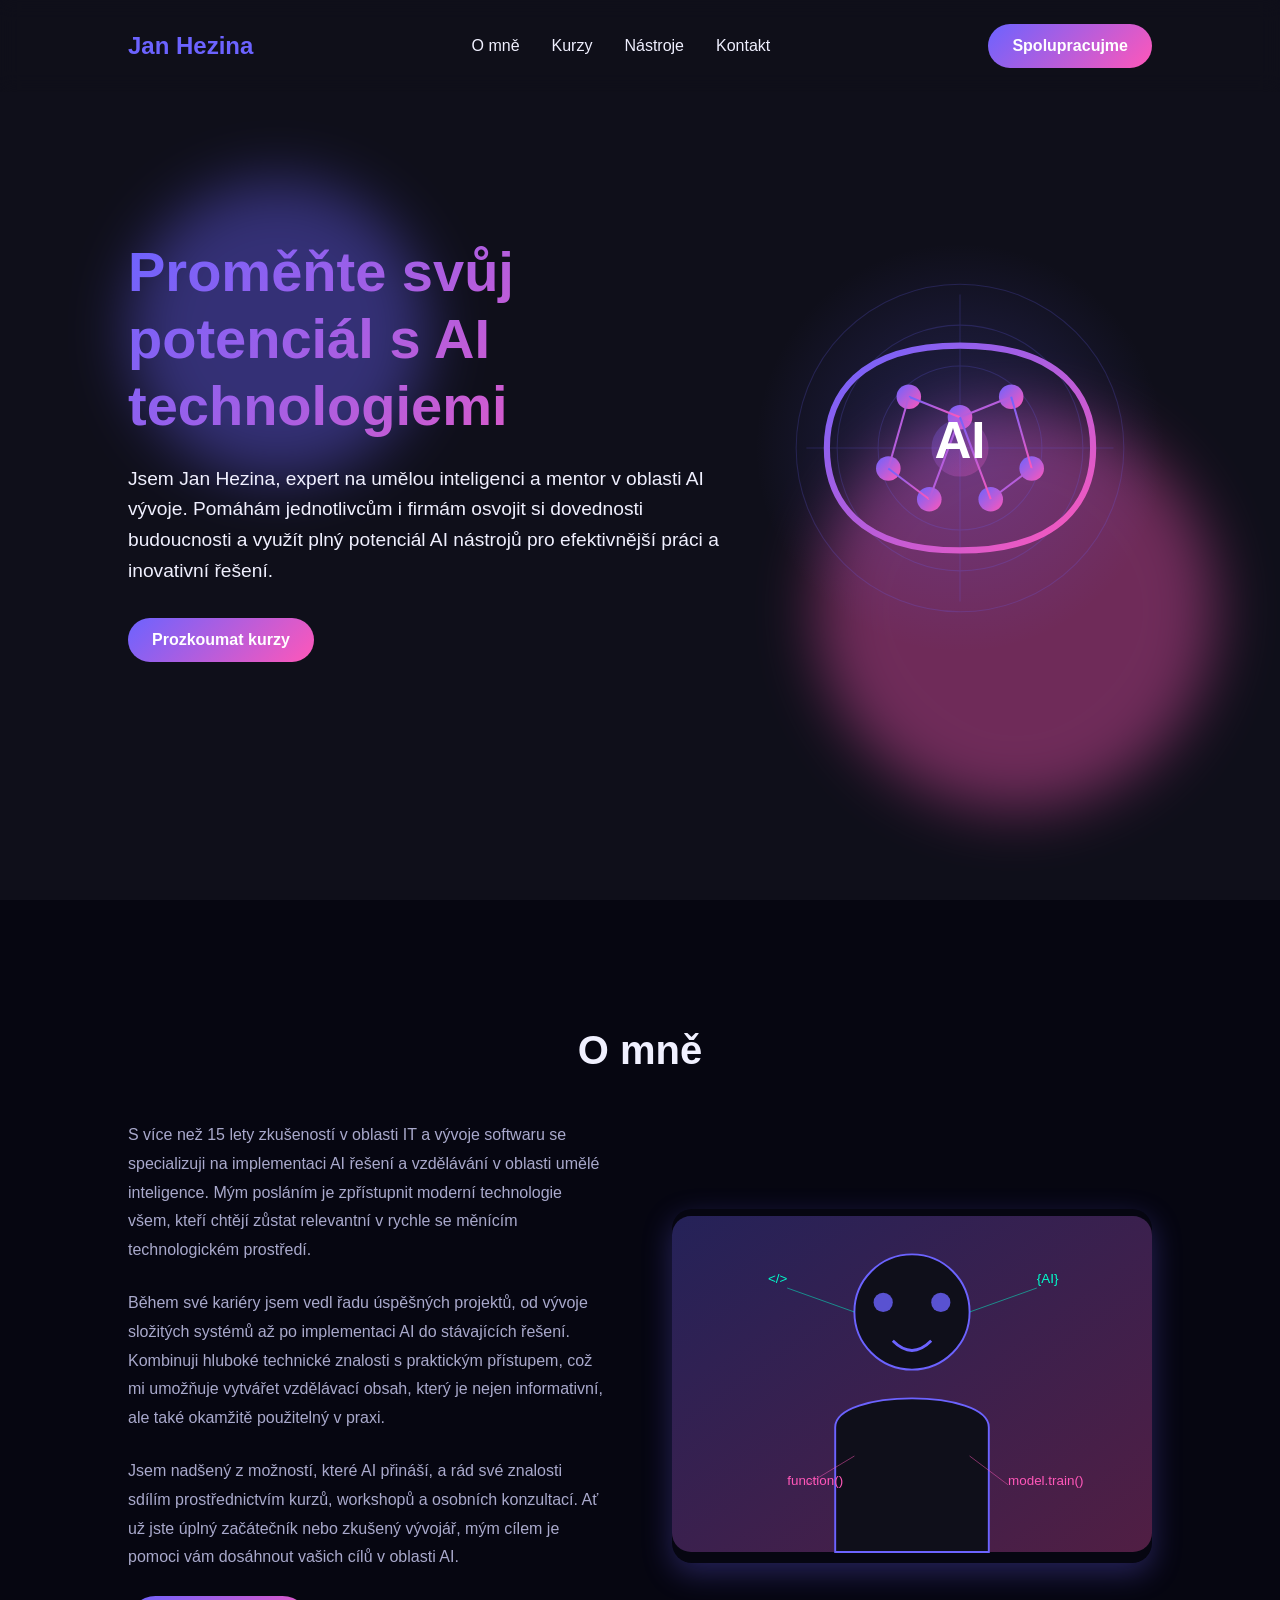
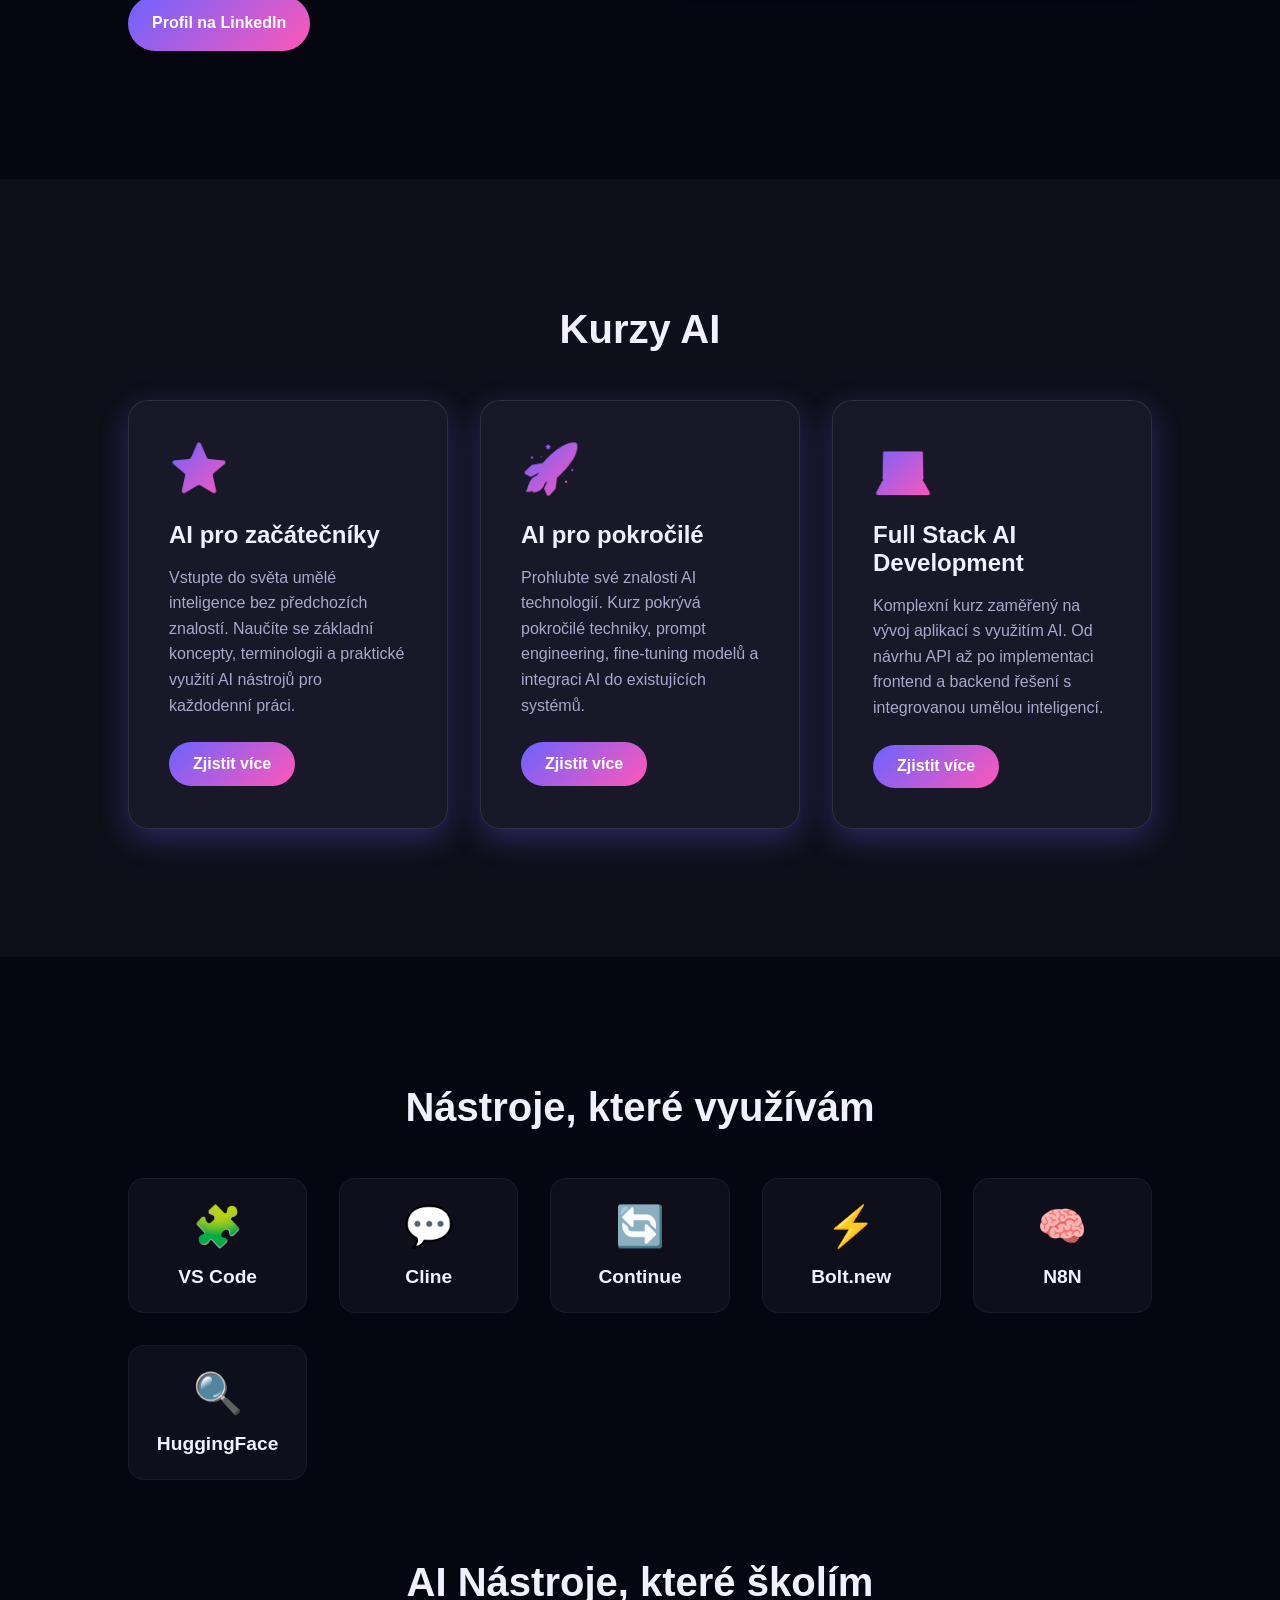
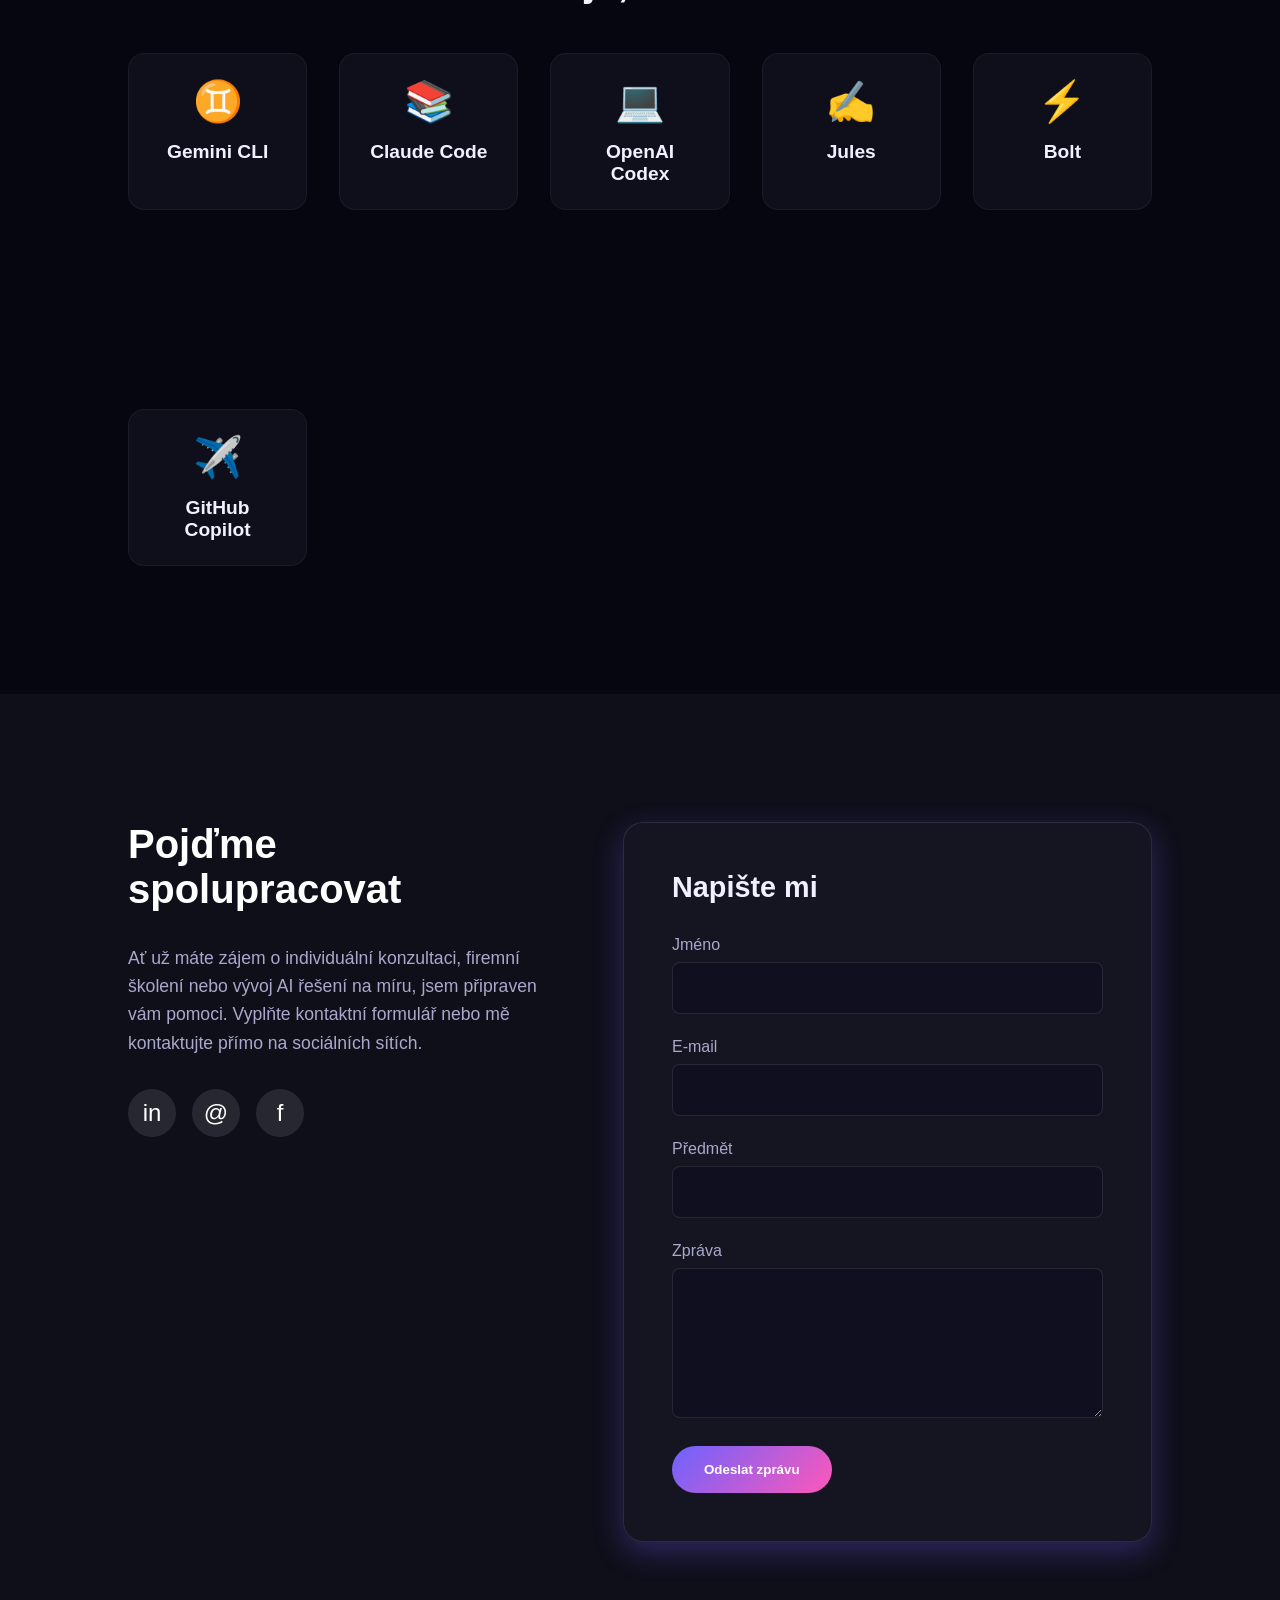
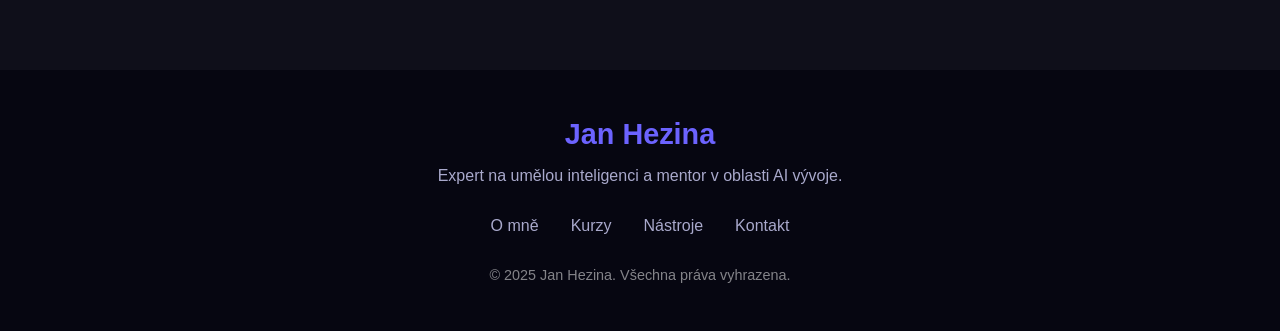
==== index.html @ 628874db "Add files via upload" ====
<!DOCTYPE html>
<html lang="cs">
<head>
    <meta charset="UTF-8">
    <meta name="viewport" content="width=device-width, initial-scale=1.0">
    <title>Jan Hezina | AI Expert & Mentor</title>
    <link rel="stylesheet" href="styles.css">
</head>
<body>
    <!-- Navigation -->
    <nav>
        <a href="#" class="logo">Jan Hezina</a>
        <div class="nav-links">
            <a href="#about">O mně</a>
            <a href="#services">Kurzy</a>
            <a href="#tools">Nástroje</a>
            <a href="#contact">Kontakt</a>
        </div>
        <a href="#contact" class="cta-button">Spolupracujme</a>
        <div class="menu-toggle">
            <span></span>
            <span></span>
            <span></span>
        </div>
    </nav>
    
    <!-- Mobile Navigation -->
    <div class="mobile-nav">
        <a href="#" class="mobile-link">Domů</a>
        <a href="#about" class="mobile-link">O mně</a>
        <a href="#services" class="mobile-link">Kurzy</a>
        <a href="#tools" class="mobile-link">Nástroje</a>
        <a href="#contact" class="mobile-link">Kontakt</a>
        <a href="#contact" class="cta-button">Spolupracujme</a>
    </div>

    <!-- Hero Section -->
    <section class="hero">
        <div class="hero-content fade-in">
            <h1>Proměňte svůj potenciál s AI technologiemi</h1>
            <p>Jsem Jan Hezina, expert na umělou inteligenci a mentor v oblasti AI vývoje. Pomáhám jednotlivcům i firmám osvojit si dovednosti budoucnosti a využít plný potenciál AI nástrojů pro efektivnější práci a inovativní řešení.</p>
            <a href="#services" class="cta-button">Prozkoumat kurzy</a>
        </div>

        <!-- AI Brain SVG -->
        <div class="ai-brain">
            <svg width="100%" height="100%" viewBox="0 0 500 500" xmlns="http://www.w3.org/2000/svg">
                <defs>
                    <linearGradient id="brainGradient" x1="0%" y1="0%" x2="100%" y2="100%">
                        <stop offset="0%" stop-color="#6C63FF" />
                        <stop offset="100%" stop-color="#FF57B9" />
                    </linearGradient>
                    <radialGradient id="glowGradient" cx="50%" cy="50%" r="50%" fx="50%" fy="50%">
                        <stop offset="0%" stop-color="#6C63FF" stop-opacity="0.8" />
                        <stop offset="100%" stop-color="#6C63FF" stop-opacity="0" />
                    </radialGradient>
                </defs>
                
                <!-- Glow effect -->
                <circle cx="250" cy="250" r="200" fill="url(#glowGradient)" opacity="0.3" />
                
                <!-- Circuit background -->
                <g opacity="0.2">
                    <path d="M100,250 L400,250" stroke="#6C63FF" stroke-width="1" />
                    <path d="M250,100 L250,400" stroke="#6C63FF" stroke-width="1" />
                    <circle cx="250" cy="250" r="120" fill="none" stroke="#6C63FF" stroke-width="1" />
                    <circle cx="250" cy="250" r="80" fill="none" stroke="#6C63FF" stroke-width="1" />
                    <circle cx="250" cy="250" r="160" fill="none" stroke="#6C63FF" stroke-width="1" />
                </g>
                
                <!-- Brain outline -->
                <path d="M250,150 C350,150 380,200 380,250 C380,300 350,350 250,350 C150,350 120,300 120,250 C120,200 150,150 250,150 Z" fill="none" stroke="url(#brainGradient)" stroke-width="6" />
                
                <!-- Brain nodes -->
                <circle cx="200" cy="200" r="12" fill="url(#brainGradient)" />
                <circle cx="300" cy="200" r="12" fill="url(#brainGradient)" />
                <circle cx="250" cy="220" r="12" fill="url(#brainGradient)" />
                <circle cx="180" cy="270" r="12" fill="url(#brainGradient)" />
                <circle cx="320" cy="270" r="12" fill="url(#brainGradient)" />
                <circle cx="220" cy="300" r="12" fill="url(#brainGradient)" />
                <circle cx="280" cy="300" r="12" fill="url(#brainGradient)" />
                
                <!-- Connections -->
                <line x1="200" y1="200" x2="250" y2="220" stroke="url(#brainGradient)" stroke-width="2" />
                <line x1="300" y1="200" x2="250" y2="220" stroke="url(#brainGradient)" stroke-width="2" />
                <line x1="200" y1="200" x2="180" y2="270" stroke="url(#brainGradient)" stroke-width="2" />
                <line x1="300" y1="200" x2="320" y2="270" stroke="url(#brainGradient)" stroke-width="2" />
                <line x1="180" y1="270" x2="220" y2="300" stroke="url(#brainGradient)" stroke-width="2" />
                <line x1="320" y1="270" x2="280" y2="300" stroke="url(#brainGradient)" stroke-width="2" />
                <line x1="250" y1="220" x2="220" y2="300" stroke="url(#brainGradient)" stroke-width="2" />
                <line x1="250" y1="220" x2="280" y2="300" stroke="url(#brainGradient)" stroke-width="2" />
                
                <!-- Pulsing node effect -->
                <circle cx="250" cy="250" r="20" fill="url(#brainGradient)" opacity="0.6">
                    <animate attributeName="r" values="20;30;20" dur="3s" repeatCount="indefinite" />
                    <animate attributeName="opacity" values="0.6;0.2;0.6" dur="3s" repeatCount="indefinite" />
                </circle>
                
                <!-- AI text -->
                <text x="250" y="260" font-family="Arial" font-size="50" font-weight="bold" text-anchor="middle" fill="white">AI</text>
            </svg>
        </div>
        
        <!-- Glow effects -->
        <div class="glow-circle primary-glow"></div>
        <div class="glow-circle secondary-glow"></div>
    </section>

    <!-- About Section -->
    <section class="about" id="about">
        <h2 class="section-title fade-in">O mně</h2>
        <div class="about-content">
            <div class="about-text fade-in">
                <p>S více než 15 lety zkušeností v oblasti IT a vývoje softwaru se specializuji na implementaci AI řešení a vzdělávání v oblasti umělé inteligence. Mým posláním je zpřístupnit moderní technologie všem, kteří chtějí zůstat relevantní v rychle se měnícím technologickém prostředí.</p>
                <p>Během své kariéry jsem vedl řadu úspěšných projektů, od vývoje složitých systémů až po implementaci AI do stávajících řešení. Kombinuji hluboké technické znalosti s praktickým přístupem, což mi umožňuje vytvářet vzdělávací obsah, který je nejen informativní, ale také okamžitě použitelný v praxi.</p>
                <p>Jsem nadšený z možností, které AI přináší, a rád své znalosti sdílím prostřednictvím kurzů, workshopů a osobních konzultací. Ať už jste úplný začátečník nebo zkušený vývojář, mým cílem je pomoci vám dosáhnout vašich cílů v oblasti AI.</p>
                <a href="https://www.linkedin.com/in/jan-hezina-a756662/" target="_blank" class="cta-button">Profil na LinkedIn</a>
            </div>
            <div class="about-image fade-in">
                <svg width="100%" height="350" viewBox="0 0 500 350" xmlns="http://www.w3.org/2000/svg">
                    <defs>
                        <linearGradient id="profileGradient" x1="0%" y1="0%" x2="100%" y2="100%">
                            <stop offset="0%" stop-color="#6C63FF" stop-opacity="0.3" />
                            <stop offset="100%" stop-color="#FF57B9" stop-opacity="0.3" />
                        </linearGradient>
                    </defs>
                    
                    <!-- Profile background -->
                    <rect x="0" y="0" width="500" height="350" rx="20" fill="url(#profileGradient)" />
                    
                    <!-- Abstract profile representation -->
                    <circle cx="250" cy="100" r="60" fill="#0F0F1A" stroke="#6C63FF" stroke-width="2" />
                    <path d="M170,220 C170,180 330,180 330,220 L330,350 L170,350 Z" fill="#0F0F1A" stroke="#6C63FF" stroke-width="2" />
                    
                    <!-- Decorative elements -->
                    <circle cx="220" cy="90" r="10" fill="#6C63FF" opacity="0.8" />
                    <circle cx="280" cy="90" r="10" fill="#6C63FF" opacity="0.8" />
                    <path d="M230,130 Q250,150 270,130" stroke="#6C63FF" stroke-width="3" fill="none" />
                    
                    <!-- Tech symbols around -->
                    <text x="100" y="70" font-family="monospace" font-size="14" fill="#00FFCC">&lt;/&gt;</text>
                    <text x="380" y="70" font-family="monospace" font-size="14" fill="#00FFCC">{AI}</text>
                    <text x="120" y="280" font-family="monospace" font-size="14" fill="#FF57B9">function()</text>
                    <text x="350" y="280" font-family="monospace" font-size="14" fill="#FF57B9">model.train()</text>
                    
                    <!-- Connecting lines -->
                    <line x1="120" y1="75" x2="190" y2="100" stroke="#00FFCC" stroke-width="1" opacity="0.5" />
                    <line x1="380" y1="75" x2="310" y2="100" stroke="#00FFCC" stroke-width="1" opacity="0.5" />
                    <line x1="140" y1="280" x2="190" y2="250" stroke="#FF57B9" stroke-width="1" opacity="0.5" />
                    <line x1="350" y1="280" x2="310" y2="250" stroke="#FF57B9" stroke-width="1" opacity="0.5" />
                </svg>
            </div>
        </div>
    </section>

    <!-- Services Section -->
    <section class="services" id="services">
        <h2 class="section-title fade-in">Kurzy AI</h2>
        <div class="cards">
            <div class="card fade-in">
                <div class="card-icon">⭐</div>
                <h3>AI pro začátečníky</h3>
                <p>Vstupte do světa umělé inteligence bez předchozích znalostí. Naučíte se základní koncepty, terminologii a praktické využití AI nástrojů pro každodenní práci.</p>
                <a href="#contact" class="cta-button">Zjistit více</a>
            </div>
            <div class="card fade-in">
                <div class="card-icon">🚀</div>
                <h3>AI pro pokročilé</h3>
                <p>Prohlubte své znalosti AI technologií. Kurz pokrývá pokročilé techniky, prompt engineering, fine-tuning modelů a integraci AI do existujících systémů.</p>
                <a href="#contact" class="cta-button">Zjistit více</a>
            </div>
            <div class="card fade-in">
                <div class="card-icon">💻</div>
                <h3>Full Stack AI Development</h3>
                <p>Komplexní kurz zaměřený na vývoj aplikací s využitím AI. Od návrhu API až po implementaci frontend a backend řešení s integrovanou umělou inteligencí.</p>
                <a href="#contact" class="cta-button">Zjistit více</a>
            </div>
        </div>
    </section>

    <!-- Tools Section -->
    <section class="tools" id="tools">
        <h2 class="section-title fade-in">Nástroje, které využívám</h2>
        <div class="tools-grid">
            <div class="tool-card fade-in">
                <div class="tool-icon">🧩</div>
                <h3>VS Code</h3>
            </div>
            <div class="tool-card fade-in">
                <div class="tool-icon">💬</div>
                <h3>Cline</h3>
            </div>
            <div class="tool-card fade-in">
                <div class="tool-icon">🔄</div>
                <h3>Continue</h3>
            </div>
            <div class="tool-card fade-in">
                <div class="tool-icon">⚡</div>
                <h3>Bolt.new</h3>
            </div>
            <div class="tool-card fade-in">
                <div class="tool-icon">🧠</div>
                <h3>N8N</h3>
            </div>
            <div class="tool-card fade-in">
                <div class="tool-icon">🔍</div>
                <h3>HuggingFace</h3>
            </div>
        </div>

        <h2 class="section-title fade-in" style="margin-top: 5rem;">AI Nástroje, které školím</h2>
        <div class="tools-grid">
            <a href="https://github.com/google-gemini/gemini-cli" target="_blank" class="tool-card fade-in">
                <div class="tool-icon">♊</div>
                <h3>Gemini CLI</h3>
            </a>
            <a href="https://github.com/anthropics/claude-code" target="_blank" class="tool-card fade-in">
                <div class="tool-icon">📚</div>
                <h3>Claude Code</h3>
            </a>
            <a href="https://github.com/openai/codex" target="_blank" class="tool-card fade-in">
                <div class="tool-icon">💻</div>
                <h3>OpenAI Codex</h3>
            </a>
            <a href="https://jules.google.com/" target="_blank" class="tool-card fade-in">
                <div class="tool-icon">✍️</div>
                <h3>Jules</h3>
            </a>
            <a href="https://bolt.new/" target="_blank" class="tool-card fade-in">
                <div class="tool-icon">⚡</div>
                <h3>Bolt</h3>
            </a>
            <a href="https://replit.com/" target="_blank" class="tool-card fade-in">
                <div class="tool-icon">🔄</div>
                <h3>Replit</h3>
            </a>
            <a href="https://code.visualstudio.com/" target="_blank" class="tool-card fade-in">
                <div class="tool-icon">🧩</div>
                <h3>VS Code</h3>
            </a>
            <a href="https://cline.bot/" target="_blank" class="tool-card fade-in">
                <div class="tool-icon">🤖</div>
                <h3>CLine</h3>
            </a>
            <a href="https://www.continue.dev/" target="_blank" class="tool-card fade-in">
                <div class="tool-icon">▶️</div>
                <h3>Continue.dev</h3>
            </a>
            <a href="https://mistral.ai/products/mistral-code" target="_blank" class="tool-card fade-in">
                <div class="tool-icon">🌬️</div>
                <h3>Mistral Code</h3>
            </a>
            <a href="https://github.com/features/copilot" target="_blank" class="tool-card fade-in">
                <div class="tool-icon">✈️</div>
                <h3>GitHub Copilot</h3>
            </a>
        </div>
    </section>

    <!-- Contact Section -->
    <section class="contact" id="contact">
        <div class="contact-content">
            <div class="contact-info fade-in">
                <h2>Pojďme spolupracovat</h2>
                <p>Ať už máte zájem o individuální konzultaci, firemní školení nebo vývoj AI řešení na míru, jsem připraven vám pomoci. Vyplňte kontaktní formulář nebo mě kontaktujte přímo na sociálních sítích.</p>
                <div class="social-links">
                    <a href="https://www.linkedin.com/in/jan-hezina-a756662/" target="_blank" class="social-link">in</a>
                    <a href="#" class="social-link">@</a>
                    <a href="#" class="social-link">f</a>
                </div>
            </div>
            <div class="contact-form fade-in">
                <h3>Napište mi</h3>
                <form id="contactForm" action="contact.php" method="POST">
                    <div class="form-group">
                        <label for="name">Jméno</label>
                        <input type="text" id="name" name="name" required>
                    </div>
                    <div class="form-group">
                        <label for="email">E-mail</label>
                        <input type="email" id="email" name="email" required>
                    </div>
                    <div class="form-group">
                        <label for="subject">Předmět</label>
                        <input type="text" id="subject" name="subject" required>
                    </div>
                    <div class="form-group">
                        <label for="message">Zpráva</label>
                        <textarea id="message" name="message" required></textarea>
                    </div>
                    <button type="submit" class="submit-btn">Odeslat zprávu</button>
                </form>
            </div>
        </div>
    </section>

    <!-- Footer -->
    <footer>
        <div class="footer-content">
            <div class="footer-logo">Jan Hezina</div>
            <p class="footer-text">Expert na umělou inteligenci a mentor v oblasti AI vývoje.</p>
            <div class="footer-links">
                <a href="#about">O mně</a>
                <a href="#services">Kurzy</a>
                <a href="#tools">Nástroje</a>
                <a href="#contact">Kontakt</a>
            </div>
            <p class="copyright">© 2025 Jan Hezina. Všechna práva vyhrazena.</p>
        </div>
    </footer>

    <script src="script.js"></script>
    <script src="chatbot-php.js"></script>
</body>
</html>
---- styles.css ----
:root {
    --primary: #6C63FF;
    --secondary: #FF57B9;
    --accent: #00FFCC;
    --light: #E6E6FF;
    --dark: #0F0F1A;
    --darker: #060611;
    --text: #F0F0FF;
    --text-muted: #A9A9CC;
    --gradient-bg: linear-gradient(135deg, var(--dark), var(--darker));
    --gradient-accent: linear-gradient(135deg, var(--primary), var(--secondary));
    --shadow: 0 10px 30px rgba(108, 99, 255, 0.3);
    --card-bg: rgba(30, 30, 50, 0.6);
}

* {
    margin: 0;
    padding: 0;
    box-sizing: border-box;
    font-family: 'Inter', -apple-system, BlinkMacSystemFont, sans-serif;
}

body {
    background-color: var(--dark);
    color: var(--text);
    overflow-x: hidden;
}

/* Navigation */
nav {
    position: fixed;
    top: 0;
    left: 0;
    width: 100%;
    padding: 1.5rem 10%;
    display: flex;
    justify-content: space-between;
    align-items: center;
    z-index: 1000;
    transition: all 0.3s ease;
    background-color: rgba(15, 15, 26, 0.8);
    backdrop-filter: blur(10px);
}

.logo {
    font-weight: 800;
    font-size: 1.5rem;
    color: var(--primary);
    text-decoration: none;
}

.nav-links {
    display: flex;
    gap: 2rem;
}

.nav-links a {
    text-decoration: none;
    color: var(--text);
    font-weight: 500;
    transition: color 0.3s ease;
}

.nav-links a:hover {
    color: var(--primary);
}

.cta-button {
    background: var(--gradient-accent);
    color: white;
    border: none;
    padding: 0.8rem 1.5rem;
    border-radius: 50px;
    font-weight: 600;
    cursor: pointer;
    transition: transform 0.3s ease, box-shadow 0.3s ease;
    text-decoration: none;
    display: inline-block;
}

.cta-button:hover {
    transform: translateY(-3px);
    box-shadow: var(--shadow);
}

/* Hero Section */
.hero {
    min-height: 100vh;
    display: flex;
    align-items: center;
    padding: 0 10%;
    position: relative;
    overflow: hidden;
    background: var(--dark);
}

.hero-content {
    max-width: 600px;
    z-index: 10;
}

.hero h1 {
    font-size: 3.5rem;
    font-weight: 800;
    margin-bottom: 1.5rem;
    line-height: 1.2;
    background: var(--gradient-accent);
    -webkit-background-clip: text;
    -webkit-text-fill-color: transparent;
    background-clip: text;
    color: transparent;
}

.hero p {
    font-size: 1.2rem;
    line-height: 1.6;
    margin-bottom: 2rem;
    color: var(--text);
}

.ai-brain {
    position: absolute;
    right: 5%;
    top: 50%;
    transform: translateY(-50%);
    width: 40%;
    z-index: 5;
}

.glow-circle {
    position: absolute;
    border-radius: 50%;
    filter: blur(30px);
    z-index: 1;
    opacity: 0.4;
}

.primary-glow {
    top: 20%;
    left: 10%;
    width: 300px;
    height: 300px;
    background: var(--primary);
}

.secondary-glow {
    bottom: 10%;
    right: 5%;
    width: 400px;
    height: 400px;
    background: var(--secondary);
}

/* About Section */
.about {
    padding: 8rem 10%;
    background-color: var(--darker);
    position: relative;
}

.section-title {
    font-size: 2.5rem;
    font-weight: 700;
    margin-bottom: 3rem;
    text-align: center;
    color: var(--text);
    position: relative;
    z-index: 10;
}

.about-content {
    display: flex;
    gap: 4rem;
    align-items: center;
    position: relative;
    z-index: 10;
}

.about-text {
    flex: 1;
    color: var(--text-muted);
    line-height: 1.8;
}

.about-text p {
    margin-bottom: 1.5rem;
}

.about-image {
    flex: 1;
    border-radius: 20px;
    overflow: hidden;
    box-shadow: var(--shadow);
}

/* Services Section */
.services {
    padding: 8rem 10%;
    background-color: var(--dark);
    position: relative;
}

.cards {
    display: grid;
    grid-template-columns: repeat(auto-fit, minmax(300px, 1fr));
    gap: 2rem;
    margin-top: 3rem;
    position: relative;
    z-index: 10;
}

.card {
    background: var(--card-bg);
    border-radius: 20px;
    padding: 2.5rem;
    box-shadow: var(--shadow);
    transition: transform 0.3s ease, box-shadow 0.3s ease;
    position: relative;
    overflow: hidden;
    z-index: 10;
    backdrop-filter: blur(10px);
    border: 1px solid rgba(255, 255, 255, 0.1);
}

.card:hover {
    transform: translateY(-10px);
    box-shadow: 0 20px 40px rgba(108, 99, 255, 0.3);
    border-color: rgba(108, 99, 255, 0.3);
}

.card-icon {
    font-size: 3rem;
    margin-bottom: 1.5rem;
    display: inline-block;
    background: var(--gradient-accent);
    -webkit-background-clip: text;
    -webkit-text-fill-color: transparent;
    background-clip: text;
    color: transparent;
}

.card h3 {
    font-size: 1.5rem;
    margin-bottom: 1rem;
    color: var(--text);
}

.card p {
    color: var(--text-muted);
    line-height: 1.6;
    margin-bottom: 1.5rem;
}

/* Tools Section */
.tools {
    padding: 8rem 10%;
    background-color: var(--darker);
    position: relative;
}

.tools-grid {
    display: grid;
    grid-template-columns: repeat(auto-fit, minmax(150px, 1fr));
    gap: 2rem;
    margin-top: 3rem;
    position: relative;
    z-index: 10;
}

.tool-card {
    background: rgba(25, 25, 40, 0.5);
    border-radius: 16px;
    padding: 1.5rem;
    text-align: center;
    transition: all 0.3s ease;
    border: 1px solid rgba(255, 255, 255, 0.05);
}

.tool-card:hover {
    transform: translateY(-5px);
    border-color: var(--primary);
    box-shadow: 0 5px 15px rgba(108, 99, 255, 0.2);
}

.tool-icon {
    font-size: 2.5rem;
    margin-bottom: 1rem;
    color: var(--primary);
}

.tool-card h3 {
    font-size: 1.2rem;
    color: var(--text);
}

.tools-grid a.tool-card {
    text-decoration: none;
}

/* Contact Section */
.contact {
    padding: 8rem 10%;
    background: var(--dark);
    color: white;
    position: relative;
    overflow: hidden;
}

.contact-content {
    display: flex;
    gap: 4rem;
    position: relative;
    z-index: 10;
}

.contact-info {
    flex: 1;
}

.contact-info h2 {
    font-size: 2.5rem;
    margin-bottom: 2rem;
    color: white;
}

.contact-info p {
    font-size: 1.1rem;
    line-height: 1.6;
    margin-bottom: 2rem;
    color: var(--text-muted);
}

.social-links {
    display: flex;
    gap: 1rem;
    margin-top: 2rem;
}

.social-link {
    width: 48px;
    height: 48px;
    border-radius: 50%;
    background: rgba(255, 255, 255, 0.1);
    display: flex;
    align-items: center;
    justify-content: center;
    color: white;
    font-size: 1.5rem;
    transition: all 0.3s ease;
    text-decoration: none;
}

.social-link:hover {
    background: white;
    color: var(--primary);
}

.contact-form {
    flex: 1;
    background: rgba(25, 25, 40, 0.6);
    padding: 3rem;
    border-radius: 20px;
    box-shadow: var(--shadow);
    backdrop-filter: blur(10px);
    border: 1px solid rgba(255, 255, 255, 0.1);
}

.contact-form h3 {
    font-size: 1.8rem;
    margin-bottom: 2rem;
    color: var(--text);
}

.form-group {
    margin-bottom: 1.5rem;
}

.form-group label {
    display: block;
    margin-bottom: 0.5rem;
    color: var(--text-muted);
}

.form-group input,
.form-group textarea {
    width: 100%;
    padding: 1rem;
    background: rgba(15, 15, 30, 0.7);
    border: 1px solid rgba(255, 255, 255, 0.1);
    border-radius: 8px;
    font-size: 1rem;
    transition: border 0.3s ease;
    color: var(--text);
}

.form-group input:focus,
.form-group textarea:focus {
    border-color: var(--primary);
    outline: none;
}

.form-group textarea {
    min-height: 150px;
    resize: vertical;
}

.submit-btn {
    background: var(--gradient-accent);
    color: white;
    border: none;
    padding: 1rem 2rem;
    border-radius: 50px;
    font-weight: 600;
    cursor: pointer;
    transition: transform 0.3s ease, box-shadow 0.3s ease;
    display: inline-block;
}

.submit-btn:hover {
    transform: translateY(-3px);
    box-shadow: var(--shadow);
}

/* Footer */
footer {
    padding: 3rem 10%;
    background-color: var(--darker);
    color: white;
    text-align: center;
    position: relative;
}

.footer-content {
    max-width: 600px;
    margin: 0 auto;
    position: relative;
    z-index: 10;
}

.footer-logo {
    font-size: 1.8rem;
    font-weight: 800;
    color: var(--primary);
    margin-bottom: 1rem;
}

.footer-text {
    color: var(--text-muted);
    margin-bottom: 2rem;
}

.footer-links {
    display: flex;
    justify-content: center;
    gap: 2rem;
    margin-bottom: 2rem;
}

.footer-links a {
    color: var(--text-muted);
    text-decoration: none;
    transition: color 0.3s ease;
}

.footer-links a:hover {
    color: white;
}

.copyright {
    font-size: 0.9rem;
    color: rgba(255, 255, 255, 0.5);
}

/* Animation classes */
.fade-in {
    opacity: 0;
    transform: translateY(20px);
    transition: opacity 0.6s ease, transform 0.6s ease;
}

.fade-in.visible {
    opacity: 1;
    transform: translateY(0);
}

/* Hamburger menu */
.menu-toggle {
    display: none;
    flex-direction: column;
    justify-content: space-between;
    width: 30px;
    height: 21px;
    cursor: pointer;
    z-index: 1001;
}

.menu-toggle span {
    display: block;
    height: 3px;
    width: 100%;
    background-color: var(--text);
    border-radius: 3px;
    transition: all 0.3s ease;
}

.menu-toggle.active span:first-child {
    transform: translateY(9px) rotate(45deg);
}

.menu-toggle.active span:nth-child(2) {
    opacity: 0;
}

.menu-toggle.active span:last-child {
    transform: translateY(-9px) rotate(-45deg);
}

.mobile-nav {
    position: fixed;
    top: 0;
    left: 0;
    width: 100%;
    height: 100%;
    background: var(--dark);
    display: flex;
    flex-direction: column;
    align-items: center;
    justify-content: center;
    z-index: 1000;
    transform: translateY(-100%);
    transition: transform 0.4s ease;
}

.mobile-nav.active {
    transform: translateY(0);
}

.mobile-nav a {
    color: var(--text);
    text-decoration: none;
    font-size: 1.5rem;
    margin: 1rem 0;
    transition: color 0.3s ease;
}

.mobile-nav a:hover {
    color: var(--primary);
}

/* Responsive */
@media (max-width: 1024px) {
    .hero h1 {
        font-size: 3rem;
    }

    .ai-brain {
        width: 40%;
    }

    .about-content {
        flex-direction: column;
    }

    .contact-content {
        flex-direction: column;
    }
}

@media (max-width: 768px) {
    nav {
        padding: 1.5rem 5%;
    }

    .nav-links {
        display: none;
    }

    .menu-toggle {
        display: flex;
    }

    .hero {
        padding: 0 5%;
        flex-direction: column;
        justify-content: center;
        text-align: center;
    }

    .hero-content {
        max-width: 100%;
        margin-top: 5rem;
    }

    .ai-brain {
        position: relative;
        width: 80%;
        margin-top: 3rem;
        transform: none;
        top: 0;
    }

    .about, .services, .tools, .contact {
        padding: 6rem 5%;
    }

    .cards {
        grid-template-columns: 1fr;
    }

    .tools-grid {
        grid-template-columns: repeat(2, 1fr);
    }
}

@media (max-width: 480px) {
    .hero h1 {
        font-size: 2.5rem;
    }
    
    .section-title {
        font-size: 2rem;
    }
    
    .tools-grid {
        grid-template-columns: 1fr;
    }
    
    .social-links {
        justify-content: center;
    }
}
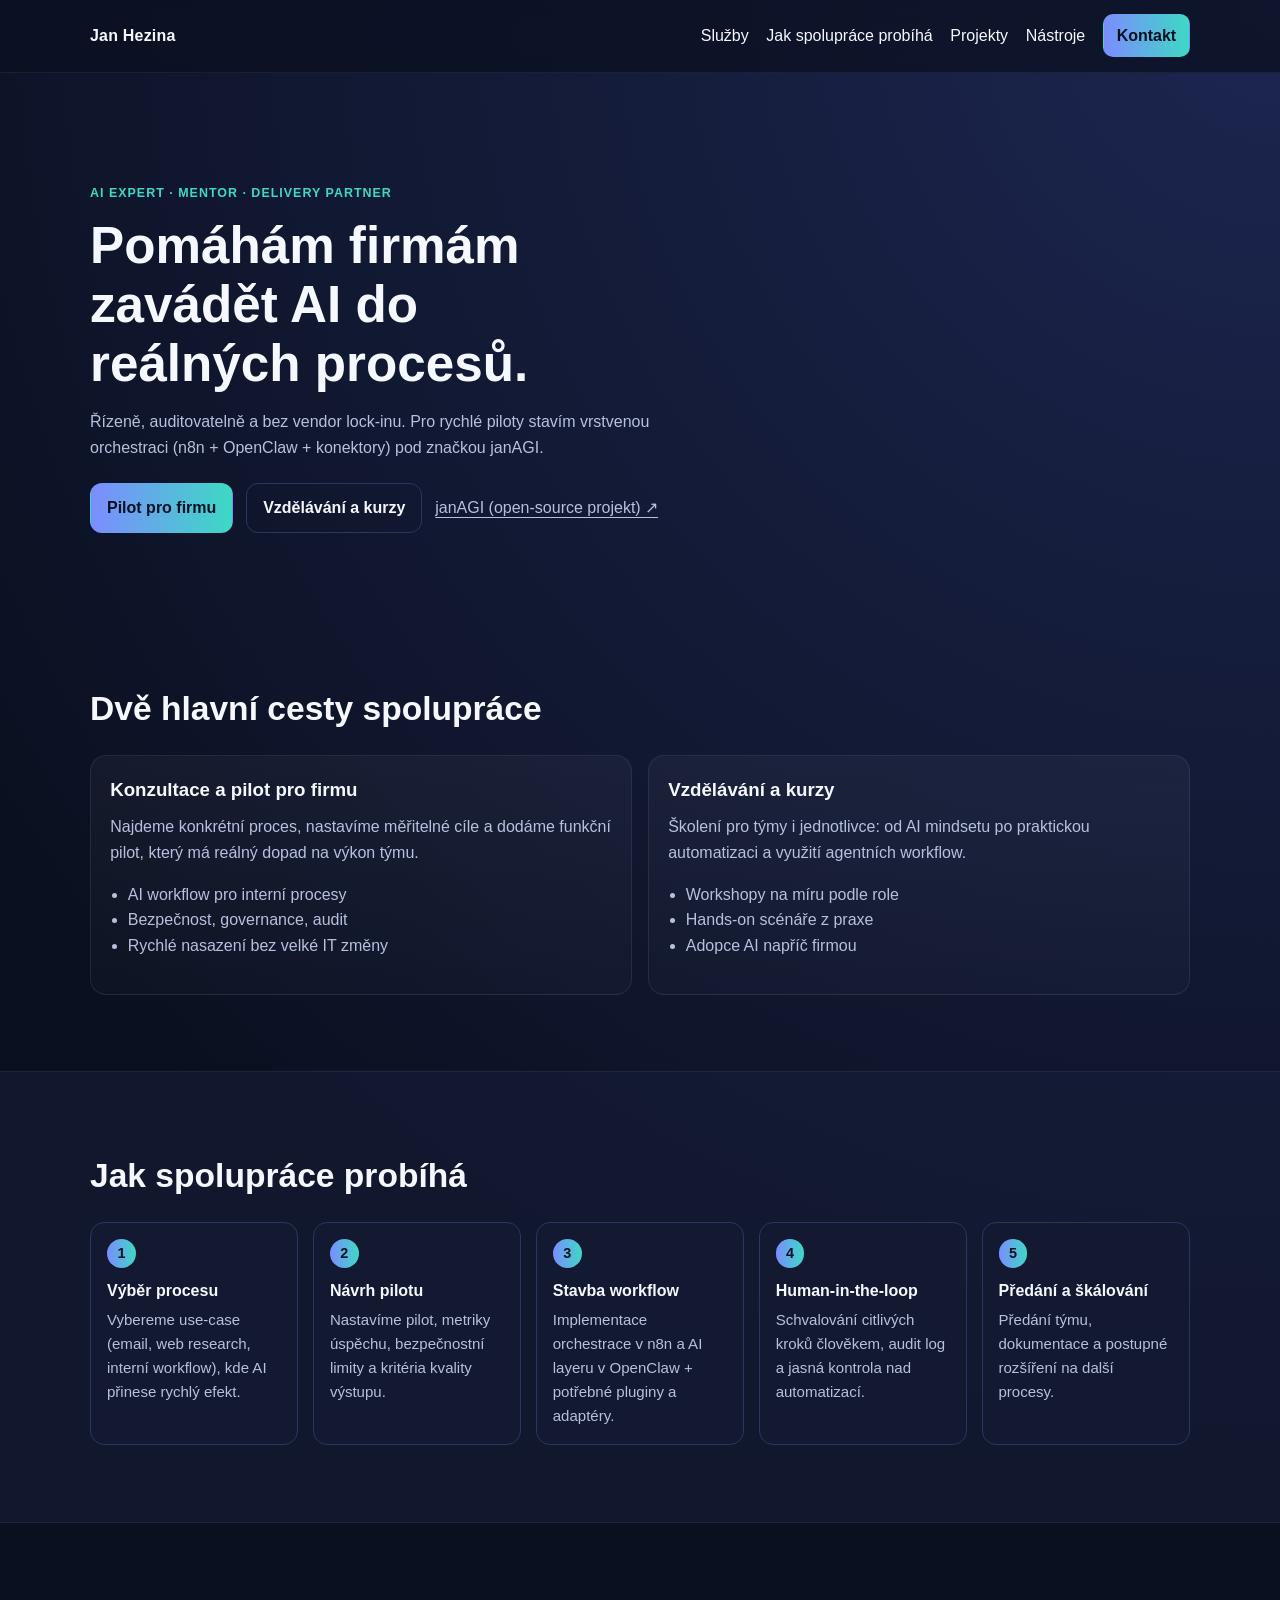
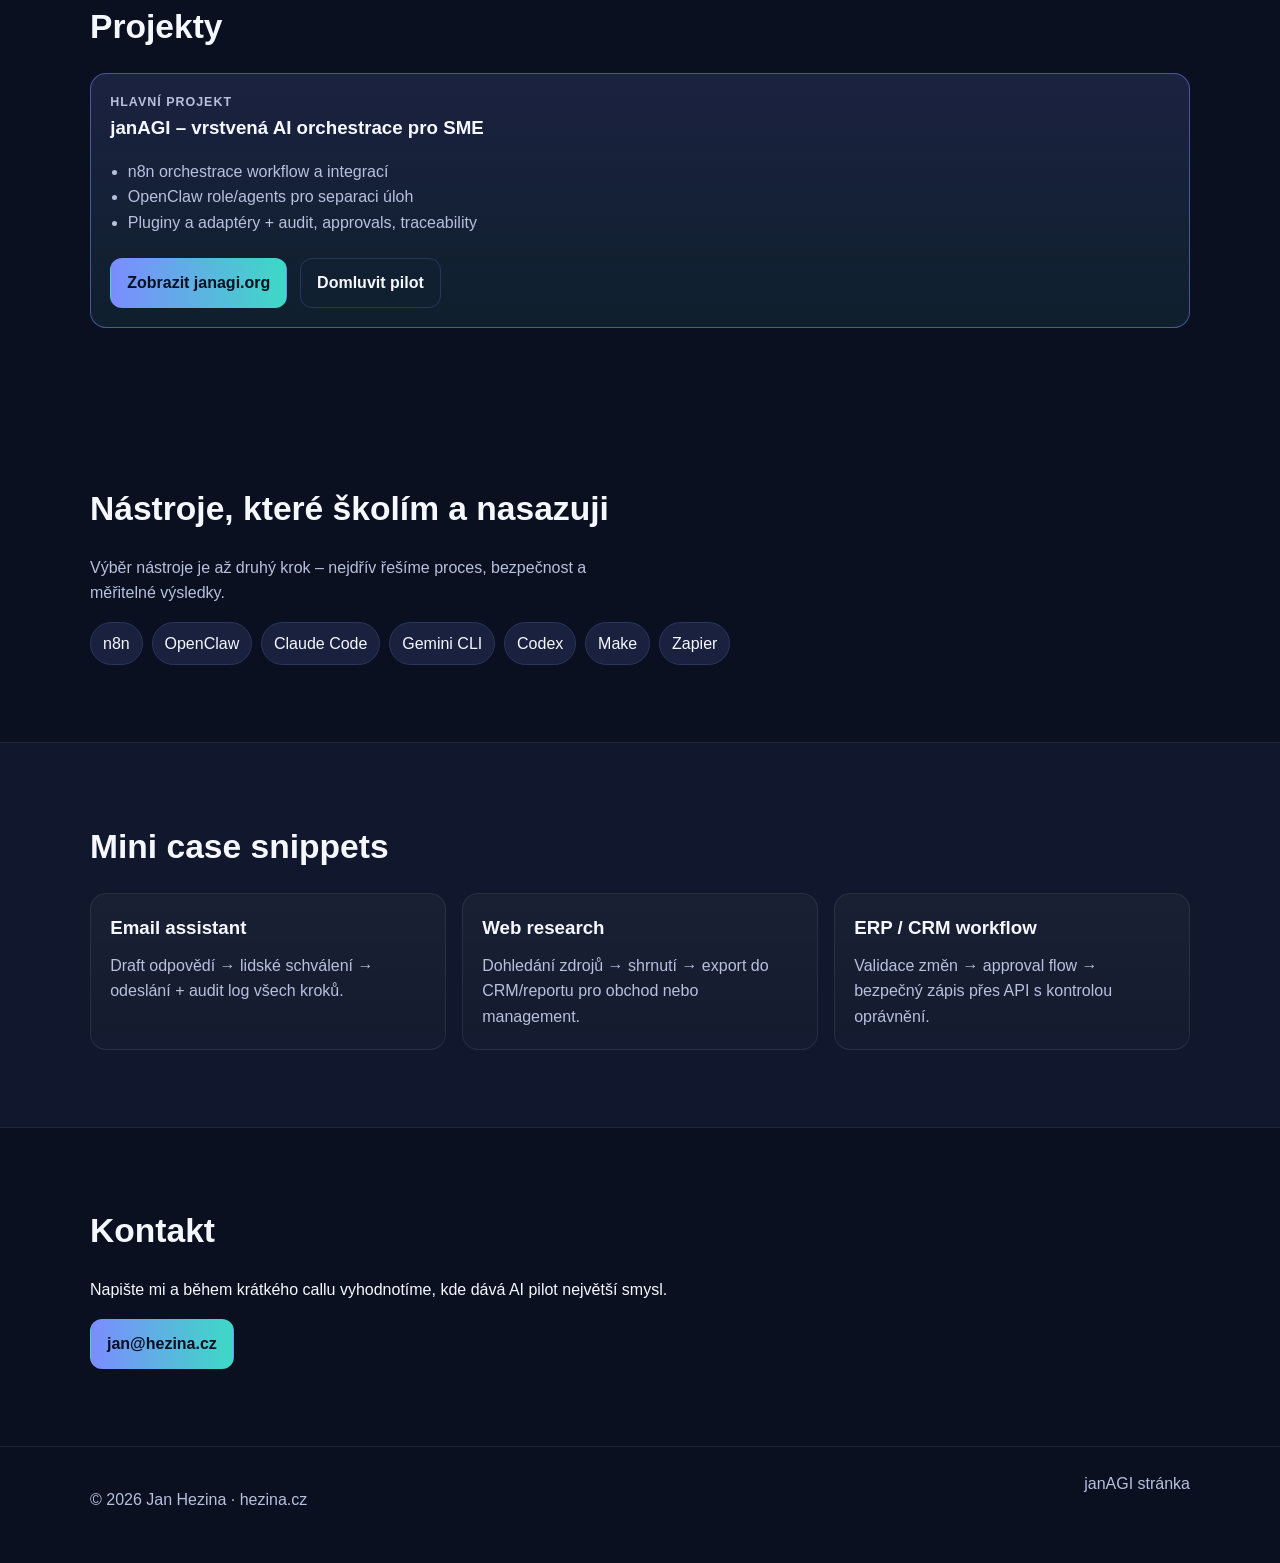
==== commit 7d8f2360: "Redesign site into clean static landing and janagi redirect" ====
--- a/index.html
+++ b/index.html
@@ -1,315 +1,126 @@
 <!DOCTYPE html>
 <html lang="cs">
 <head>
-    <meta charset="UTF-8">
-    <meta name="viewport" content="width=device-width, initial-scale=1.0">
-    <title>Jan Hezina | AI Expert & Mentor</title>
-    <link rel="stylesheet" href="styles.css">
+  <meta charset="UTF-8">
+  <meta name="viewport" content="width=device-width, initial-scale=1.0">
+  <meta name="description" content="Jan Hezina – AI konzultace, piloty pro firmy, kurzy a projekt janAGI.">
+  <title>Jan Hezina | AI konzultace, piloty a kurzy</title>
+  <link rel="stylesheet" href="styles.css">
 </head>
 <body>
-    <!-- Navigation -->
-    <nav>
-        <a href="#" class="logo">Jan Hezina</a>
-        <div class="nav-links">
-            <a href="#about">O mně</a>
-            <a href="#services">Kurzy</a>
-            <a href="#tools">Nástroje</a>
-            <a href="#contact">Kontakt</a>
-        </div>
-        <a href="#contact" class="cta-button">Spolupracujme</a>
-        <div class="menu-toggle">
-            <span></span>
-            <span></span>
-            <span></span>
-        </div>
+  <header class="site-header">
+    <nav class="nav container">
+      <a href="#" class="brand">Jan Hezina</a>
+      <button class="menu-toggle" aria-label="Otevřít menu" aria-expanded="false">☰</button>
+      <div class="nav-links" id="navLinks">
+        <a href="#sluzby">Služby</a>
+        <a href="#spoluprace">Jak spolupráce probíhá</a>
+        <a href="#projekty">Projekty</a>
+        <a href="#nastroje">Nástroje</a>
+        <a href="#kontakt" class="btn btn-small">Kontakt</a>
+      </div>
     </nav>
-    
-    <!-- Mobile Navigation -->
-    <div class="mobile-nav">
-        <a href="#" class="mobile-link">Domů</a>
-        <a href="#about" class="mobile-link">O mně</a>
-        <a href="#services" class="mobile-link">Kurzy</a>
-        <a href="#tools" class="mobile-link">Nástroje</a>
-        <a href="#contact" class="mobile-link">Kontakt</a>
-        <a href="#contact" class="cta-button">Spolupracujme</a>
-    </div>
+  </header>
 
-    <!-- Hero Section -->
-    <section class="hero">
-        <div class="hero-content fade-in">
-            <h1>Proměňte svůj potenciál s AI technologiemi</h1>
-            <p>Jsem Jan Hezina, expert na umělou inteligenci a mentor v oblasti AI vývoje. Pomáhám jednotlivcům i firmám osvojit si dovednosti budoucnosti a využít plný potenciál AI nástrojů pro efektivnější práci a inovativní řešení.</p>
-            <a href="#services" class="cta-button">Prozkoumat kurzy</a>
-        </div>
-
-        <!-- AI Brain SVG -->
-        <div class="ai-brain">
-            <svg width="100%" height="100%" viewBox="0 0 500 500" xmlns="http://www.w3.org/2000/svg">
-                <defs>
-                    <linearGradient id="brainGradient" x1="0%" y1="0%" x2="100%" y2="100%">
-                        <stop offset="0%" stop-color="#6C63FF" />
-                        <stop offset="100%" stop-color="#FF57B9" />
-                    </linearGradient>
-                    <radialGradient id="glowGradient" cx="50%" cy="50%" r="50%" fx="50%" fy="50%">
-                        <stop offset="0%" stop-color="#6C63FF" stop-opacity="0.8" />
-                        <stop offset="100%" stop-color="#6C63FF" stop-opacity="0" />
-                    </radialGradient>
-                </defs>
-                
-                <!-- Glow effect -->
-                <circle cx="250" cy="250" r="200" fill="url(#glowGradient)" opacity="0.3" />
-                
-                <!-- Circuit background -->
-                <g opacity="0.2">
-                    <path d="M100,250 L400,250" stroke="#6C63FF" stroke-width="1" />
-                    <path d="M250,100 L250,400" stroke="#6C63FF" stroke-width="1" />
-                    <circle cx="250" cy="250" r="120" fill="none" stroke="#6C63FF" stroke-width="1" />
-                    <circle cx="250" cy="250" r="80" fill="none" stroke="#6C63FF" stroke-width="1" />
-                    <circle cx="250" cy="250" r="160" fill="none" stroke="#6C63FF" stroke-width="1" />
-                </g>
-                
-                <!-- Brain outline -->
-                <path d="M250,150 C350,150 380,200 380,250 C380,300 350,350 250,350 C150,350 120,300 120,250 C120,200 150,150 250,150 Z" fill="none" stroke="url(#brainGradient)" stroke-width="6" />
-                
-                <!-- Brain nodes -->
-                <circle cx="200" cy="200" r="12" fill="url(#brainGradient)" />
-                <circle cx="300" cy="200" r="12" fill="url(#brainGradient)" />
-                <circle cx="250" cy="220" r="12" fill="url(#brainGradient)" />
-                <circle cx="180" cy="270" r="12" fill="url(#brainGradient)" />
-                <circle cx="320" cy="270" r="12" fill="url(#brainGradient)" />
-                <circle cx="220" cy="300" r="12" fill="url(#brainGradient)" />
-                <circle cx="280" cy="300" r="12" fill="url(#brainGradient)" />
-                
-                <!-- Connections -->
-                <line x1="200" y1="200" x2="250" y2="220" stroke="url(#brainGradient)" stroke-width="2" />
-                <line x1="300" y1="200" x2="250" y2="220" stroke="url(#brainGradient)" stroke-width="2" />
-                <line x1="200" y1="200" x2="180" y2="270" stroke="url(#brainGradient)" stroke-width="2" />
-                <line x1="300" y1="200" x2="320" y2="270" stroke="url(#brainGradient)" stroke-width="2" />
-                <line x1="180" y1="270" x2="220" y2="300" stroke="url(#brainGradient)" stroke-width="2" />
-                <line x1="320" y1="270" x2="280" y2="300" stroke="url(#brainGradient)" stroke-width="2" />
-                <line x1="250" y1="220" x2="220" y2="300" stroke="url(#brainGradient)" stroke-width="2" />
-                <line x1="250" y1="220" x2="280" y2="300" stroke="url(#brainGradient)" stroke-width="2" />
-                
-                <!-- Pulsing node effect -->
-                <circle cx="250" cy="250" r="20" fill="url(#brainGradient)" opacity="0.6">
-                    <animate attributeName="r" values="20;30;20" dur="3s" repeatCount="indefinite" />
-                    <animate attributeName="opacity" values="0.6;0.2;0.6" dur="3s" repeatCount="indefinite" />
-                </circle>
-                
-                <!-- AI text -->
-                <text x="250" y="260" font-family="Arial" font-size="50" font-weight="bold" text-anchor="middle" fill="white">AI</text>
-            </svg>
-        </div>
-        
-        <!-- Glow effects -->
-        <div class="glow-circle primary-glow"></div>
-        <div class="glow-circle secondary-glow"></div>
+  <main>
+    <section class="hero container" id="hero">
+      <p class="eyebrow">AI expert · mentor · delivery partner</p>
+      <h1>Pomáhám firmám zavádět AI do reálných procesů.</h1>
+      <p class="lead">Řízeně, auditovatelně a bez vendor lock-inu. Pro rychlé piloty stavím vrstvenou orchestraci (n8n + OpenClaw + konektory) pod značkou janAGI.</p>
+      <div class="hero-ctas">
+        <a class="btn" href="#kontakt">Pilot pro firmu</a>
+        <a class="btn btn-secondary" href="#sluzby">Vzdělávání a kurzy</a>
+        <a class="link-cta" href="https://janagi.org" target="_blank" rel="noopener">janAGI (open-source projekt) ↗</a>
+      </div>
     </section>
 
-    <!-- About Section -->
-    <section class="about" id="about">
-        <h2 class="section-title fade-in">O mně</h2>
-        <div class="about-content">
-            <div class="about-text fade-in">
-                <p>S více než 15 lety zkušeností v oblasti IT a vývoje softwaru se specializuji na implementaci AI řešení a vzdělávání v oblasti umělé inteligence. Mým posláním je zpřístupnit moderní technologie všem, kteří chtějí zůstat relevantní v rychle se měnícím technologickém prostředí.</p>
-                <p>Během své kariéry jsem vedl řadu úspěšných projektů, od vývoje složitých systémů až po implementaci AI do stávajících řešení. Kombinuji hluboké technické znalosti s praktickým přístupem, což mi umožňuje vytvářet vzdělávací obsah, který je nejen informativní, ale také okamžitě použitelný v praxi.</p>
-                <p>Jsem nadšený z možností, které AI přináší, a rád své znalosti sdílím prostřednictvím kurzů, workshopů a osobních konzultací. Ať už jste úplný začátečník nebo zkušený vývojář, mým cílem je pomoci vám dosáhnout vašich cílů v oblasti AI.</p>
-                <a href="https://www.linkedin.com/in/jan-hezina-a756662/" target="_blank" class="cta-button">Profil na LinkedIn</a>
-            </div>
-            <div class="about-image fade-in">
-                <svg width="100%" height="350" viewBox="0 0 500 350" xmlns="http://www.w3.org/2000/svg">
-                    <defs>
-                        <linearGradient id="profileGradient" x1="0%" y1="0%" x2="100%" y2="100%">
-                            <stop offset="0%" stop-color="#6C63FF" stop-opacity="0.3" />
-                            <stop offset="100%" stop-color="#FF57B9" stop-opacity="0.3" />
-                        </linearGradient>
-                    </defs>
-                    
-                    <!-- Profile background -->
-                    <rect x="0" y="0" width="500" height="350" rx="20" fill="url(#profileGradient)" />
-                    
-                    <!-- Abstract profile representation -->
-                    <circle cx="250" cy="100" r="60" fill="#0F0F1A" stroke="#6C63FF" stroke-width="2" />
-                    <path d="M170,220 C170,180 330,180 330,220 L330,350 L170,350 Z" fill="#0F0F1A" stroke="#6C63FF" stroke-width="2" />
-                    
-                    <!-- Decorative elements -->
-                    <circle cx="220" cy="90" r="10" fill="#6C63FF" opacity="0.8" />
-                    <circle cx="280" cy="90" r="10" fill="#6C63FF" opacity="0.8" />
-                    <path d="M230,130 Q250,150 270,130" stroke="#6C63FF" stroke-width="3" fill="none" />
-                    
-                    <!-- Tech symbols around -->
-                    <text x="100" y="70" font-family="monospace" font-size="14" fill="#00FFCC">&lt;/&gt;</text>
-                    <text x="380" y="70" font-family="monospace" font-size="14" fill="#00FFCC">{AI}</text>
-                    <text x="120" y="280" font-family="monospace" font-size="14" fill="#FF57B9">function()</text>
-                    <text x="350" y="280" font-family="monospace" font-size="14" fill="#FF57B9">model.train()</text>
-                    
-                    <!-- Connecting lines -->
-                    <line x1="120" y1="75" x2="190" y2="100" stroke="#00FFCC" stroke-width="1" opacity="0.5" />
-                    <line x1="380" y1="75" x2="310" y2="100" stroke="#00FFCC" stroke-width="1" opacity="0.5" />
-                    <line x1="140" y1="280" x2="190" y2="250" stroke="#FF57B9" stroke-width="1" opacity="0.5" />
-                    <line x1="350" y1="280" x2="310" y2="250" stroke="#FF57B9" stroke-width="1" opacity="0.5" />
-                </svg>
-            </div>
-        </div>
+    <section class="section container" id="sluzby">
+      <h2>Dvě hlavní cesty spolupráce</h2>
+      <div class="grid two">
+        <article class="card">
+          <h3>Konzultace a pilot pro firmu</h3>
+          <p>Najdeme konkrétní proces, nastavíme měřitelné cíle a dodáme funkční pilot, který má reálný dopad na výkon týmu.</p>
+          <ul>
+            <li>AI workflow pro interní procesy</li>
+            <li>Bezpečnost, governance, audit</li>
+            <li>Rychlé nasazení bez velké IT změny</li>
+          </ul>
+        </article>
+        <article class="card">
+          <h3>Vzdělávání a kurzy</h3>
+          <p>Školení pro týmy i jednotlivce: od AI mindsetu po praktickou automatizaci a využití agentních workflow.</p>
+          <ul>
+            <li>Workshopy na míru podle role</li>
+            <li>Hands-on scénáře z praxe</li>
+            <li>Adopce AI napříč firmou</li>
+          </ul>
+        </article>
+      </div>
     </section>
 
-    <!-- Services Section -->
-    <section class="services" id="services">
-        <h2 class="section-title fade-in">Kurzy AI</h2>
-        <div class="cards">
-            <div class="card fade-in">
-                <div class="card-icon">⭐</div>
-                <h3>AI pro začátečníky</h3>
-                <p>Vstupte do světa umělé inteligence bez předchozích znalostí. Naučíte se základní koncepty, terminologii a praktické využití AI nástrojů pro každodenní práci.</p>
-                <a href="#contact" class="cta-button">Zjistit více</a>
-            </div>
-            <div class="card fade-in">
-                <div class="card-icon">🚀</div>
-                <h3>AI pro pokročilé</h3>
-                <p>Prohlubte své znalosti AI technologií. Kurz pokrývá pokročilé techniky, prompt engineering, fine-tuning modelů a integraci AI do existujících systémů.</p>
-                <a href="#contact" class="cta-button">Zjistit více</a>
-            </div>
-            <div class="card fade-in">
-                <div class="card-icon">💻</div>
-                <h3>Full Stack AI Development</h3>
-                <p>Komplexní kurz zaměřený na vývoj aplikací s využitím AI. Od návrhu API až po implementaci frontend a backend řešení s integrovanou umělou inteligencí.</p>
-                <a href="#contact" class="cta-button">Zjistit více</a>
-            </div>
+    <section class="section section-muted" id="spoluprace">
+      <div class="container">
+        <h2>Jak spolupráce probíhá</h2>
+        <div class="steps">
+          <article><span>1</span><h3>Výběr procesu</h3><p>Vybereme use-case (email, web research, interní workflow), kde AI přinese rychlý efekt.</p></article>
+          <article><span>2</span><h3>Návrh pilotu</h3><p>Nastavíme pilot, metriky úspěchu, bezpečnostní limity a kritéria kvality výstupu.</p></article>
+          <article><span>3</span><h3>Stavba workflow</h3><p>Implementace orchestrace v n8n a AI layeru v OpenClaw + potřebné pluginy a adaptéry.</p></article>
+          <article><span>4</span><h3>Human-in-the-loop</h3><p>Schvalování citlivých kroků člověkem, audit log a jasná kontrola nad automatizací.</p></article>
+          <article><span>5</span><h3>Předání a škálování</h3><p>Předání týmu, dokumentace a postupné rozšíření na další procesy.</p></article>
         </div>
+      </div>
     </section>
 
-    <!-- Tools Section -->
-    <section class="tools" id="tools">
-        <h2 class="section-title fade-in">Nástroje, které využívám</h2>
-        <div class="tools-grid">
-            <div class="tool-card fade-in">
-                <div class="tool-icon">🧩</div>
-                <h3>VS Code</h3>
-            </div>
-            <div class="tool-card fade-in">
-                <div class="tool-icon">💬</div>
-                <h3>Cline</h3>
-            </div>
-            <div class="tool-card fade-in">
-                <div class="tool-icon">🔄</div>
-                <h3>Continue</h3>
-            </div>
-            <div class="tool-card fade-in">
-                <div class="tool-icon">⚡</div>
-                <h3>Bolt.new</h3>
-            </div>
-            <div class="tool-card fade-in">
-                <div class="tool-icon">🧠</div>
-                <h3>N8N</h3>
-            </div>
-            <div class="tool-card fade-in">
-                <div class="tool-icon">🔍</div>
-                <h3>HuggingFace</h3>
-            </div>
+    <section class="section container" id="projekty">
+      <h2>Projekty</h2>
+      <article class="card card-featured">
+        <p class="eyebrow">Hlavní projekt</p>
+        <h3>janAGI – vrstvená AI orchestrace pro SME</h3>
+        <ul>
+          <li>n8n orchestrace workflow a integrací</li>
+          <li>OpenClaw role/agents pro separaci úloh</li>
+          <li>Pluginy a adaptéry + audit, approvals, traceability</li>
+        </ul>
+        <div class="hero-ctas">
+          <a class="btn" href="https://janagi.org" target="_blank" rel="noopener">Zobrazit janagi.org</a>
+          <a class="btn btn-secondary" href="#kontakt">Domluvit pilot</a>
         </div>
-
-        <h2 class="section-title fade-in" style="margin-top: 5rem;">AI Nástroje, které školím</h2>
-        <div class="tools-grid">
-            <a href="https://github.com/google-gemini/gemini-cli" target="_blank" class="tool-card fade-in">
-                <div class="tool-icon">♊</div>
-                <h3>Gemini CLI</h3>
-            </a>
-            <a href="https://github.com/anthropics/claude-code" target="_blank" class="tool-card fade-in">
-                <div class="tool-icon">📚</div>
-                <h3>Claude Code</h3>
-            </a>
-            <a href="https://github.com/openai/codex" target="_blank" class="tool-card fade-in">
-                <div class="tool-icon">💻</div>
-                <h3>OpenAI Codex</h3>
-            </a>
-            <a href="https://jules.google.com/" target="_blank" class="tool-card fade-in">
-                <div class="tool-icon">✍️</div>
-                <h3>Jules</h3>
-            </a>
-            <a href="https://bolt.new/" target="_blank" class="tool-card fade-in">
-                <div class="tool-icon">⚡</div>
-                <h3>Bolt</h3>
-            </a>
-            <a href="https://replit.com/" target="_blank" class="tool-card fade-in">
-                <div class="tool-icon">🔄</div>
-                <h3>Replit</h3>
-            </a>
-            <a href="https://code.visualstudio.com/" target="_blank" class="tool-card fade-in">
-                <div class="tool-icon">🧩</div>
-                <h3>VS Code</h3>
-            </a>
-            <a href="https://cline.bot/" target="_blank" class="tool-card fade-in">
-                <div class="tool-icon">🤖</div>
-                <h3>CLine</h3>
-            </a>
-            <a href="https://www.continue.dev/" target="_blank" class="tool-card fade-in">
-                <div class="tool-icon">▶️</div>
-                <h3>Continue.dev</h3>
-            </a>
-            <a href="https://mistral.ai/products/mistral-code" target="_blank" class="tool-card fade-in">
-                <div class="tool-icon">🌬️</div>
-                <h3>Mistral Code</h3>
-            </a>
-            <a href="https://github.com/features/copilot" target="_blank" class="tool-card fade-in">
-                <div class="tool-icon">✈️</div>
-                <h3>GitHub Copilot</h3>
-            </a>
-        </div>
+      </article>
     </section>
 
-    <!-- Contact Section -->
-    <section class="contact" id="contact">
-        <div class="contact-content">
-            <div class="contact-info fade-in">
-                <h2>Pojďme spolupracovat</h2>
-                <p>Ať už máte zájem o individuální konzultaci, firemní školení nebo vývoj AI řešení na míru, jsem připraven vám pomoci. Vyplňte kontaktní formulář nebo mě kontaktujte přímo na sociálních sítích.</p>
-                <div class="social-links">
-                    <a href="https://www.linkedin.com/in/jan-hezina-a756662/" target="_blank" class="social-link">in</a>
-                    <a href="#" class="social-link">@</a>
-                    <a href="#" class="social-link">f</a>
-                </div>
-            </div>
-            <div class="contact-form fade-in">
-                <h3>Napište mi</h3>
-                <form id="contactForm" action="contact.php" method="POST">
-                    <div class="form-group">
-                        <label for="name">Jméno</label>
-                        <input type="text" id="name" name="name" required>
-                    </div>
-                    <div class="form-group">
-                        <label for="email">E-mail</label>
-                        <input type="email" id="email" name="email" required>
-                    </div>
-                    <div class="form-group">
-                        <label for="subject">Předmět</label>
-                        <input type="text" id="subject" name="subject" required>
-                    </div>
-                    <div class="form-group">
-                        <label for="message">Zpráva</label>
-                        <textarea id="message" name="message" required></textarea>
-                    </div>
-                    <button type="submit" class="submit-btn">Odeslat zprávu</button>
-                </form>
-            </div>
-        </div>
+    <section class="section container" id="nastroje">
+      <h2>Nástroje, které školím a nasazuji</h2>
+      <p class="lead small">Výběr nástroje je až druhý krok – nejdřív řešíme proces, bezpečnost a měřitelné výsledky.</p>
+      <div class="chips">
+        <span>n8n</span><span>OpenClaw</span><span>Claude Code</span><span>Gemini CLI</span><span>Codex</span><span>Make</span><span>Zapier</span>
+      </div>
     </section>
 
-    <!-- Footer -->
-    <footer>
-        <div class="footer-content">
-            <div class="footer-logo">Jan Hezina</div>
-            <p class="footer-text">Expert na umělou inteligenci a mentor v oblasti AI vývoje.</p>
-            <div class="footer-links">
-                <a href="#about">O mně</a>
-                <a href="#services">Kurzy</a>
-                <a href="#tools">Nástroje</a>
-                <a href="#contact">Kontakt</a>
-            </div>
-            <p class="copyright">© 2025 Jan Hezina. Všechna práva vyhrazena.</p>
+    <section class="section section-muted" id="cases">
+      <div class="container">
+        <h2>Mini case snippets</h2>
+        <div class="grid three">
+          <article class="card"><h3>Email assistant</h3><p>Draft odpovědí → lidské schválení → odeslání + audit log všech kroků.</p></article>
+          <article class="card"><h3>Web research</h3><p>Dohledání zdrojů → shrnutí → export do CRM/reportu pro obchod nebo management.</p></article>
+          <article class="card"><h3>ERP / CRM workflow</h3><p>Validace změn → approval flow → bezpečný zápis přes API s kontrolou oprávnění.</p></article>
         </div>
-    </footer>
+      </div>
+    </section>
 
-    <script src="script.js"></script>
-    <script src="chatbot-php.js"></script>
+    <section class="section container" id="kontakt">
+      <h2>Kontakt</h2>
+      <p>Napište mi a během krátkého callu vyhodnotíme, kde dává AI pilot největší smysl.</p>
+      <a class="btn" href="mailto:jan@hezina.cz">jan@hezina.cz</a>
+    </section>
+  </main>
+
+  <footer class="footer">
+    <div class="container">
+      <p>© <span id="year"></span> Jan Hezina · hezina.cz</p>
+      <a href="/janagi/">janAGI stránka</a>
+    </div>
+  </footer>
+
+  <script src="script.js"></script>
 </body>
-</html>+</html>
--- a/styles.css
+++ b/styles.css
@@ -1,631 +1,120 @@
 :root {
-    --primary: #6C63FF;
-    --secondary: #FF57B9;
-    --accent: #00FFCC;
-    --light: #E6E6FF;
-    --dark: #0F0F1A;
-    --darker: #060611;
-    --text: #F0F0FF;
-    --text-muted: #A9A9CC;
-    --gradient-bg: linear-gradient(135deg, var(--dark), var(--darker));
-    --gradient-accent: linear-gradient(135deg, var(--primary), var(--secondary));
-    --shadow: 0 10px 30px rgba(108, 99, 255, 0.3);
-    --card-bg: rgba(30, 30, 50, 0.6);
+  --bg: #0b1020;
+  --panel: #121931;
+  --panel-soft: #19213f;
+  --text: #f6f8ff;
+  --muted: #b7c0dd;
+  --primary: #7c8cff;
+  --primary-2: #3dd9c5;
+  --border: #2b3560;
 }
 
-* {
-    margin: 0;
-    padding: 0;
-    box-sizing: border-box;
-    font-family: 'Inter', -apple-system, BlinkMacSystemFont, sans-serif;
+* { box-sizing: border-box; }
+body {
+  margin: 0;
+  font-family: Inter, Segoe UI, Arial, sans-serif;
+  background: radial-gradient(circle at top right, #1c2650 0%, var(--bg) 45%);
+  color: var(--text);
+  line-height: 1.6;
 }
 
-body {
-    background-color: var(--dark);
-    color: var(--text);
-    overflow-x: hidden;
+a { color: inherit; text-decoration: none; }
+.container { width: min(1100px, 92%); margin: 0 auto; }
+
+.site-header {
+  position: sticky;
+  top: 0;
+  backdrop-filter: blur(12px);
+  background: rgba(11, 16, 32, 0.75);
+  border-bottom: 1px solid rgba(255, 255, 255, 0.06);
+  z-index: 20;
+}
+.nav { display: flex; align-items: center; justify-content: space-between; padding: 0.9rem 0; gap: 1rem; }
+.brand { font-weight: 700; letter-spacing: 0.2px; }
+.nav-links { display: flex; gap: 1.1rem; align-items: center; }
+.menu-toggle { display: none; background: none; border: 1px solid var(--border); color: var(--text); border-radius: 10px; padding: 0.35rem 0.6rem; }
+
+.section { padding: 4.8rem 0; }
+.section-muted { background: rgba(25, 33, 63, 0.4); border-top: 1px solid rgba(255,255,255,0.06); border-bottom: 1px solid rgba(255,255,255,0.06); }
+.hero { padding: 6.2rem 0 4.5rem; }
+.eyebrow { color: var(--primary-2); font-weight: 600; text-transform: uppercase; letter-spacing: .08em; font-size: .78rem; }
+h1 { font-size: clamp(2rem, 5vw, 3.2rem); line-height: 1.15; margin: 0.5rem 0 1rem; max-width: 16ch; }
+h2 { font-size: clamp(1.45rem, 3vw, 2.1rem); margin: 0 0 1.2rem; }
+.lead { color: var(--muted); max-width: 68ch; }
+.lead.small { max-width: 60ch; }
+
+.hero-ctas { display: flex; flex-wrap: wrap; gap: 0.8rem; margin-top: 1.4rem; align-items: center; }
+.btn {
+  display: inline-flex;
+  align-items: center;
+  justify-content: center;
+  border: 1px solid transparent;
+  border-radius: 12px;
+  padding: 0.7rem 1rem;
+  font-weight: 600;
+  background: linear-gradient(90deg, var(--primary), var(--primary-2));
+  color: #081022;
+}
+.btn-secondary {
+  background: transparent;
+  color: var(--text);
+  border-color: var(--border);
+}
+.btn-small { padding: 0.48rem 0.8rem; border-radius: 10px; }
+.link-cta { color: var(--muted); text-decoration: underline; text-underline-offset: 4px; }
+
+.grid { display: grid; gap: 1rem; }
+.grid.two { grid-template-columns: repeat(2, minmax(0, 1fr)); }
+.grid.three { grid-template-columns: repeat(3, minmax(0, 1fr)); }
+.card {
+  background: linear-gradient(180deg, rgba(255,255,255,0.04), rgba(255,255,255,0.02));
+  border: 1px solid rgba(255,255,255,0.08);
+  border-radius: 16px;
+  padding: 1.2rem;
+}
+.card h3 { margin: 0 0 0.6rem; }
+.card p { margin: 0; color: var(--muted); }
+ul { padding-left: 1.1rem; color: var(--muted); }
+.card-featured {
+  border-color: rgba(124, 140, 255, 0.5);
+  background: linear-gradient(180deg, rgba(124, 140, 255, 0.15), rgba(61, 217, 197, 0.08));
 }
 
-/* Navigation */
-nav {
-    position: fixed;
-    top: 0;
-    left: 0;
-    width: 100%;
-    padding: 1.5rem 10%;
-    display: flex;
-    justify-content: space-between;
-    align-items: center;
-    z-index: 1000;
-    transition: all 0.3s ease;
-    background-color: rgba(15, 15, 26, 0.8);
-    backdrop-filter: blur(10px);
+.steps { display: grid; gap: 0.9rem; grid-template-columns: repeat(5, minmax(0, 1fr)); }
+.steps article { background: var(--panel); border: 1px solid var(--border); border-radius: 14px; padding: 1rem; }
+.steps span {
+  width: 1.8rem; height: 1.8rem; border-radius: 99px; display: inline-grid; place-content: center;
+  font-size: 0.9rem; font-weight: 700; color: #081022; background: linear-gradient(90deg, var(--primary), var(--primary-2));
+}
+.steps h3 { font-size: 1rem; margin: 0.6rem 0 0.3rem; }
+.steps p { margin: 0; color: var(--muted); font-size: 0.94rem; }
+
+.chips { display: flex; flex-wrap: wrap; gap: .55rem; }
+.chips span { border: 1px solid var(--border); padding: .5rem .75rem; border-radius: 999px; background: var(--panel-soft); }
+
+.footer { border-top: 1px solid rgba(255,255,255,0.08); padding: 1.5rem 0 2.2rem; }
+.footer .container { display: flex; justify-content: space-between; gap: 1rem; flex-wrap: wrap; color: var(--muted); }
+
+@media (max-width: 980px) {
+  .grid.two, .grid.three { grid-template-columns: 1fr; }
+  .steps { grid-template-columns: 1fr 1fr; }
 }
 
-.logo {
-    font-weight: 800;
-    font-size: 1.5rem;
-    color: var(--primary);
-    text-decoration: none;
+@media (max-width: 760px) {
+  .menu-toggle { display: block; }
+  .nav-links {
+    display: none;
+    position: absolute;
+    right: 4%;
+    top: 62px;
+    width: min(320px, 92%);
+    flex-direction: column;
+    align-items: flex-start;
+    background: var(--panel);
+    border: 1px solid var(--border);
+    border-radius: 12px;
+    padding: 0.9rem;
+  }
+  .nav-links.open { display: flex; }
+  .steps { grid-template-columns: 1fr; }
 }
-
-.nav-links {
-    display: flex;
-    gap: 2rem;
-}
-
-.nav-links a {
-    text-decoration: none;
-    color: var(--text);
-    font-weight: 500;
-    transition: color 0.3s ease;
-}
-
-.nav-links a:hover {
-    color: var(--primary);
-}
-
-.cta-button {
-    background: var(--gradient-accent);
-    color: white;
-    border: none;
-    padding: 0.8rem 1.5rem;
-    border-radius: 50px;
-    font-weight: 600;
-    cursor: pointer;
-    transition: transform 0.3s ease, box-shadow 0.3s ease;
-    text-decoration: none;
-    display: inline-block;
-}
-
-.cta-button:hover {
-    transform: translateY(-3px);
-    box-shadow: var(--shadow);
-}
-
-/* Hero Section */
-.hero {
-    min-height: 100vh;
-    display: flex;
-    align-items: center;
-    padding: 0 10%;
-    position: relative;
-    overflow: hidden;
-    background: var(--dark);
-}
-
-.hero-content {
-    max-width: 600px;
-    z-index: 10;
-}
-
-.hero h1 {
-    font-size: 3.5rem;
-    font-weight: 800;
-    margin-bottom: 1.5rem;
-    line-height: 1.2;
-    background: var(--gradient-accent);
-    -webkit-background-clip: text;
-    -webkit-text-fill-color: transparent;
-    background-clip: text;
-    color: transparent;
-}
-
-.hero p {
-    font-size: 1.2rem;
-    line-height: 1.6;
-    margin-bottom: 2rem;
-    color: var(--text);
-}
-
-.ai-brain {
-    position: absolute;
-    right: 5%;
-    top: 50%;
-    transform: translateY(-50%);
-    width: 40%;
-    z-index: 5;
-}
-
-.glow-circle {
-    position: absolute;
-    border-radius: 50%;
-    filter: blur(30px);
-    z-index: 1;
-    opacity: 0.4;
-}
-
-.primary-glow {
-    top: 20%;
-    left: 10%;
-    width: 300px;
-    height: 300px;
-    background: var(--primary);
-}
-
-.secondary-glow {
-    bottom: 10%;
-    right: 5%;
-    width: 400px;
-    height: 400px;
-    background: var(--secondary);
-}
-
-/* About Section */
-.about {
-    padding: 8rem 10%;
-    background-color: var(--darker);
-    position: relative;
-}
-
-.section-title {
-    font-size: 2.5rem;
-    font-weight: 700;
-    margin-bottom: 3rem;
-    text-align: center;
-    color: var(--text);
-    position: relative;
-    z-index: 10;
-}
-
-.about-content {
-    display: flex;
-    gap: 4rem;
-    align-items: center;
-    position: relative;
-    z-index: 10;
-}
-
-.about-text {
-    flex: 1;
-    color: var(--text-muted);
-    line-height: 1.8;
-}
-
-.about-text p {
-    margin-bottom: 1.5rem;
-}
-
-.about-image {
-    flex: 1;
-    border-radius: 20px;
-    overflow: hidden;
-    box-shadow: var(--shadow);
-}
-
-/* Services Section */
-.services {
-    padding: 8rem 10%;
-    background-color: var(--dark);
-    position: relative;
-}
-
-.cards {
-    display: grid;
-    grid-template-columns: repeat(auto-fit, minmax(300px, 1fr));
-    gap: 2rem;
-    margin-top: 3rem;
-    position: relative;
-    z-index: 10;
-}
-
-.card {
-    background: var(--card-bg);
-    border-radius: 20px;
-    padding: 2.5rem;
-    box-shadow: var(--shadow);
-    transition: transform 0.3s ease, box-shadow 0.3s ease;
-    position: relative;
-    overflow: hidden;
-    z-index: 10;
-    backdrop-filter: blur(10px);
-    border: 1px solid rgba(255, 255, 255, 0.1);
-}
-
-.card:hover {
-    transform: translateY(-10px);
-    box-shadow: 0 20px 40px rgba(108, 99, 255, 0.3);
-    border-color: rgba(108, 99, 255, 0.3);
-}
-
-.card-icon {
-    font-size: 3rem;
-    margin-bottom: 1.5rem;
-    display: inline-block;
-    background: var(--gradient-accent);
-    -webkit-background-clip: text;
-    -webkit-text-fill-color: transparent;
-    background-clip: text;
-    color: transparent;
-}
-
-.card h3 {
-    font-size: 1.5rem;
-    margin-bottom: 1rem;
-    color: var(--text);
-}
-
-.card p {
-    color: var(--text-muted);
-    line-height: 1.6;
-    margin-bottom: 1.5rem;
-}
-
-/* Tools Section */
-.tools {
-    padding: 8rem 10%;
-    background-color: var(--darker);
-    position: relative;
-}
-
-.tools-grid {
-    display: grid;
-    grid-template-columns: repeat(auto-fit, minmax(150px, 1fr));
-    gap: 2rem;
-    margin-top: 3rem;
-    position: relative;
-    z-index: 10;
-}
-
-.tool-card {
-    background: rgba(25, 25, 40, 0.5);
-    border-radius: 16px;
-    padding: 1.5rem;
-    text-align: center;
-    transition: all 0.3s ease;
-    border: 1px solid rgba(255, 255, 255, 0.05);
-}
-
-.tool-card:hover {
-    transform: translateY(-5px);
-    border-color: var(--primary);
-    box-shadow: 0 5px 15px rgba(108, 99, 255, 0.2);
-}
-
-.tool-icon {
-    font-size: 2.5rem;
-    margin-bottom: 1rem;
-    color: var(--primary);
-}
-
-.tool-card h3 {
-    font-size: 1.2rem;
-    color: var(--text);
-}
-
-.tools-grid a.tool-card {
-    text-decoration: none;
-}
-
-/* Contact Section */
-.contact {
-    padding: 8rem 10%;
-    background: var(--dark);
-    color: white;
-    position: relative;
-    overflow: hidden;
-}
-
-.contact-content {
-    display: flex;
-    gap: 4rem;
-    position: relative;
-    z-index: 10;
-}
-
-.contact-info {
-    flex: 1;
-}
-
-.contact-info h2 {
-    font-size: 2.5rem;
-    margin-bottom: 2rem;
-    color: white;
-}
-
-.contact-info p {
-    font-size: 1.1rem;
-    line-height: 1.6;
-    margin-bottom: 2rem;
-    color: var(--text-muted);
-}
-
-.social-links {
-    display: flex;
-    gap: 1rem;
-    margin-top: 2rem;
-}
-
-.social-link {
-    width: 48px;
-    height: 48px;
-    border-radius: 50%;
-    background: rgba(255, 255, 255, 0.1);
-    display: flex;
-    align-items: center;
-    justify-content: center;
-    color: white;
-    font-size: 1.5rem;
-    transition: all 0.3s ease;
-    text-decoration: none;
-}
-
-.social-link:hover {
-    background: white;
-    color: var(--primary);
-}
-
-.contact-form {
-    flex: 1;
-    background: rgba(25, 25, 40, 0.6);
-    padding: 3rem;
-    border-radius: 20px;
-    box-shadow: var(--shadow);
-    backdrop-filter: blur(10px);
-    border: 1px solid rgba(255, 255, 255, 0.1);
-}
-
-.contact-form h3 {
-    font-size: 1.8rem;
-    margin-bottom: 2rem;
-    color: var(--text);
-}
-
-.form-group {
-    margin-bottom: 1.5rem;
-}
-
-.form-group label {
-    display: block;
-    margin-bottom: 0.5rem;
-    color: var(--text-muted);
-}
-
-.form-group input,
-.form-group textarea {
-    width: 100%;
-    padding: 1rem;
-    background: rgba(15, 15, 30, 0.7);
-    border: 1px solid rgba(255, 255, 255, 0.1);
-    border-radius: 8px;
-    font-size: 1rem;
-    transition: border 0.3s ease;
-    color: var(--text);
-}
-
-.form-group input:focus,
-.form-group textarea:focus {
-    border-color: var(--primary);
-    outline: none;
-}
-
-.form-group textarea {
-    min-height: 150px;
-    resize: vertical;
-}
-
-.submit-btn {
-    background: var(--gradient-accent);
-    color: white;
-    border: none;
-    padding: 1rem 2rem;
-    border-radius: 50px;
-    font-weight: 600;
-    cursor: pointer;
-    transition: transform 0.3s ease, box-shadow 0.3s ease;
-    display: inline-block;
-}
-
-.submit-btn:hover {
-    transform: translateY(-3px);
-    box-shadow: var(--shadow);
-}
-
-/* Footer */
-footer {
-    padding: 3rem 10%;
-    background-color: var(--darker);
-    color: white;
-    text-align: center;
-    position: relative;
-}
-
-.footer-content {
-    max-width: 600px;
-    margin: 0 auto;
-    position: relative;
-    z-index: 10;
-}
-
-.footer-logo {
-    font-size: 1.8rem;
-    font-weight: 800;
-    color: var(--primary);
-    margin-bottom: 1rem;
-}
-
-.footer-text {
-    color: var(--text-muted);
-    margin-bottom: 2rem;
-}
-
-.footer-links {
-    display: flex;
-    justify-content: center;
-    gap: 2rem;
-    margin-bottom: 2rem;
-}
-
-.footer-links a {
-    color: var(--text-muted);
-    text-decoration: none;
-    transition: color 0.3s ease;
-}
-
-.footer-links a:hover {
-    color: white;
-}
-
-.copyright {
-    font-size: 0.9rem;
-    color: rgba(255, 255, 255, 0.5);
-}
-
-/* Animation classes */
-.fade-in {
-    opacity: 0;
-    transform: translateY(20px);
-    transition: opacity 0.6s ease, transform 0.6s ease;
-}
-
-.fade-in.visible {
-    opacity: 1;
-    transform: translateY(0);
-}
-
-/* Hamburger menu */
-.menu-toggle {
-    display: none;
-    flex-direction: column;
-    justify-content: space-between;
-    width: 30px;
-    height: 21px;
-    cursor: pointer;
-    z-index: 1001;
-}
-
-.menu-toggle span {
-    display: block;
-    height: 3px;
-    width: 100%;
-    background-color: var(--text);
-    border-radius: 3px;
-    transition: all 0.3s ease;
-}
-
-.menu-toggle.active span:first-child {
-    transform: translateY(9px) rotate(45deg);
-}
-
-.menu-toggle.active span:nth-child(2) {
-    opacity: 0;
-}
-
-.menu-toggle.active span:last-child {
-    transform: translateY(-9px) rotate(-45deg);
-}
-
-.mobile-nav {
-    position: fixed;
-    top: 0;
-    left: 0;
-    width: 100%;
-    height: 100%;
-    background: var(--dark);
-    display: flex;
-    flex-direction: column;
-    align-items: center;
-    justify-content: center;
-    z-index: 1000;
-    transform: translateY(-100%);
-    transition: transform 0.4s ease;
-}
-
-.mobile-nav.active {
-    transform: translateY(0);
-}
-
-.mobile-nav a {
-    color: var(--text);
-    text-decoration: none;
-    font-size: 1.5rem;
-    margin: 1rem 0;
-    transition: color 0.3s ease;
-}
-
-.mobile-nav a:hover {
-    color: var(--primary);
-}
-
-/* Responsive */
-@media (max-width: 1024px) {
-    .hero h1 {
-        font-size: 3rem;
-    }
-
-    .ai-brain {
-        width: 40%;
-    }
-
-    .about-content {
-        flex-direction: column;
-    }
-
-    .contact-content {
-        flex-direction: column;
-    }
-}
-
-@media (max-width: 768px) {
-    nav {
-        padding: 1.5rem 5%;
-    }
-
-    .nav-links {
-        display: none;
-    }
-
-    .menu-toggle {
-        display: flex;
-    }
-
-    .hero {
-        padding: 0 5%;
-        flex-direction: column;
-        justify-content: center;
-        text-align: center;
-    }
-
-    .hero-content {
-        max-width: 100%;
-        margin-top: 5rem;
-    }
-
-    .ai-brain {
-        position: relative;
-        width: 80%;
-        margin-top: 3rem;
-        transform: none;
-        top: 0;
-    }
-
-    .about, .services, .tools, .contact {
-        padding: 6rem 5%;
-    }
-
-    .cards {
-        grid-template-columns: 1fr;
-    }
-
-    .tools-grid {
-        grid-template-columns: repeat(2, 1fr);
-    }
-}
-
-@media (max-width: 480px) {
-    .hero h1 {
-        font-size: 2.5rem;
-    }
-    
-    .section-title {
-        font-size: 2rem;
-    }
-    
-    .tools-grid {
-        grid-template-columns: 1fr;
-    }
-    
-    .social-links {
-        justify-content: center;
-    }
-}
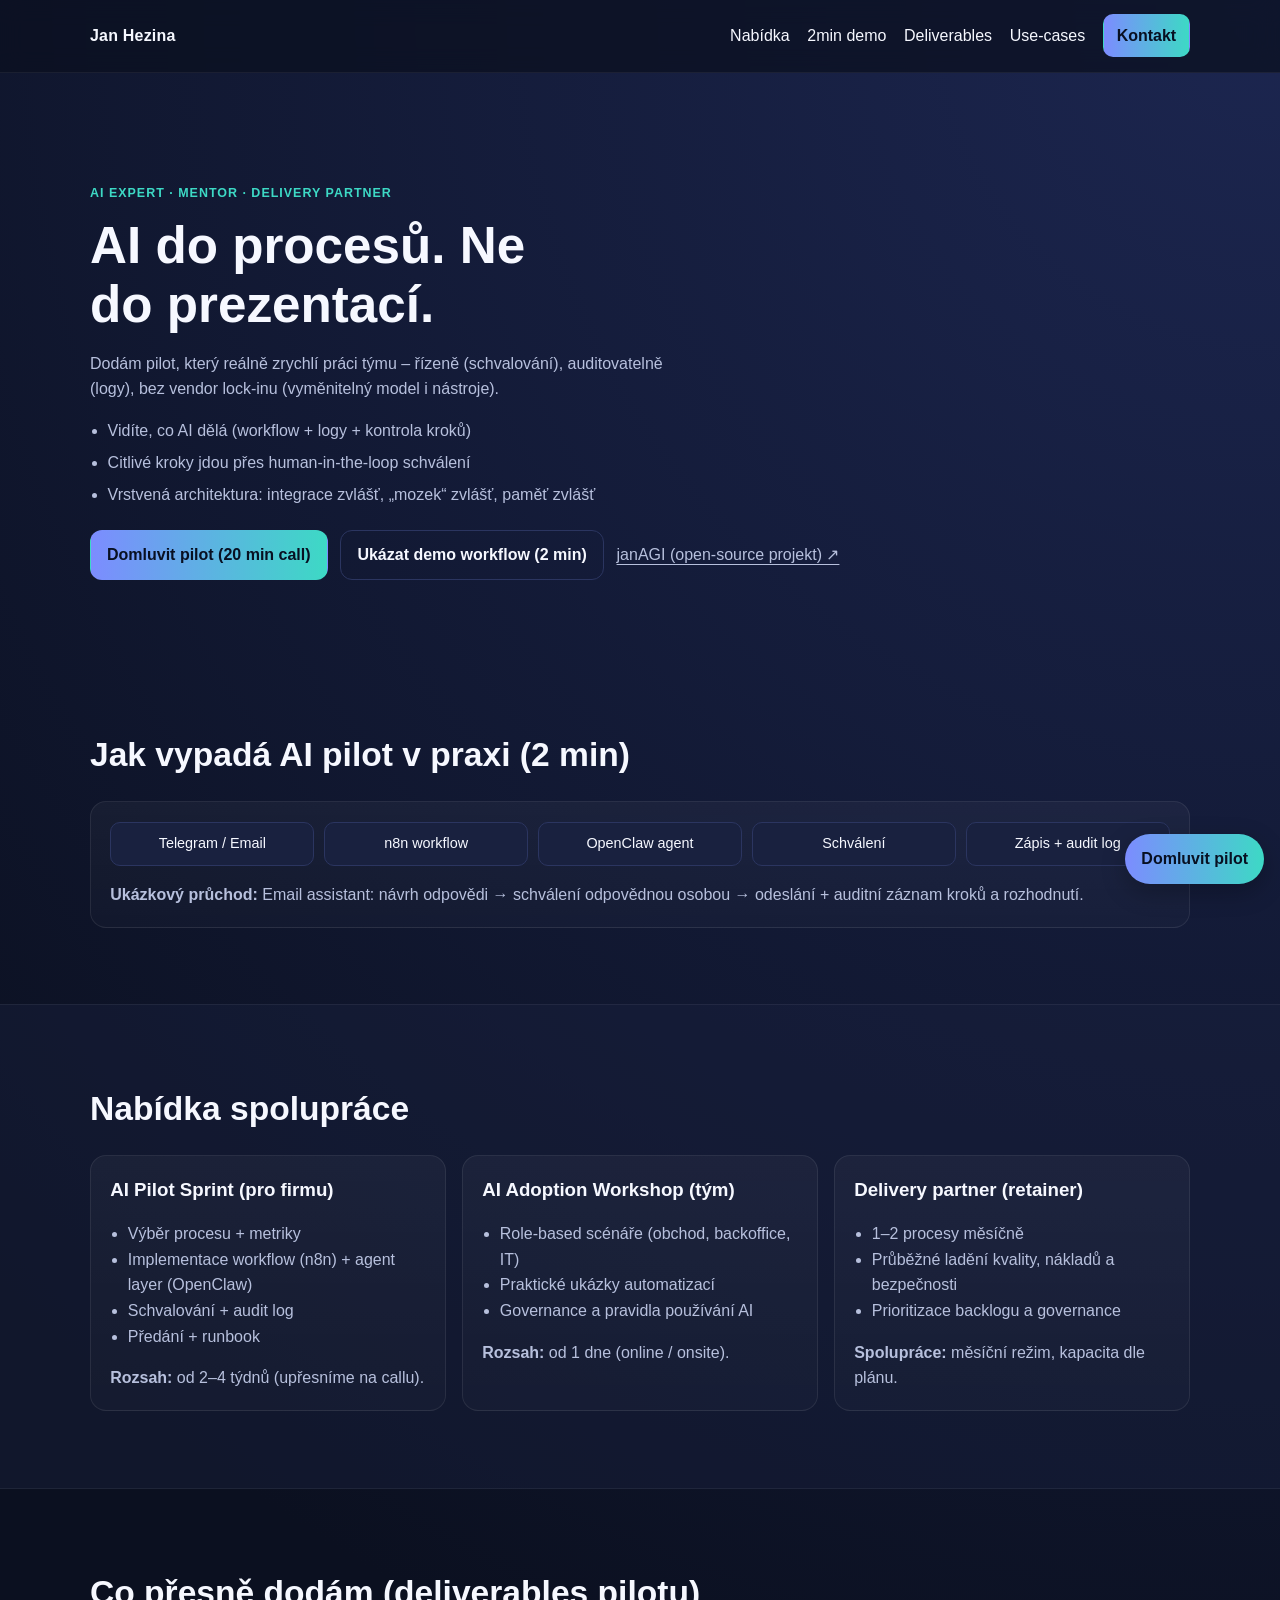
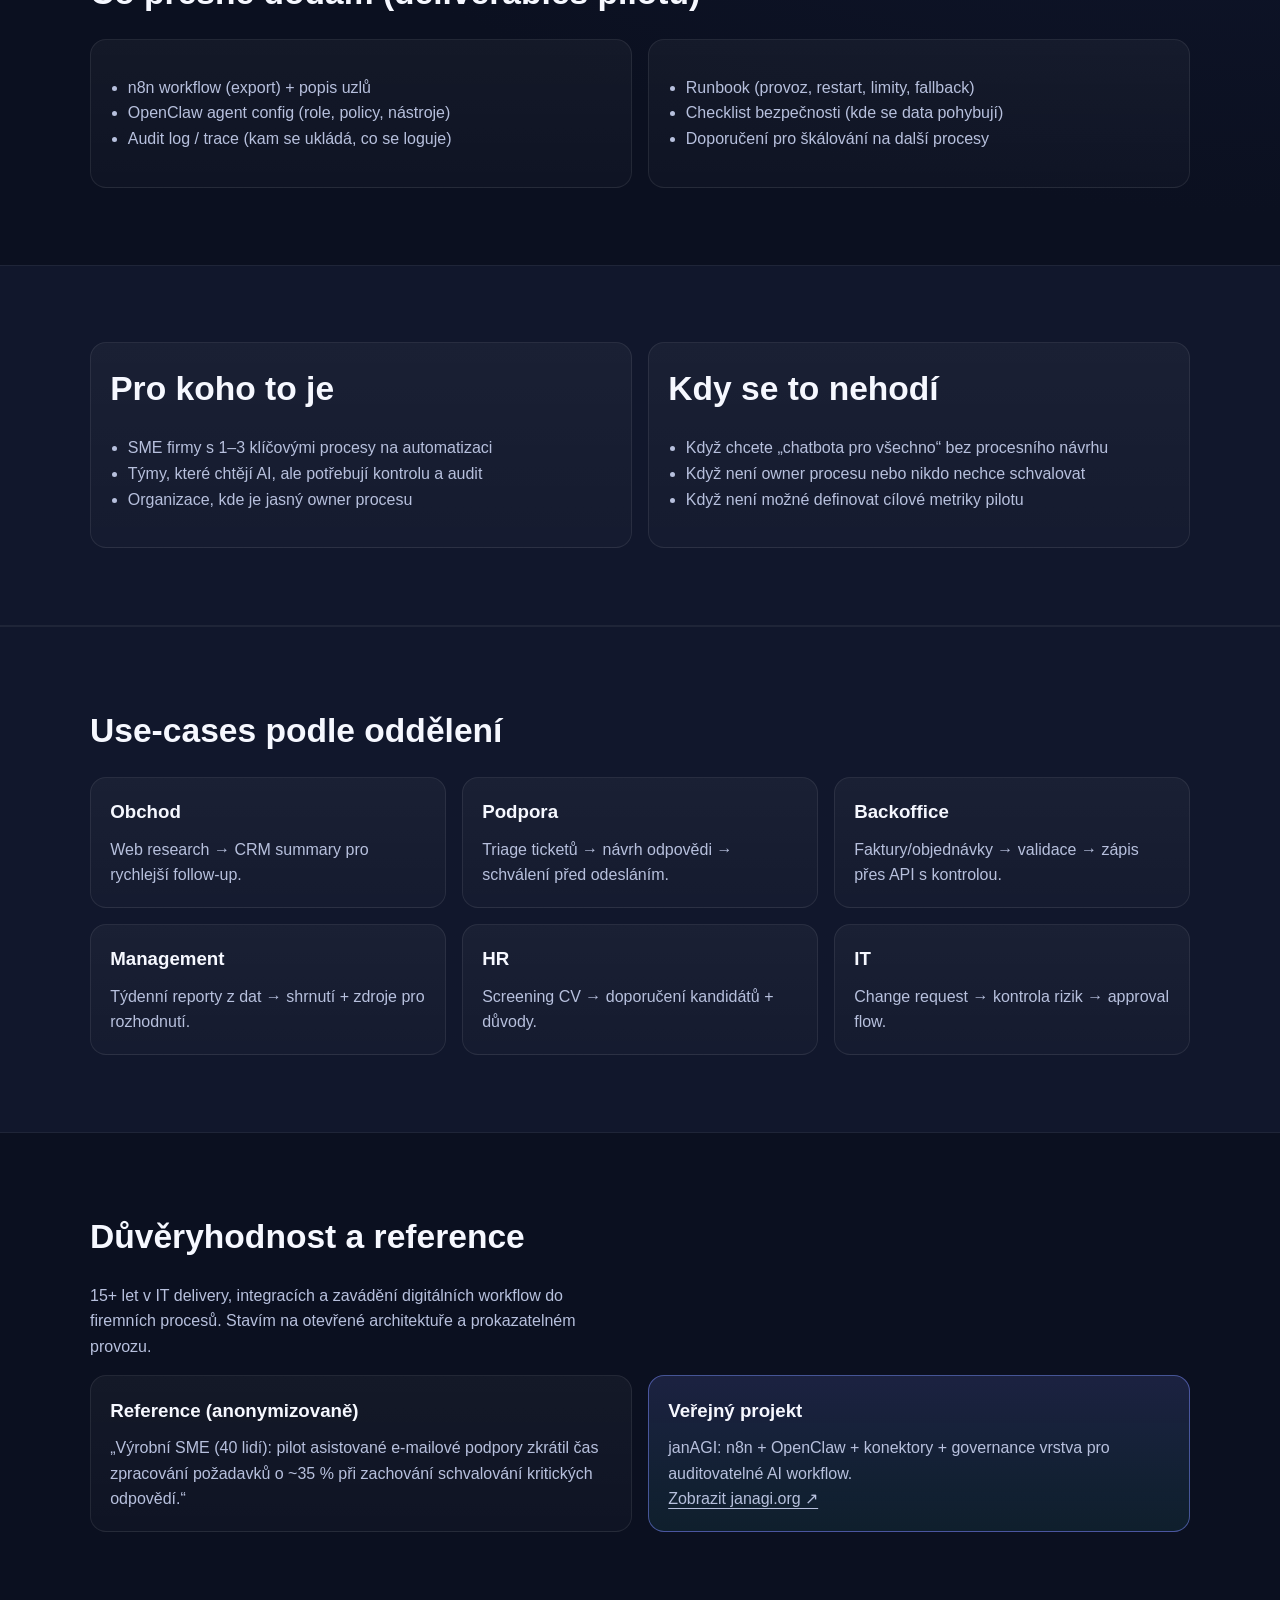
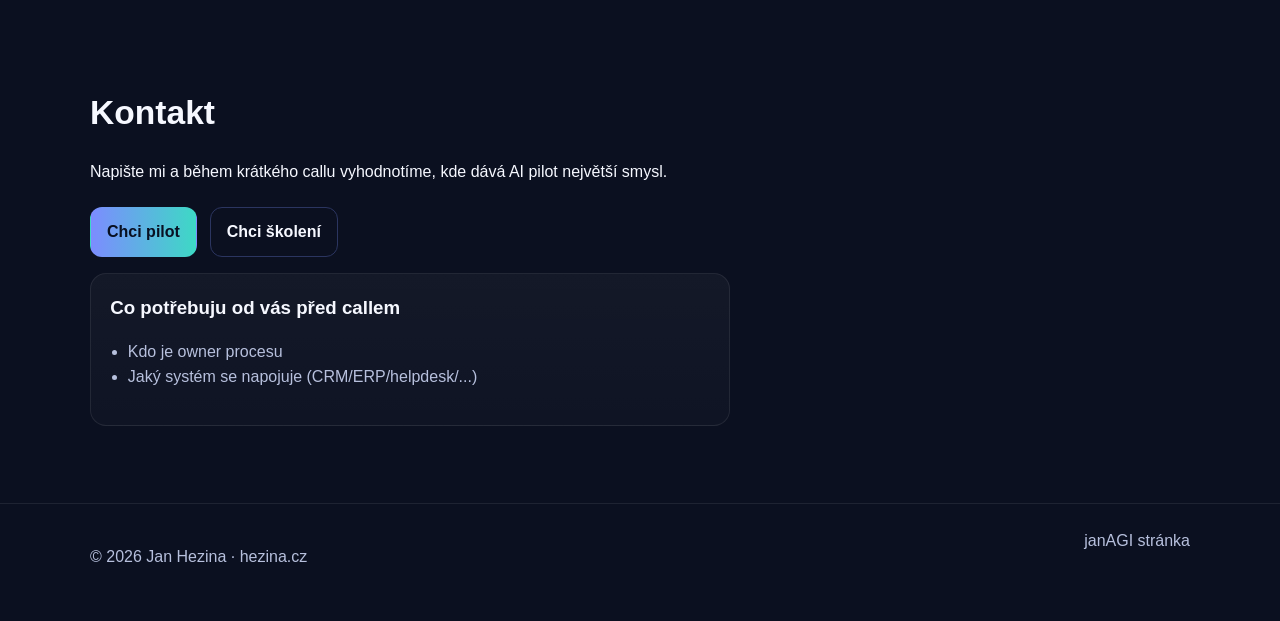
==== commit 44425d21: "Revamp homepage copy and structure for pilot conversion" ====
--- a/index.html
+++ b/index.html
@@ -3,8 +3,8 @@
 <head>
   <meta charset="UTF-8">
   <meta name="viewport" content="width=device-width, initial-scale=1.0">
-  <meta name="description" content="Jan Hezina – AI konzultace, piloty pro firmy, kurzy a projekt janAGI.">
-  <title>Jan Hezina | AI konzultace, piloty a kurzy</title>
+  <meta name="description" content="Jan Hezina – AI piloty pro firmy: řízeně, auditovatelně a bez vendor lock-inu.">
+  <title>Jan Hezina | AI piloty, workshopy a delivery partner</title>
   <link rel="stylesheet" href="styles.css">
 </head>
 <body>
@@ -13,104 +13,169 @@
       <a href="#" class="brand">Jan Hezina</a>
       <button class="menu-toggle" aria-label="Otevřít menu" aria-expanded="false">☰</button>
       <div class="nav-links" id="navLinks">
-        <a href="#sluzby">Služby</a>
-        <a href="#spoluprace">Jak spolupráce probíhá</a>
-        <a href="#projekty">Projekty</a>
-        <a href="#nastroje">Nástroje</a>
+        <a href="#nabidka">Nabídka</a>
+        <a href="#demo">2min demo</a>
+        <a href="#deliverables">Deliverables</a>
+        <a href="#cases">Use-cases</a>
         <a href="#kontakt" class="btn btn-small">Kontakt</a>
       </div>
     </nav>
   </header>
 
+  <a class="sticky-cta" href="#kontakt">Domluvit pilot</a>
+
   <main>
     <section class="hero container" id="hero">
       <p class="eyebrow">AI expert · mentor · delivery partner</p>
-      <h1>Pomáhám firmám zavádět AI do reálných procesů.</h1>
-      <p class="lead">Řízeně, auditovatelně a bez vendor lock-inu. Pro rychlé piloty stavím vrstvenou orchestraci (n8n + OpenClaw + konektory) pod značkou janAGI.</p>
+      <h1>AI do procesů. Ne do prezentací.</h1>
+      <p class="lead">Dodám pilot, který reálně zrychlí práci týmu – řízeně (schvalování), auditovatelně (logy), bez vendor lock-inu (vyměnitelný model i nástroje).</p>
+      <ul class="hero-benefits">
+        <li>Vidíte, co AI dělá (workflow + logy + kontrola kroků)</li>
+        <li>Citlivé kroky jdou přes human-in-the-loop schválení</li>
+        <li>Vrstvená architektura: integrace zvlášť, „mozek“ zvlášť, paměť zvlášť</li>
+      </ul>
       <div class="hero-ctas">
-        <a class="btn" href="#kontakt">Pilot pro firmu</a>
-        <a class="btn btn-secondary" href="#sluzby">Vzdělávání a kurzy</a>
+        <a class="btn" href="#kontakt">Domluvit pilot (20 min call)</a>
+        <a class="btn btn-secondary" href="#demo">Ukázat demo workflow (2 min)</a>
         <a class="link-cta" href="https://janagi.org" target="_blank" rel="noopener">janAGI (open-source projekt) ↗</a>
       </div>
     </section>
 
-    <section class="section container" id="sluzby">
-      <h2>Dvě hlavní cesty spolupráce</h2>
+    <section class="section container" id="demo">
+      <h2>Jak vypadá AI pilot v praxi (2 min)</h2>
+      <article class="card flow-card">
+        <div class="flow-diagram" aria-label="Diagram AI workflow">
+          <span>Telegram / Email</span>
+          <span>n8n workflow</span>
+          <span>OpenClaw agent</span>
+          <span>Schválení</span>
+          <span>Zápis + audit log</span>
+        </div>
+        <p><strong>Ukázkový průchod:</strong> Email assistant: návrh odpovědi → schválení odpovědnou osobou → odeslání + auditní záznam kroků a rozhodnutí.</p>
+      </article>
+    </section>
+
+    <section class="section section-muted" id="nabidka">
+      <div class="container">
+        <h2>Nabídka spolupráce</h2>
+        <div class="grid three">
+          <article class="card">
+            <h3>AI Pilot Sprint (pro firmu)</h3>
+            <ul>
+              <li>Výběr procesu + metriky</li>
+              <li>Implementace workflow (n8n) + agent layer (OpenClaw)</li>
+              <li>Schvalování + audit log</li>
+              <li>Předání + runbook</li>
+            </ul>
+            <p><strong>Rozsah:</strong> od 2–4 týdnů (upřesníme na callu).</p>
+          </article>
+          <article class="card">
+            <h3>AI Adoption Workshop (tým)</h3>
+            <ul>
+              <li>Role-based scénáře (obchod, backoffice, IT)</li>
+              <li>Praktické ukázky automatizací</li>
+              <li>Governance a pravidla používání AI</li>
+            </ul>
+            <p><strong>Rozsah:</strong> od 1 dne (online / onsite).</p>
+          </article>
+          <article class="card">
+            <h3>Delivery partner (retainer)</h3>
+            <ul>
+              <li>1–2 procesy měsíčně</li>
+              <li>Průběžné ladění kvality, nákladů a bezpečnosti</li>
+              <li>Prioritizace backlogu a governance</li>
+            </ul>
+            <p><strong>Spolupráce:</strong> měsíční režim, kapacita dle plánu.</p>
+          </article>
+        </div>
+      </div>
+    </section>
+
+    <section class="section container" id="deliverables">
+      <h2>Co přesně dodám (deliverables pilotu)</h2>
       <div class="grid two">
         <article class="card">
-          <h3>Konzultace a pilot pro firmu</h3>
-          <p>Najdeme konkrétní proces, nastavíme měřitelné cíle a dodáme funkční pilot, který má reálný dopad na výkon týmu.</p>
           <ul>
-            <li>AI workflow pro interní procesy</li>
-            <li>Bezpečnost, governance, audit</li>
-            <li>Rychlé nasazení bez velké IT změny</li>
+            <li>n8n workflow (export) + popis uzlů</li>
+            <li>OpenClaw agent config (role, policy, nástroje)</li>
+            <li>Audit log / trace (kam se ukládá, co se loguje)</li>
           </ul>
         </article>
         <article class="card">
-          <h3>Vzdělávání a kurzy</h3>
-          <p>Školení pro týmy i jednotlivce: od AI mindsetu po praktickou automatizaci a využití agentních workflow.</p>
           <ul>
-            <li>Workshopy na míru podle role</li>
-            <li>Hands-on scénáře z praxe</li>
-            <li>Adopce AI napříč firmou</li>
+            <li>Runbook (provoz, restart, limity, fallback)</li>
+            <li>Checklist bezpečnosti (kde se data pohybují)</li>
+            <li>Doporučení pro škálování na další procesy</li>
           </ul>
         </article>
       </div>
     </section>
 
-    <section class="section section-muted" id="spoluprace">
-      <div class="container">
-        <h2>Jak spolupráce probíhá</h2>
-        <div class="steps">
-          <article><span>1</span><h3>Výběr procesu</h3><p>Vybereme use-case (email, web research, interní workflow), kde AI přinese rychlý efekt.</p></article>
-          <article><span>2</span><h3>Návrh pilotu</h3><p>Nastavíme pilot, metriky úspěchu, bezpečnostní limity a kritéria kvality výstupu.</p></article>
-          <article><span>3</span><h3>Stavba workflow</h3><p>Implementace orchestrace v n8n a AI layeru v OpenClaw + potřebné pluginy a adaptéry.</p></article>
-          <article><span>4</span><h3>Human-in-the-loop</h3><p>Schvalování citlivých kroků člověkem, audit log a jasná kontrola nad automatizací.</p></article>
-          <article><span>5</span><h3>Předání a škálování</h3><p>Předání týmu, dokumentace a postupné rozšíření na další procesy.</p></article>
-        </div>
-      </div>
-    </section>
-
-    <section class="section container" id="projekty">
-      <h2>Projekty</h2>
-      <article class="card card-featured">
-        <p class="eyebrow">Hlavní projekt</p>
-        <h3>janAGI – vrstvená AI orchestrace pro SME</h3>
-        <ul>
-          <li>n8n orchestrace workflow a integrací</li>
-          <li>OpenClaw role/agents pro separaci úloh</li>
-          <li>Pluginy a adaptéry + audit, approvals, traceability</li>
-        </ul>
-        <div class="hero-ctas">
-          <a class="btn" href="https://janagi.org" target="_blank" rel="noopener">Zobrazit janagi.org</a>
-          <a class="btn btn-secondary" href="#kontakt">Domluvit pilot</a>
-        </div>
-      </article>
-    </section>
-
-    <section class="section container" id="nastroje">
-      <h2>Nástroje, které školím a nasazuji</h2>
-      <p class="lead small">Výběr nástroje je až druhý krok – nejdřív řešíme proces, bezpečnost a měřitelné výsledky.</p>
-      <div class="chips">
-        <span>n8n</span><span>OpenClaw</span><span>Claude Code</span><span>Gemini CLI</span><span>Codex</span><span>Make</span><span>Zapier</span>
+    <section class="section section-muted" id="fit">
+      <div class="container grid two">
+        <article class="card">
+          <h2>Pro koho to je</h2>
+          <ul>
+            <li>SME firmy s 1–3 klíčovými procesy na automatizaci</li>
+            <li>Týmy, které chtějí AI, ale potřebují kontrolu a audit</li>
+            <li>Organizace, kde je jasný owner procesu</li>
+          </ul>
+        </article>
+        <article class="card">
+          <h2>Kdy se to nehodí</h2>
+          <ul>
+            <li>Když chcete „chatbota pro všechno“ bez procesního návrhu</li>
+            <li>Když není owner procesu nebo nikdo nechce schvalovat</li>
+            <li>Když není možné definovat cílové metriky pilotu</li>
+          </ul>
+        </article>
       </div>
     </section>
 
     <section class="section section-muted" id="cases">
       <div class="container">
-        <h2>Mini case snippets</h2>
+        <h2>Use-cases podle oddělení</h2>
         <div class="grid three">
-          <article class="card"><h3>Email assistant</h3><p>Draft odpovědí → lidské schválení → odeslání + audit log všech kroků.</p></article>
-          <article class="card"><h3>Web research</h3><p>Dohledání zdrojů → shrnutí → export do CRM/reportu pro obchod nebo management.</p></article>
-          <article class="card"><h3>ERP / CRM workflow</h3><p>Validace změn → approval flow → bezpečný zápis přes API s kontrolou oprávnění.</p></article>
+          <article class="card"><h3>Obchod</h3><p>Web research → CRM summary pro rychlejší follow-up.</p></article>
+          <article class="card"><h3>Podpora</h3><p>Triage ticketů → návrh odpovědi → schválení před odesláním.</p></article>
+          <article class="card"><h3>Backoffice</h3><p>Faktury/objednávky → validace → zápis přes API s kontrolou.</p></article>
+          <article class="card"><h3>Management</h3><p>Týdenní reporty z dat → shrnutí + zdroje pro rozhodnutí.</p></article>
+          <article class="card"><h3>HR</h3><p>Screening CV → doporučení kandidátů + důvody.</p></article>
+          <article class="card"><h3>IT</h3><p>Change request → kontrola rizik → approval flow.</p></article>
         </div>
+      </div>
+    </section>
+
+    <section class="section container" id="duveryhodnost">
+      <h2>Důvěryhodnost a reference</h2>
+      <p class="lead small">15+ let v IT delivery, integracích a zavádění digitálních workflow do firemních procesů. Stavím na otevřené architektuře a prokazatelném provozu.</p>
+      <div class="grid two">
+        <article class="card">
+          <h3>Reference (anonymizovaně)</h3>
+          <p>„Výrobní SME (40 lidí): pilot asistované e-mailové podpory zkrátil čas zpracování požadavků o ~35 % při zachování schvalování kritických odpovědí.“</p>
+        </article>
+        <article class="card card-featured">
+          <h3>Veřejný projekt</h3>
+          <p>janAGI: n8n + OpenClaw + konektory + governance vrstva pro auditovatelné AI workflow.</p>
+          <a class="link-cta" href="https://janagi.org" target="_blank" rel="noopener">Zobrazit janagi.org ↗</a>
+        </article>
       </div>
     </section>
 
     <section class="section container" id="kontakt">
       <h2>Kontakt</h2>
       <p>Napište mi a během krátkého callu vyhodnotíme, kde dává AI pilot největší smysl.</p>
-      <a class="btn" href="mailto:jan@hezina.cz">jan@hezina.cz</a>
+      <div class="hero-ctas">
+        <a class="btn" href="mailto:jan@hezina.cz?subject=Chci%20pilot%20AI%20procesu">Chci pilot</a>
+        <a class="btn btn-secondary" href="mailto:jan@hezina.cz?subject=Chci%20AI%20školení%20pro%20tým">Chci školení</a>
+      </div>
+      <div class="card prep-card">
+        <h3>Co potřebuju od vás před callem</h3>
+        <ul>
+          <li>Kdo je owner procesu</li>
+          <li>Jaký systém se napojuje (CRM/ERP/helpdesk/...) </li>
+        </ul>
+      </div>
     </section>
   </main>
 
--- a/styles.css
+++ b/styles.css
@@ -34,6 +34,19 @@
 .nav-links { display: flex; gap: 1.1rem; align-items: center; }
 .menu-toggle { display: none; background: none; border: 1px solid var(--border); color: var(--text); border-radius: 10px; padding: 0.35rem 0.6rem; }
 
+.sticky-cta {
+  position: fixed;
+  right: 1rem;
+  bottom: 1rem;
+  z-index: 40;
+  border-radius: 999px;
+  padding: 0.75rem 1rem;
+  font-weight: 700;
+  background: linear-gradient(90deg, var(--primary), var(--primary-2));
+  color: #081022;
+  box-shadow: 0 8px 25px rgba(0, 0, 0, 0.25);
+}
+
 .section { padding: 4.8rem 0; }
 .section-muted { background: rgba(25, 33, 63, 0.4); border-top: 1px solid rgba(255,255,255,0.06); border-bottom: 1px solid rgba(255,255,255,0.06); }
 .hero { padding: 6.2rem 0 4.5rem; }
@@ -42,6 +55,8 @@
 h2 { font-size: clamp(1.45rem, 3vw, 2.1rem); margin: 0 0 1.2rem; }
 .lead { color: var(--muted); max-width: 68ch; }
 .lead.small { max-width: 60ch; }
+.hero-benefits { margin: 1rem 0 0; }
+.hero-benefits li { margin-bottom: 0.4rem; }
 
 .hero-ctas { display: flex; flex-wrap: wrap; gap: 0.8rem; margin-top: 1.4rem; align-items: center; }
 .btn {
@@ -80,24 +95,27 @@
   background: linear-gradient(180deg, rgba(124, 140, 255, 0.15), rgba(61, 217, 197, 0.08));
 }
 
-.steps { display: grid; gap: 0.9rem; grid-template-columns: repeat(5, minmax(0, 1fr)); }
-.steps article { background: var(--panel); border: 1px solid var(--border); border-radius: 14px; padding: 1rem; }
-.steps span {
-  width: 1.8rem; height: 1.8rem; border-radius: 99px; display: inline-grid; place-content: center;
-  font-size: 0.9rem; font-weight: 700; color: #081022; background: linear-gradient(90deg, var(--primary), var(--primary-2));
+.flow-card p { margin-top: 1rem; }
+.flow-diagram {
+  display: grid;
+  grid-template-columns: repeat(5, minmax(0, 1fr));
+  gap: 0.6rem;
 }
-.steps h3 { font-size: 1rem; margin: 0.6rem 0 0.3rem; }
-.steps p { margin: 0; color: var(--muted); font-size: 0.94rem; }
-
-.chips { display: flex; flex-wrap: wrap; gap: .55rem; }
-.chips span { border: 1px solid var(--border); padding: .5rem .75rem; border-radius: 999px; background: var(--panel-soft); }
+.flow-diagram span {
+  border: 1px solid var(--border);
+  border-radius: 10px;
+  background: var(--panel-soft);
+  padding: 0.6rem;
+  text-align: center;
+  font-size: 0.9rem;
+}
+.prep-card { margin-top: 1rem; max-width: 40rem; }
 
 .footer { border-top: 1px solid rgba(255,255,255,0.08); padding: 1.5rem 0 2.2rem; }
 .footer .container { display: flex; justify-content: space-between; gap: 1rem; flex-wrap: wrap; color: var(--muted); }
 
 @media (max-width: 980px) {
-  .grid.two, .grid.three { grid-template-columns: 1fr; }
-  .steps { grid-template-columns: 1fr 1fr; }
+  .grid.two, .grid.three, .flow-diagram { grid-template-columns: 1fr; }
 }
 
 @media (max-width: 760px) {
@@ -116,5 +134,9 @@
     padding: 0.9rem;
   }
   .nav-links.open { display: flex; }
-  .steps { grid-template-columns: 1fr; }
+  .sticky-cta {
+    left: 1rem;
+    right: 1rem;
+    text-align: center;
+  }
 }
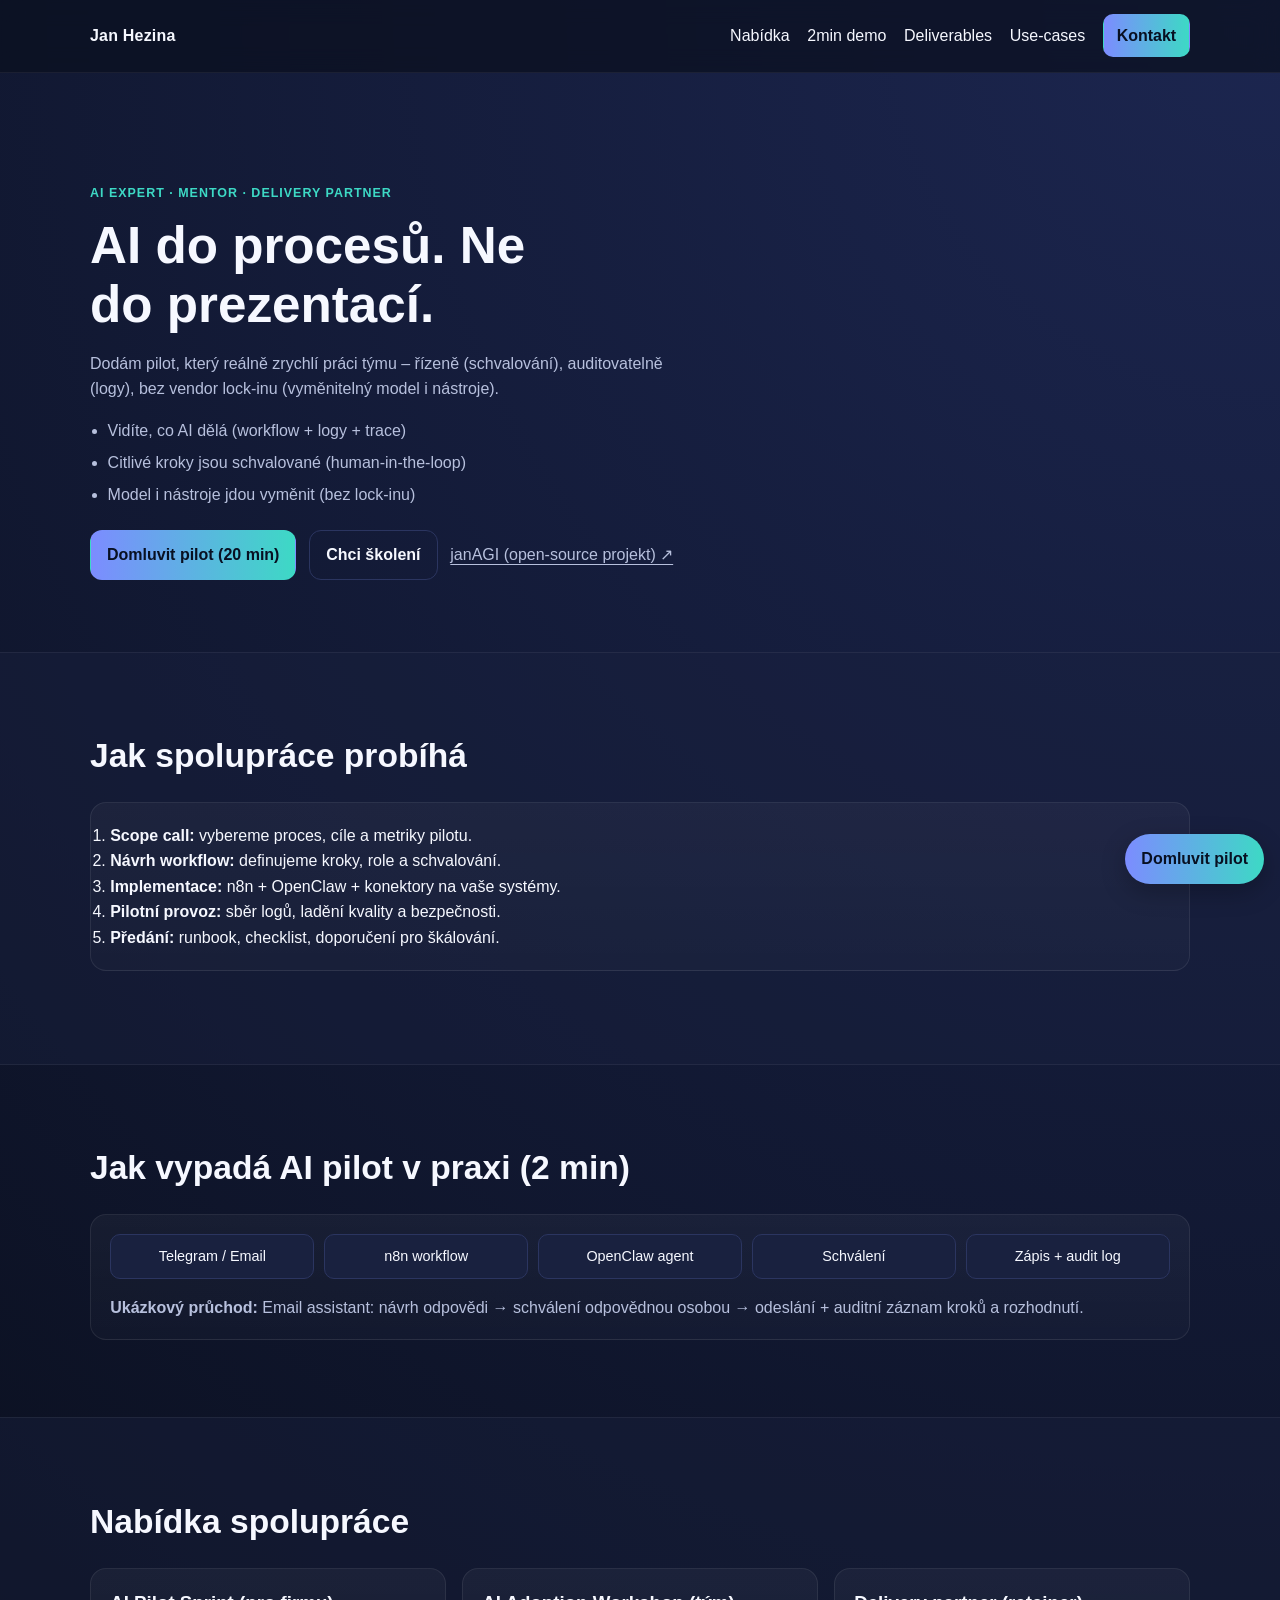
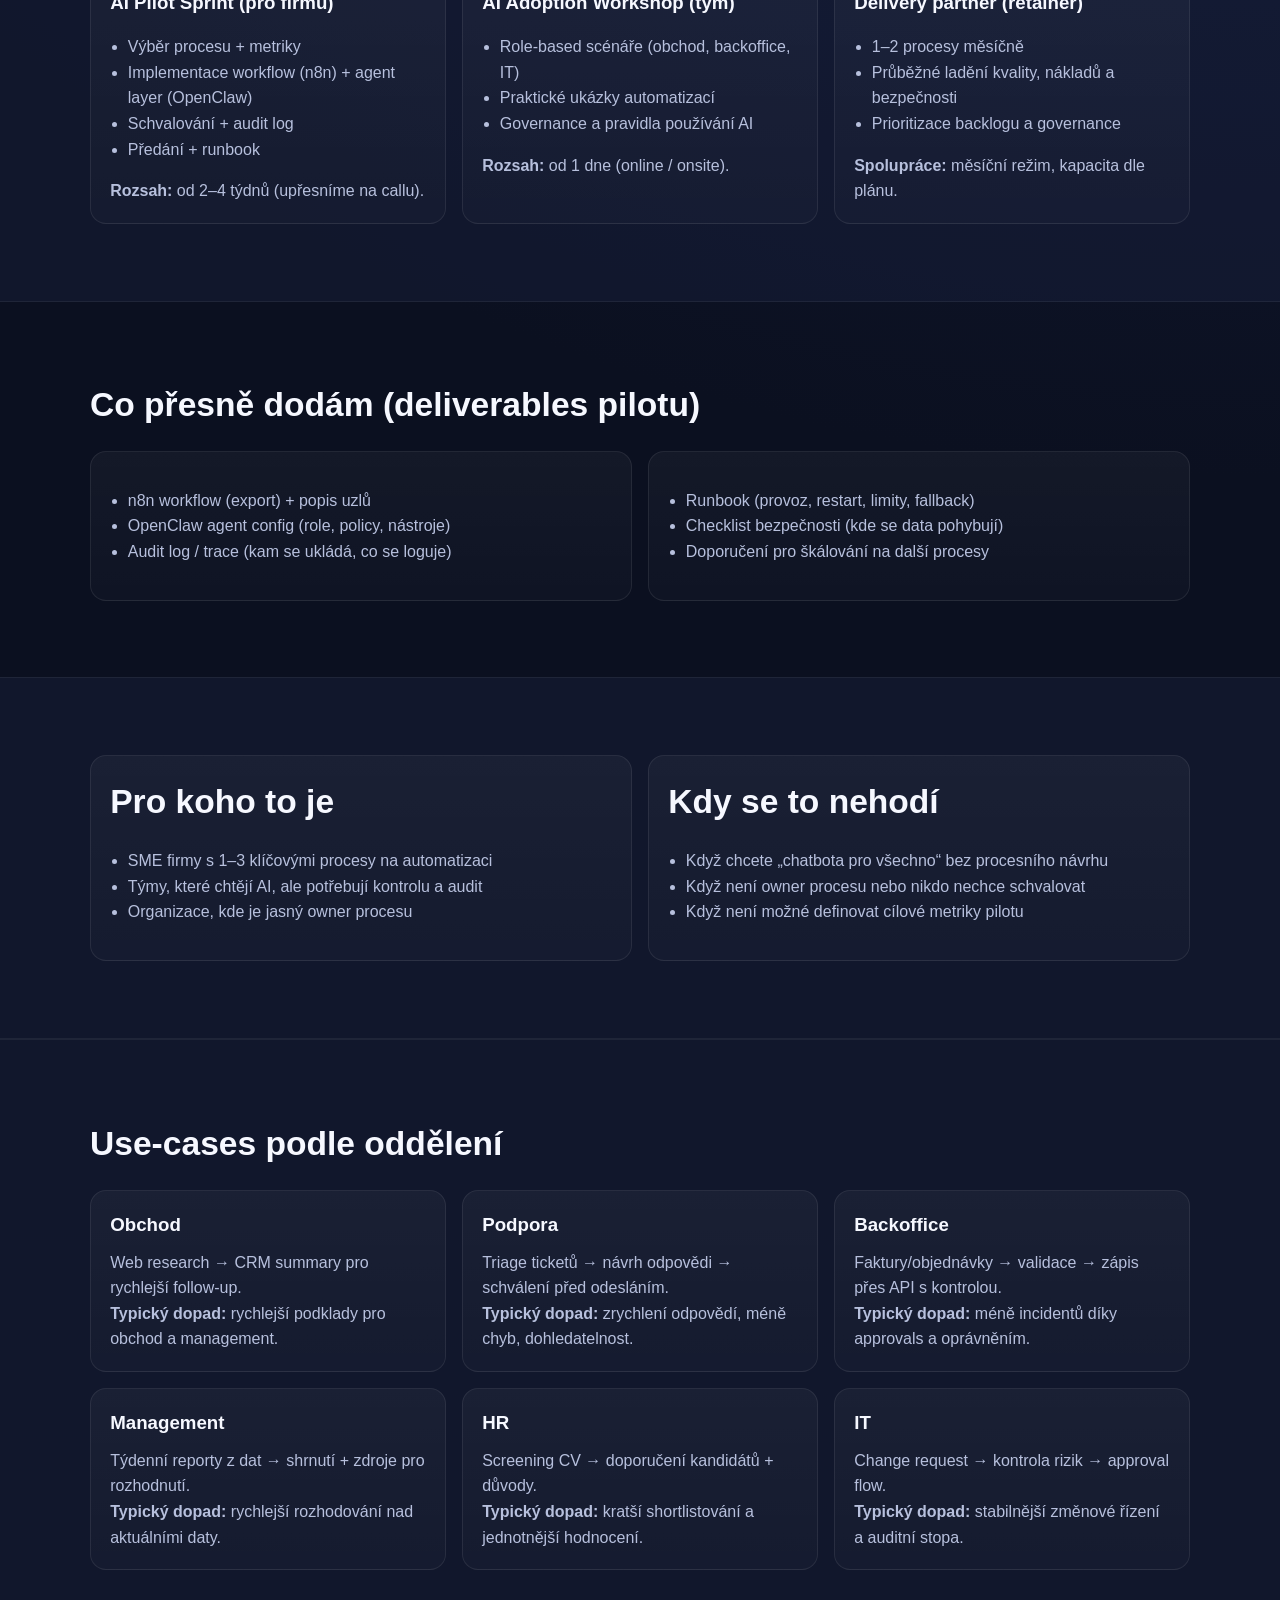
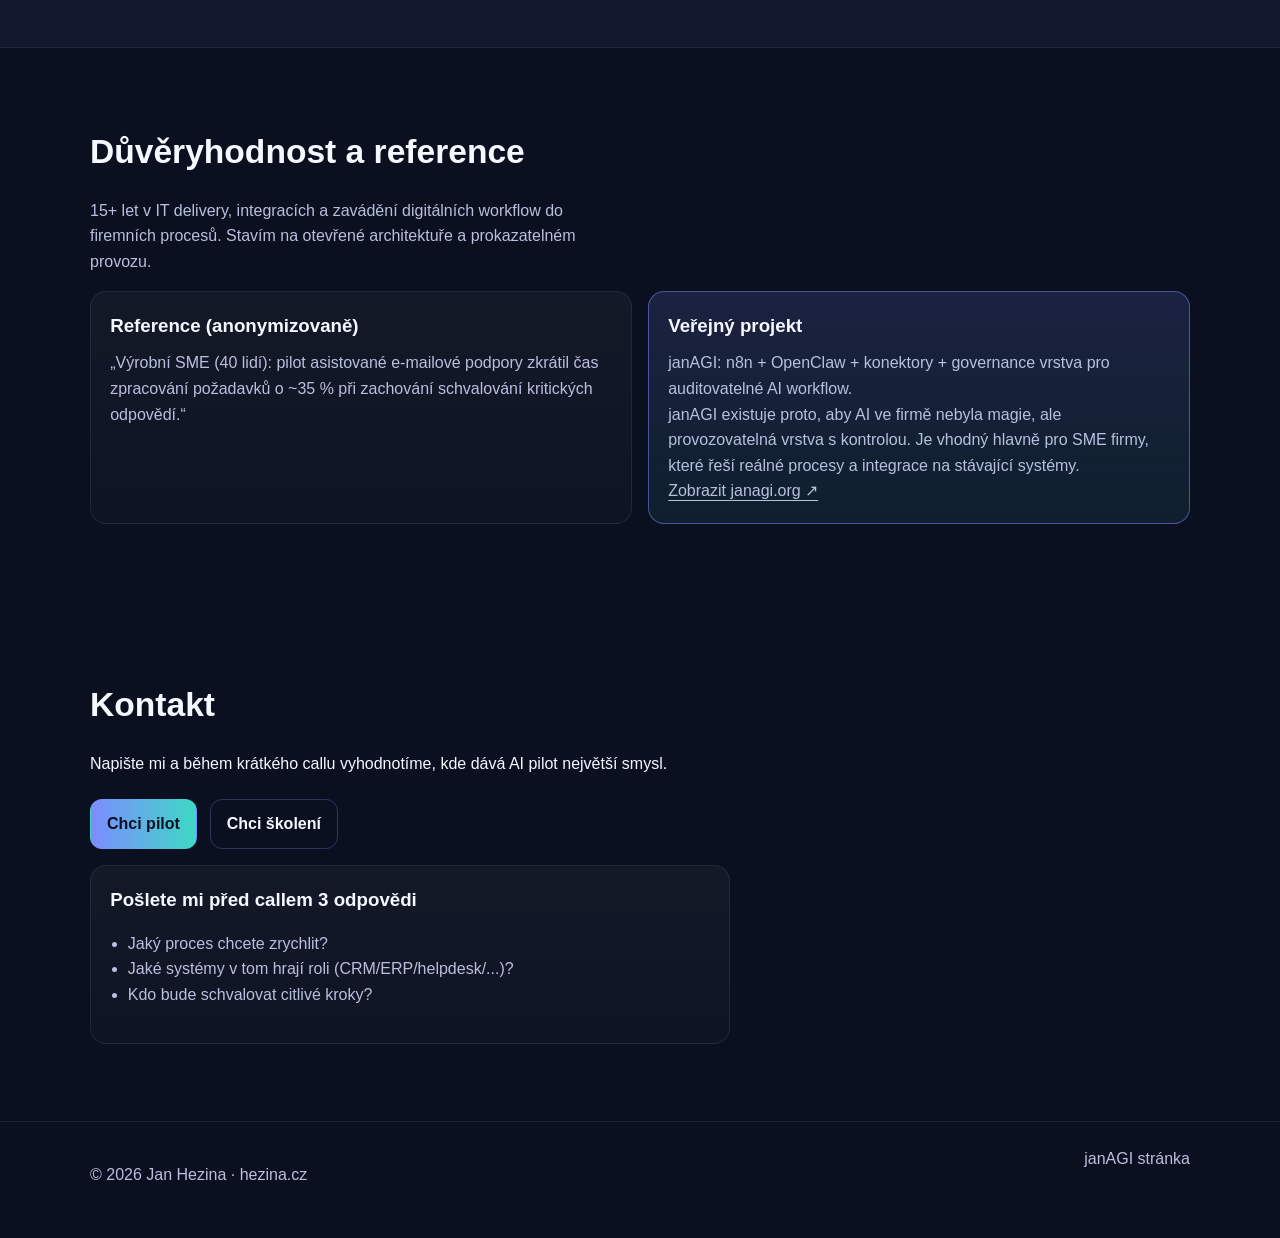
==== commit 89bfd423: "Polish landing page messaging and conversion flow" ====
--- a/index.html
+++ b/index.html
@@ -30,14 +30,27 @@
       <h1>AI do procesů. Ne do prezentací.</h1>
       <p class="lead">Dodám pilot, který reálně zrychlí práci týmu – řízeně (schvalování), auditovatelně (logy), bez vendor lock-inu (vyměnitelný model i nástroje).</p>
       <ul class="hero-benefits">
-        <li>Vidíte, co AI dělá (workflow + logy + kontrola kroků)</li>
-        <li>Citlivé kroky jdou přes human-in-the-loop schválení</li>
-        <li>Vrstvená architektura: integrace zvlášť, „mozek“ zvlášť, paměť zvlášť</li>
+        <li>Vidíte, co AI dělá (workflow + logy + trace)</li>
+        <li>Citlivé kroky jsou schvalované (human-in-the-loop)</li>
+        <li>Model i nástroje jdou vyměnit (bez lock-inu)</li>
       </ul>
       <div class="hero-ctas">
-        <a class="btn" href="#kontakt">Domluvit pilot (20 min call)</a>
-        <a class="btn btn-secondary" href="#demo">Ukázat demo workflow (2 min)</a>
+        <a class="btn" href="#kontakt">Domluvit pilot (20 min)</a>
+        <a class="btn btn-secondary" href="#kontakt">Chci školení</a>
         <a class="link-cta" href="https://janagi.org" target="_blank" rel="noopener">janAGI (open-source projekt) ↗</a>
+      </div>
+    </section>
+
+    <section class="section section-muted" id="spoluprace">
+      <div class="container">
+        <h2>Jak spolupráce probíhá</h2>
+        <ol class="steps-list card">
+          <li><strong>Scope call:</strong> vybereme proces, cíle a metriky pilotu.</li>
+          <li><strong>Návrh workflow:</strong> definujeme kroky, role a schvalování.</li>
+          <li><strong>Implementace:</strong> n8n + OpenClaw + konektory na vaše systémy.</li>
+          <li><strong>Pilotní provoz:</strong> sběr logů, ladění kvality a bezpečnosti.</li>
+          <li><strong>Předání:</strong> runbook, checklist, doporučení pro škálování.</li>
+        </ol>
       </div>
     </section>
 
@@ -136,12 +149,12 @@
       <div class="container">
         <h2>Use-cases podle oddělení</h2>
         <div class="grid three">
-          <article class="card"><h3>Obchod</h3><p>Web research → CRM summary pro rychlejší follow-up.</p></article>
-          <article class="card"><h3>Podpora</h3><p>Triage ticketů → návrh odpovědi → schválení před odesláním.</p></article>
-          <article class="card"><h3>Backoffice</h3><p>Faktury/objednávky → validace → zápis přes API s kontrolou.</p></article>
-          <article class="card"><h3>Management</h3><p>Týdenní reporty z dat → shrnutí + zdroje pro rozhodnutí.</p></article>
-          <article class="card"><h3>HR</h3><p>Screening CV → doporučení kandidátů + důvody.</p></article>
-          <article class="card"><h3>IT</h3><p>Change request → kontrola rizik → approval flow.</p></article>
+          <article class="card"><h3>Obchod</h3><p>Web research → CRM summary pro rychlejší follow-up.<br><strong>Typický dopad:</strong> rychlejší podklady pro obchod a management.</p></article>
+          <article class="card"><h3>Podpora</h3><p>Triage ticketů → návrh odpovědi → schválení před odesláním.<br><strong>Typický dopad:</strong> zrychlení odpovědí, méně chyb, dohledatelnost.</p></article>
+          <article class="card"><h3>Backoffice</h3><p>Faktury/objednávky → validace → zápis přes API s kontrolou.<br><strong>Typický dopad:</strong> méně incidentů díky approvals a oprávněním.</p></article>
+          <article class="card"><h3>Management</h3><p>Týdenní reporty z dat → shrnutí + zdroje pro rozhodnutí.<br><strong>Typický dopad:</strong> rychlejší rozhodování nad aktuálními daty.</p></article>
+          <article class="card"><h3>HR</h3><p>Screening CV → doporučení kandidátů + důvody.<br><strong>Typický dopad:</strong> kratší shortlistování a jednotnější hodnocení.</p></article>
+          <article class="card"><h3>IT</h3><p>Change request → kontrola rizik → approval flow.<br><strong>Typický dopad:</strong> stabilnější změnové řízení a auditní stopa.</p></article>
         </div>
       </div>
     </section>
@@ -157,6 +170,7 @@
         <article class="card card-featured">
           <h3>Veřejný projekt</h3>
           <p>janAGI: n8n + OpenClaw + konektory + governance vrstva pro auditovatelné AI workflow.</p>
+          <p>janAGI existuje proto, aby AI ve firmě nebyla magie, ale provozovatelná vrstva s kontrolou. Je vhodný hlavně pro SME firmy, které řeší reálné procesy a integrace na stávající systémy.</p>
           <a class="link-cta" href="https://janagi.org" target="_blank" rel="noopener">Zobrazit janagi.org ↗</a>
         </article>
       </div>
@@ -166,14 +180,15 @@
       <h2>Kontakt</h2>
       <p>Napište mi a během krátkého callu vyhodnotíme, kde dává AI pilot největší smysl.</p>
       <div class="hero-ctas">
-        <a class="btn" href="mailto:jan@hezina.cz?subject=Chci%20pilot%20AI%20procesu">Chci pilot</a>
-        <a class="btn btn-secondary" href="mailto:jan@hezina.cz?subject=Chci%20AI%20školení%20pro%20tým">Chci školení</a>
+        <a class="btn" href="mailto:jan@hezina.cz?subject=Chci%20pilot%20AI%20procesu&body=Jak%C3%BD%20proces%20chcete%20zrychlit%3F%0A%0AJak%C3%A9%20syst%C3%A9my%20v%20tom%20hraj%C3%AD%20roli%3F%0A%0AKdo%20bude%20schvalovat%20citliv%C3%A9%20kroky%3F">Chci pilot</a>
+        <a class="btn btn-secondary" href="mailto:jan@hezina.cz?subject=Chci%20AI%20%C5%A1kolen%C3%AD%20pro%20t%C3%BDm">Chci školení</a>
       </div>
       <div class="card prep-card">
-        <h3>Co potřebuju od vás před callem</h3>
+        <h3>Pošlete mi před callem 3 odpovědi</h3>
         <ul>
-          <li>Kdo je owner procesu</li>
-          <li>Jaký systém se napojuje (CRM/ERP/helpdesk/...) </li>
+          <li>Jaký proces chcete zrychlit?</li>
+          <li>Jaké systémy v tom hrají roli (CRM/ERP/helpdesk/...)?</li>
+          <li>Kdo bude schvalovat citlivé kroky?</li>
         </ul>
       </div>
     </section>
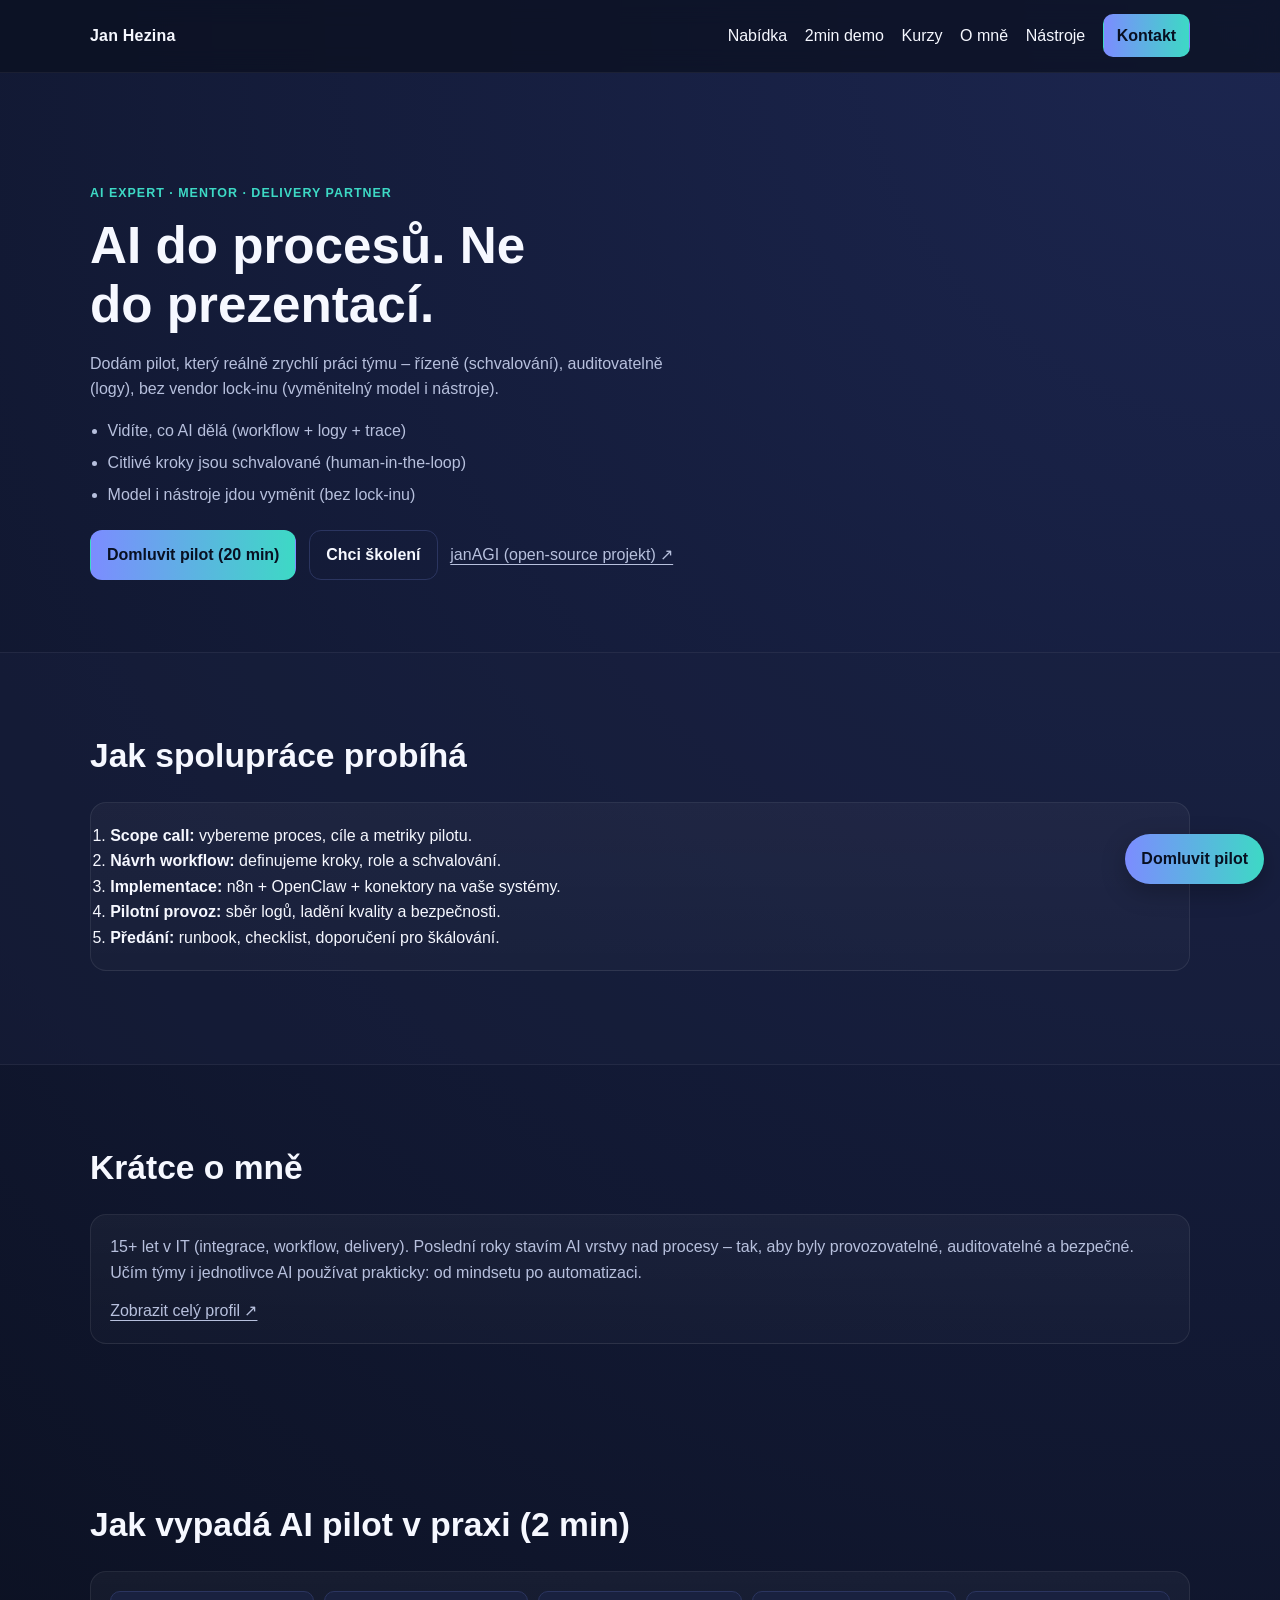
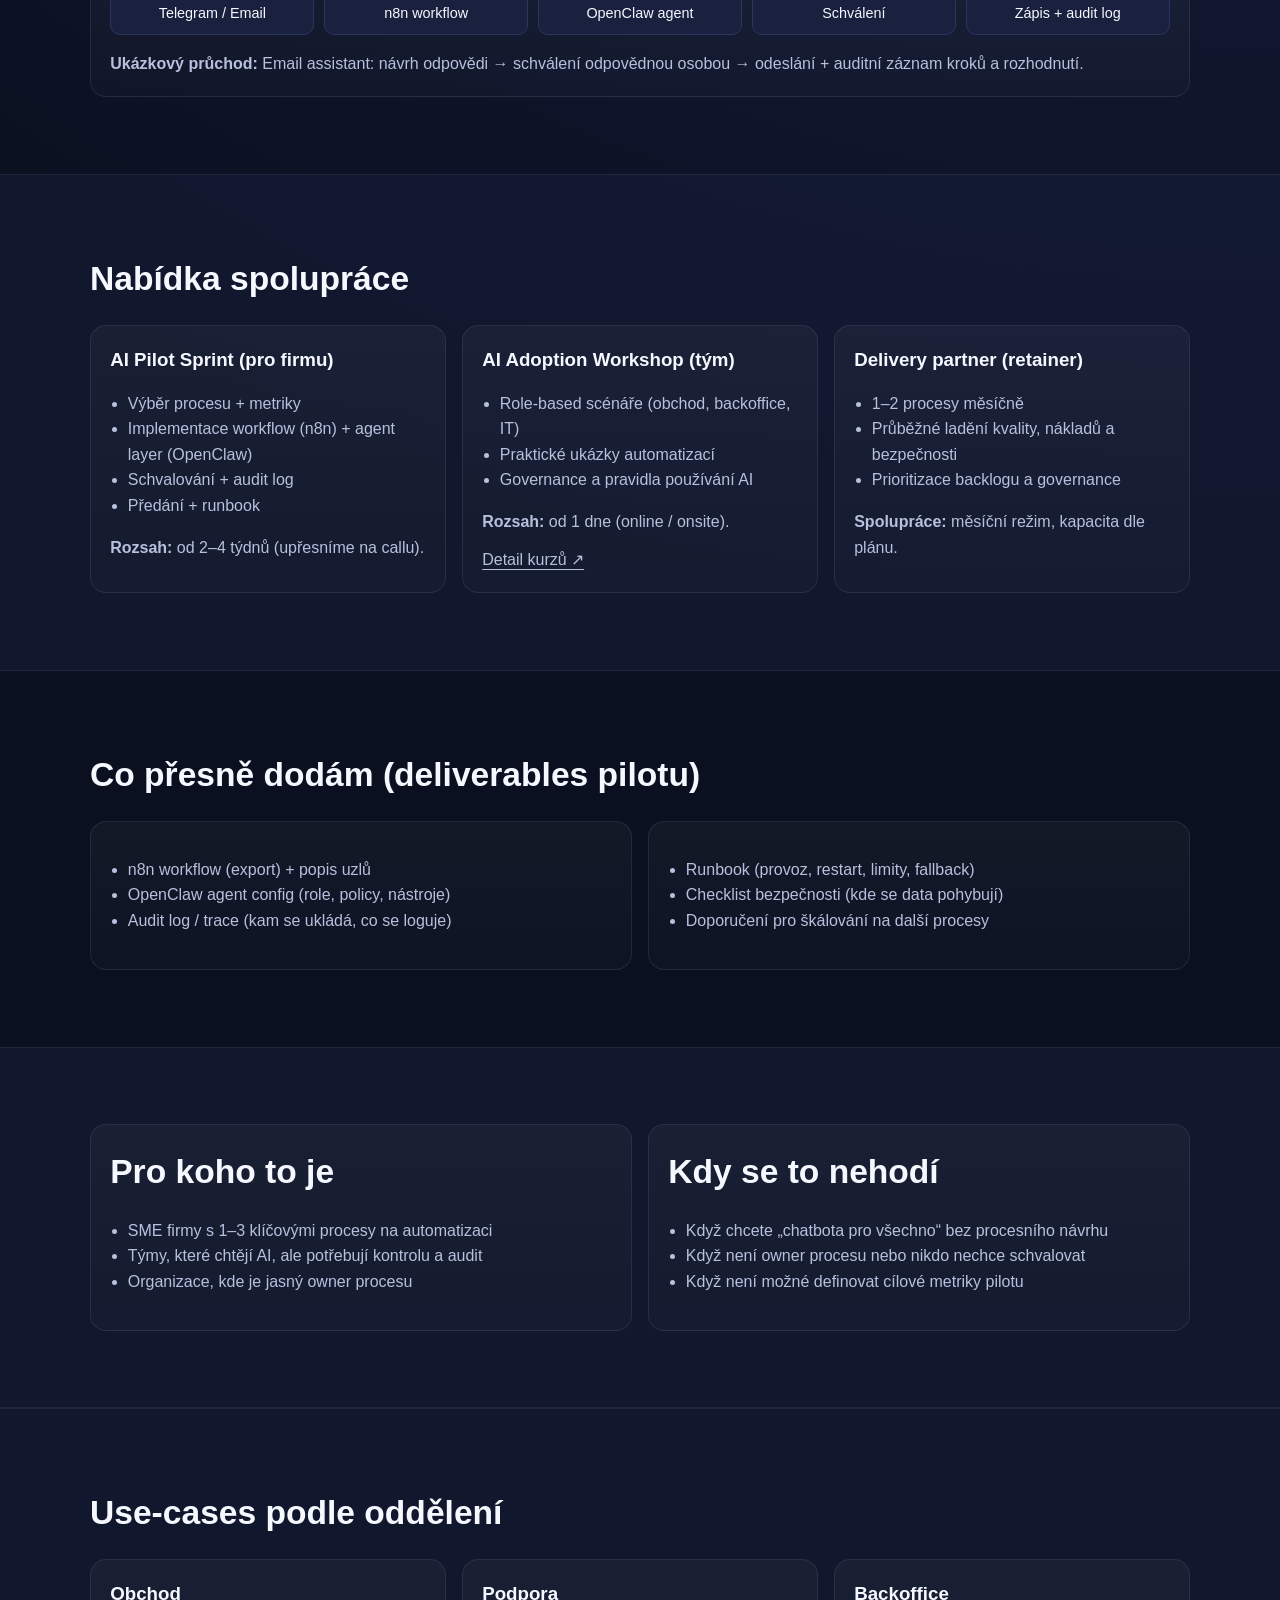
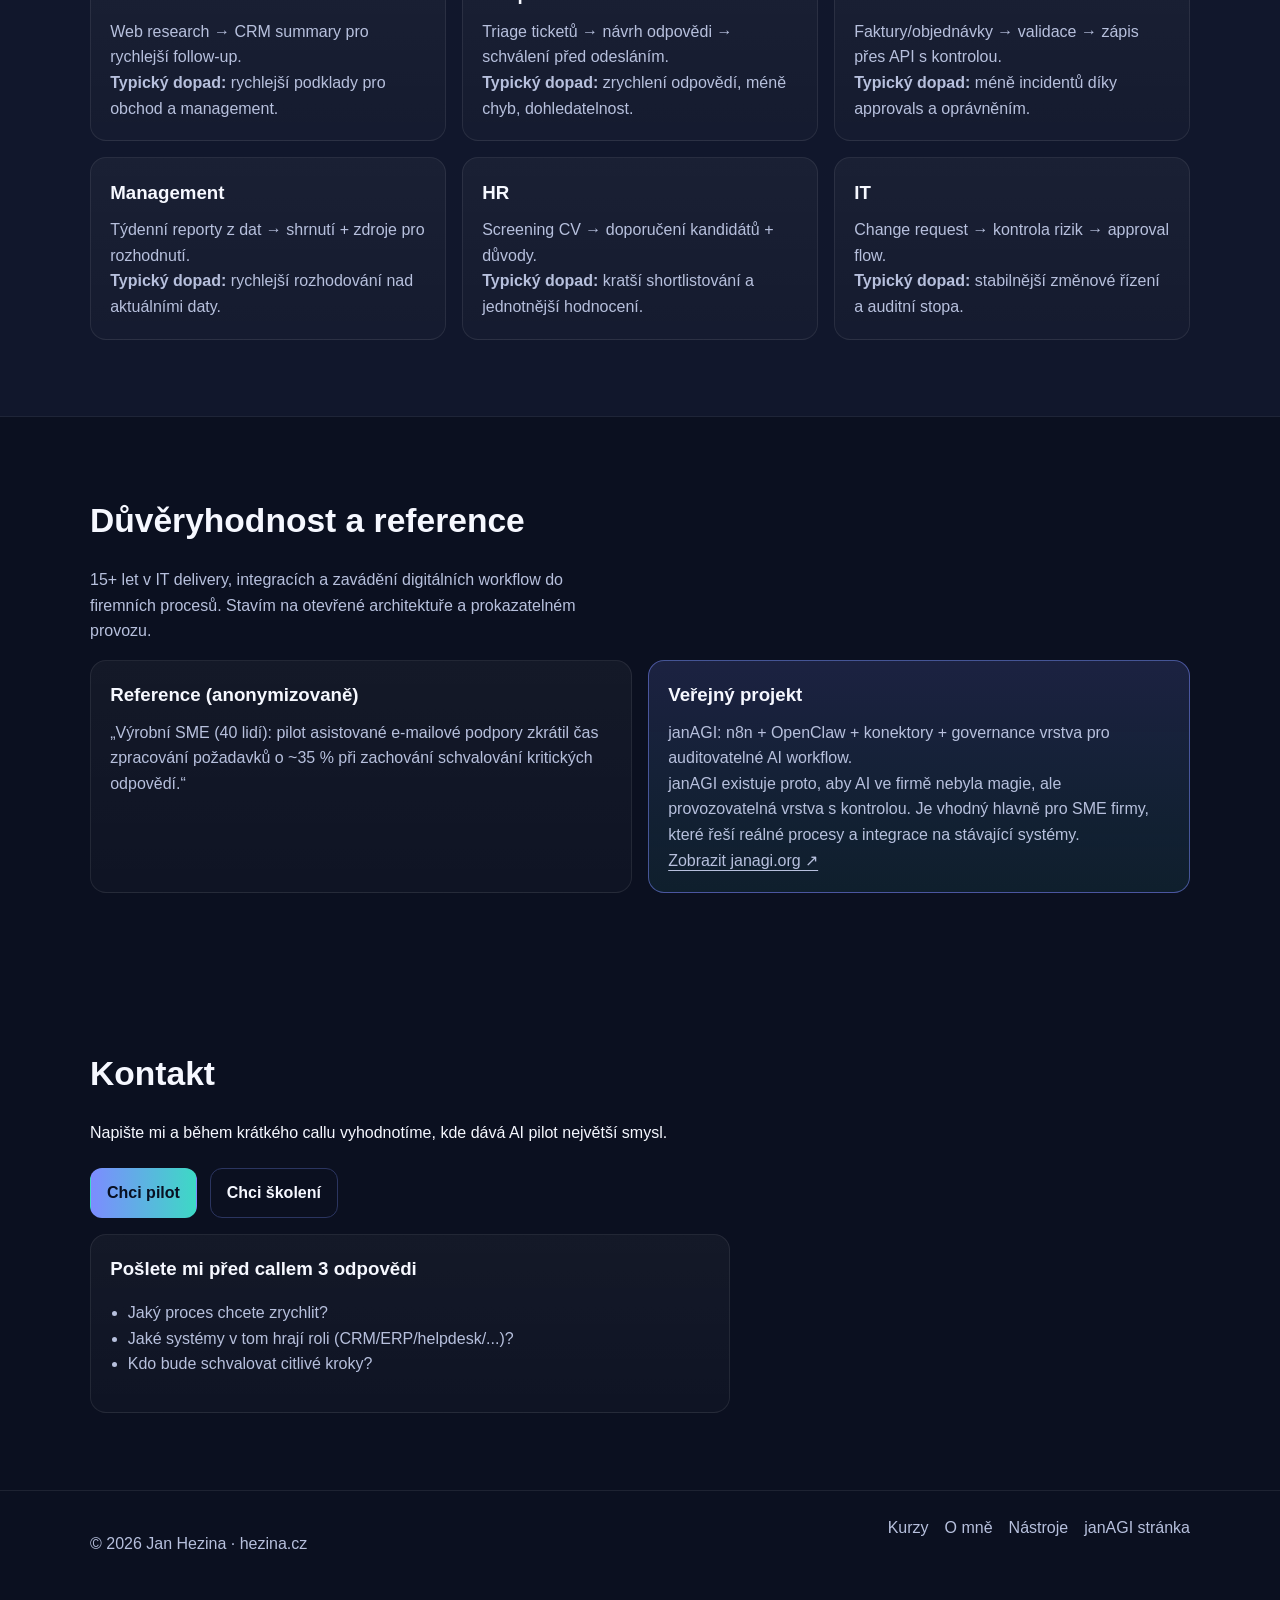
==== commit 22abbc3e: "Expand site with dedicated courses, bio, and tools pages" ====
--- a/index.html
+++ b/index.html
@@ -10,13 +10,14 @@
 <body>
   <header class="site-header">
     <nav class="nav container">
-      <a href="#" class="brand">Jan Hezina</a>
+      <a href="/" class="brand">Jan Hezina</a>
       <button class="menu-toggle" aria-label="Otevřít menu" aria-expanded="false">☰</button>
       <div class="nav-links" id="navLinks">
         <a href="#nabidka">Nabídka</a>
         <a href="#demo">2min demo</a>
-        <a href="#deliverables">Deliverables</a>
-        <a href="#cases">Use-cases</a>
+        <a href="/kurzy.html">Kurzy</a>
+        <a href="/o-mne.html">O mně</a>
+        <a href="/nastroje.html">Nástroje</a>
         <a href="#kontakt" class="btn btn-small">Kontakt</a>
       </div>
     </nav>
@@ -36,7 +37,7 @@
       </ul>
       <div class="hero-ctas">
         <a class="btn" href="#kontakt">Domluvit pilot (20 min)</a>
-        <a class="btn btn-secondary" href="#kontakt">Chci školení</a>
+        <a class="btn btn-secondary" href="/kurzy.html">Chci školení</a>
         <a class="link-cta" href="https://janagi.org" target="_blank" rel="noopener">janAGI (open-source projekt) ↗</a>
       </div>
     </section>
@@ -52,6 +53,14 @@
           <li><strong>Předání:</strong> runbook, checklist, doporučení pro škálování.</li>
         </ol>
       </div>
+    </section>
+
+    <section class="section container" id="mikrobio">
+      <h2>Krátce o mně</h2>
+      <article class="card">
+        <p>15+ let v IT (integrace, workflow, delivery). Poslední roky stavím AI vrstvy nad procesy – tak, aby byly provozovatelné, auditovatelné a bezpečné. Učím týmy i jednotlivce AI používat prakticky: od mindsetu po automatizaci.</p>
+        <p class="section-link"><a class="link-cta" href="/o-mne.html">Zobrazit celý profil ↗</a></p>
+      </article>
     </section>
 
     <section class="section container" id="demo">
@@ -90,6 +99,7 @@
               <li>Governance a pravidla používání AI</li>
             </ul>
             <p><strong>Rozsah:</strong> od 1 dne (online / onsite).</p>
+            <p class="section-link"><a class="link-cta" href="/kurzy.html">Detail kurzů ↗</a></p>
           </article>
           <article class="card">
             <h3>Delivery partner (retainer)</h3>
@@ -197,7 +207,12 @@
   <footer class="footer">
     <div class="container">
       <p>© <span id="year"></span> Jan Hezina · hezina.cz</p>
-      <a href="/janagi/">janAGI stránka</a>
+      <div class="footer-links">
+        <a href="/kurzy.html">Kurzy</a>
+        <a href="/o-mne.html">O mně</a>
+        <a href="/nastroje.html">Nástroje</a>
+        <a href="/janagi/">janAGI stránka</a>
+      </div>
     </div>
   </footer>
 
--- a/styles.css
+++ b/styles.css
@@ -114,6 +114,9 @@
 .footer { border-top: 1px solid rgba(255,255,255,0.08); padding: 1.5rem 0 2.2rem; }
 .footer .container { display: flex; justify-content: space-between; gap: 1rem; flex-wrap: wrap; color: var(--muted); }
 
+.section-link { margin-top: 0.8rem !important; }
+.footer-links { display: flex; gap: 1rem; flex-wrap: wrap; }
+
 @media (max-width: 980px) {
   .grid.two, .grid.three, .flow-diagram { grid-template-columns: 1fr; }
 }
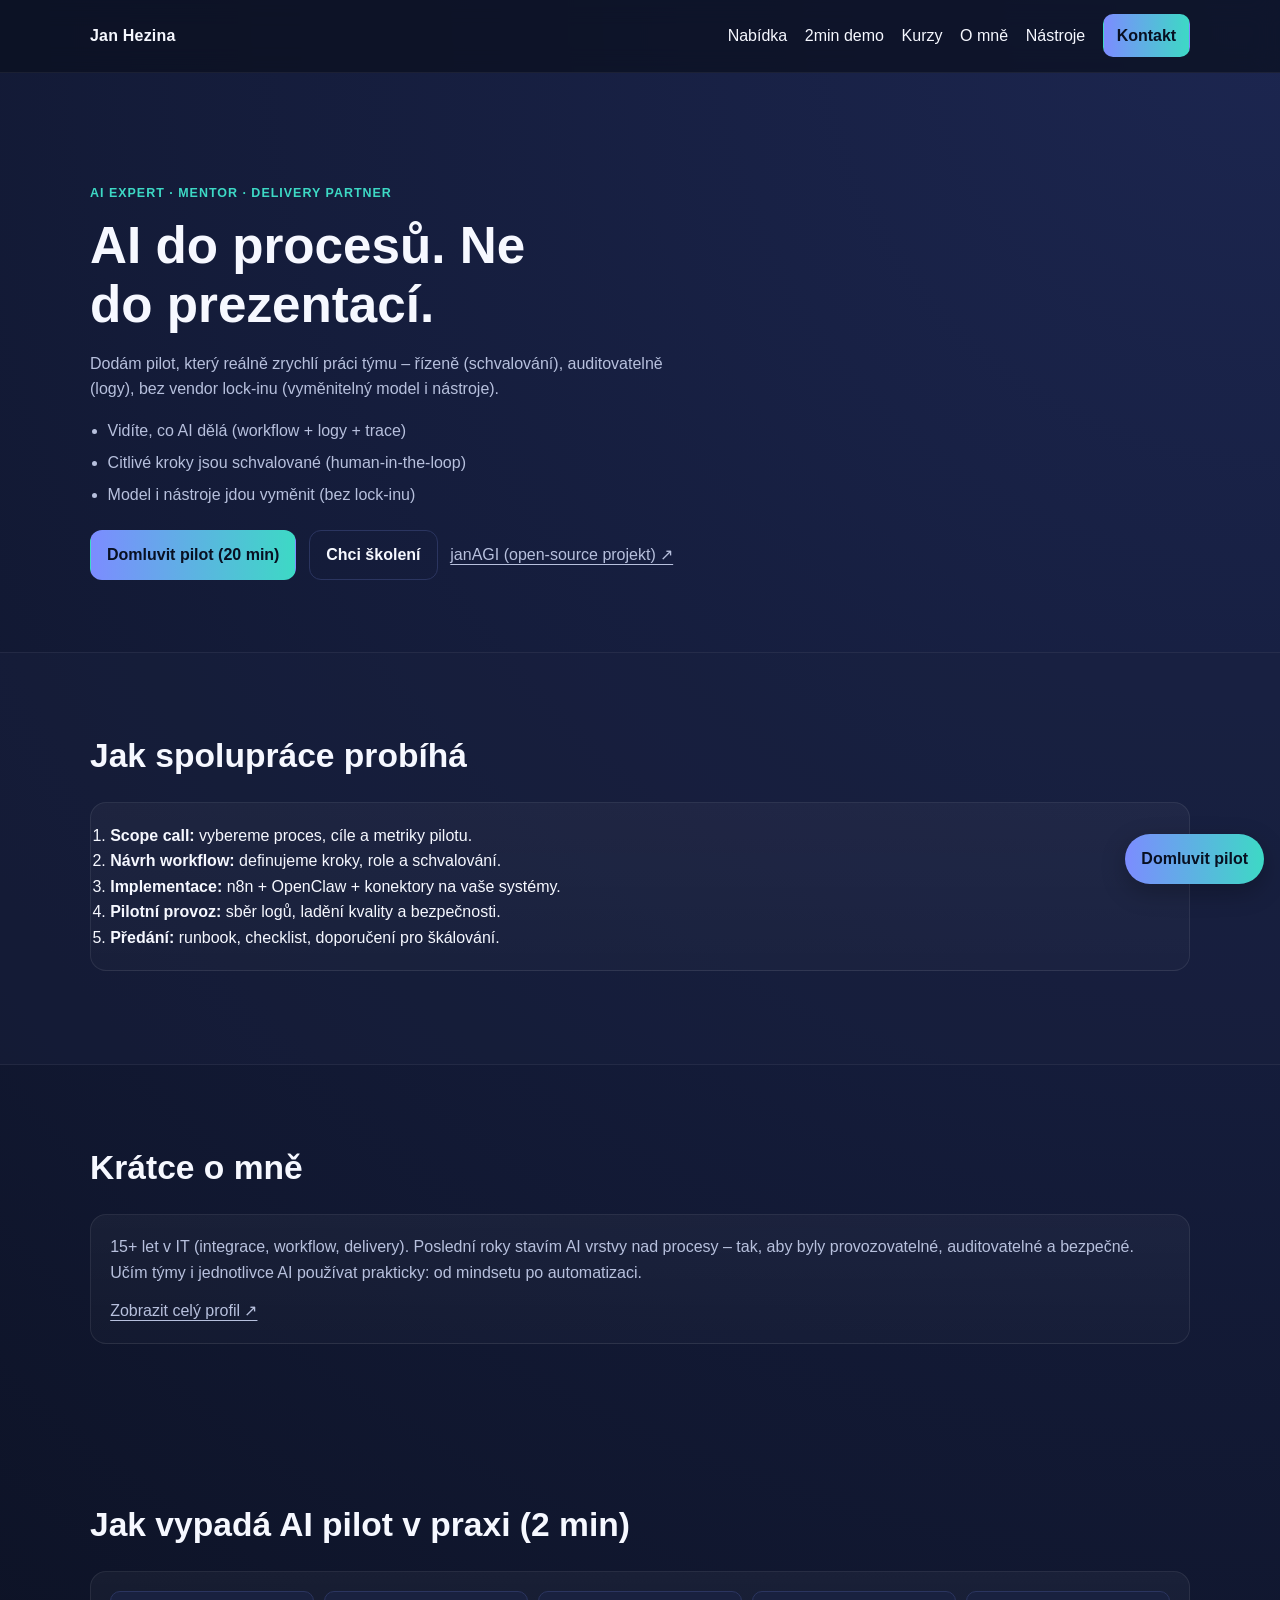
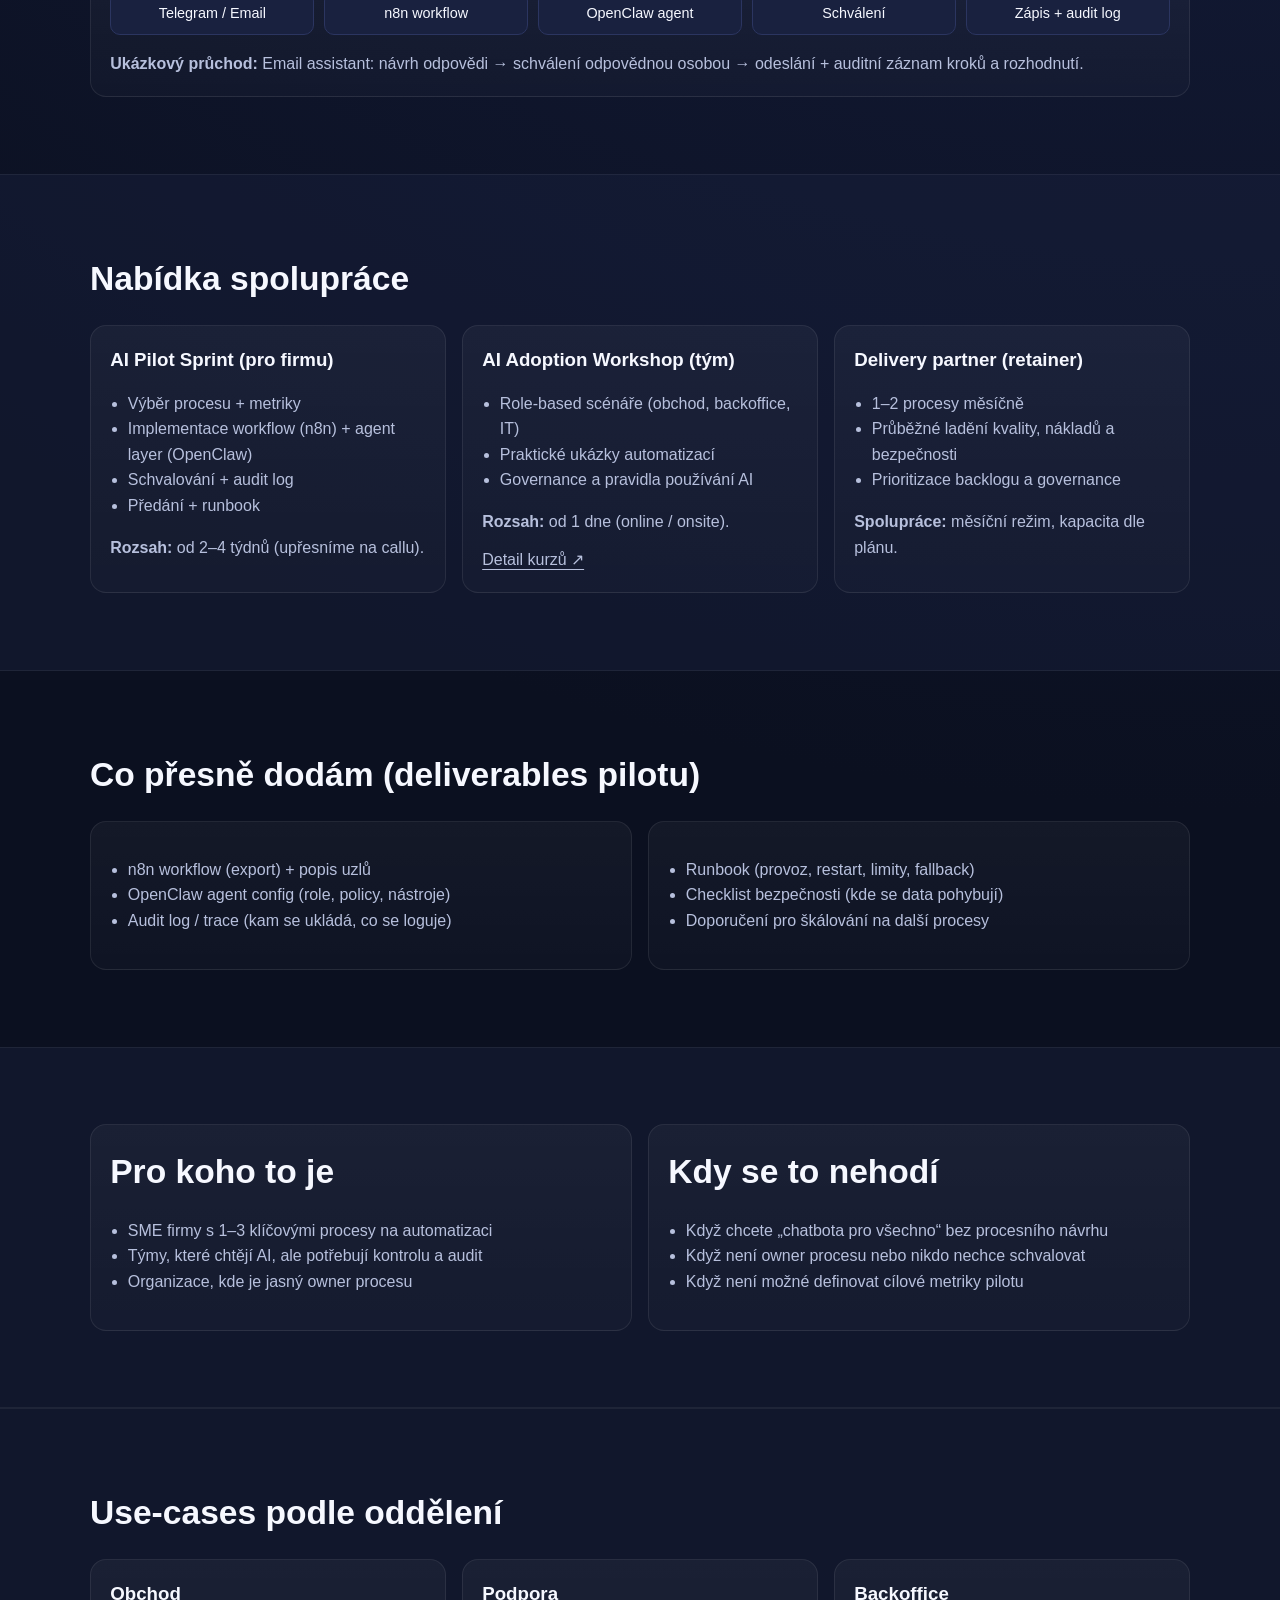
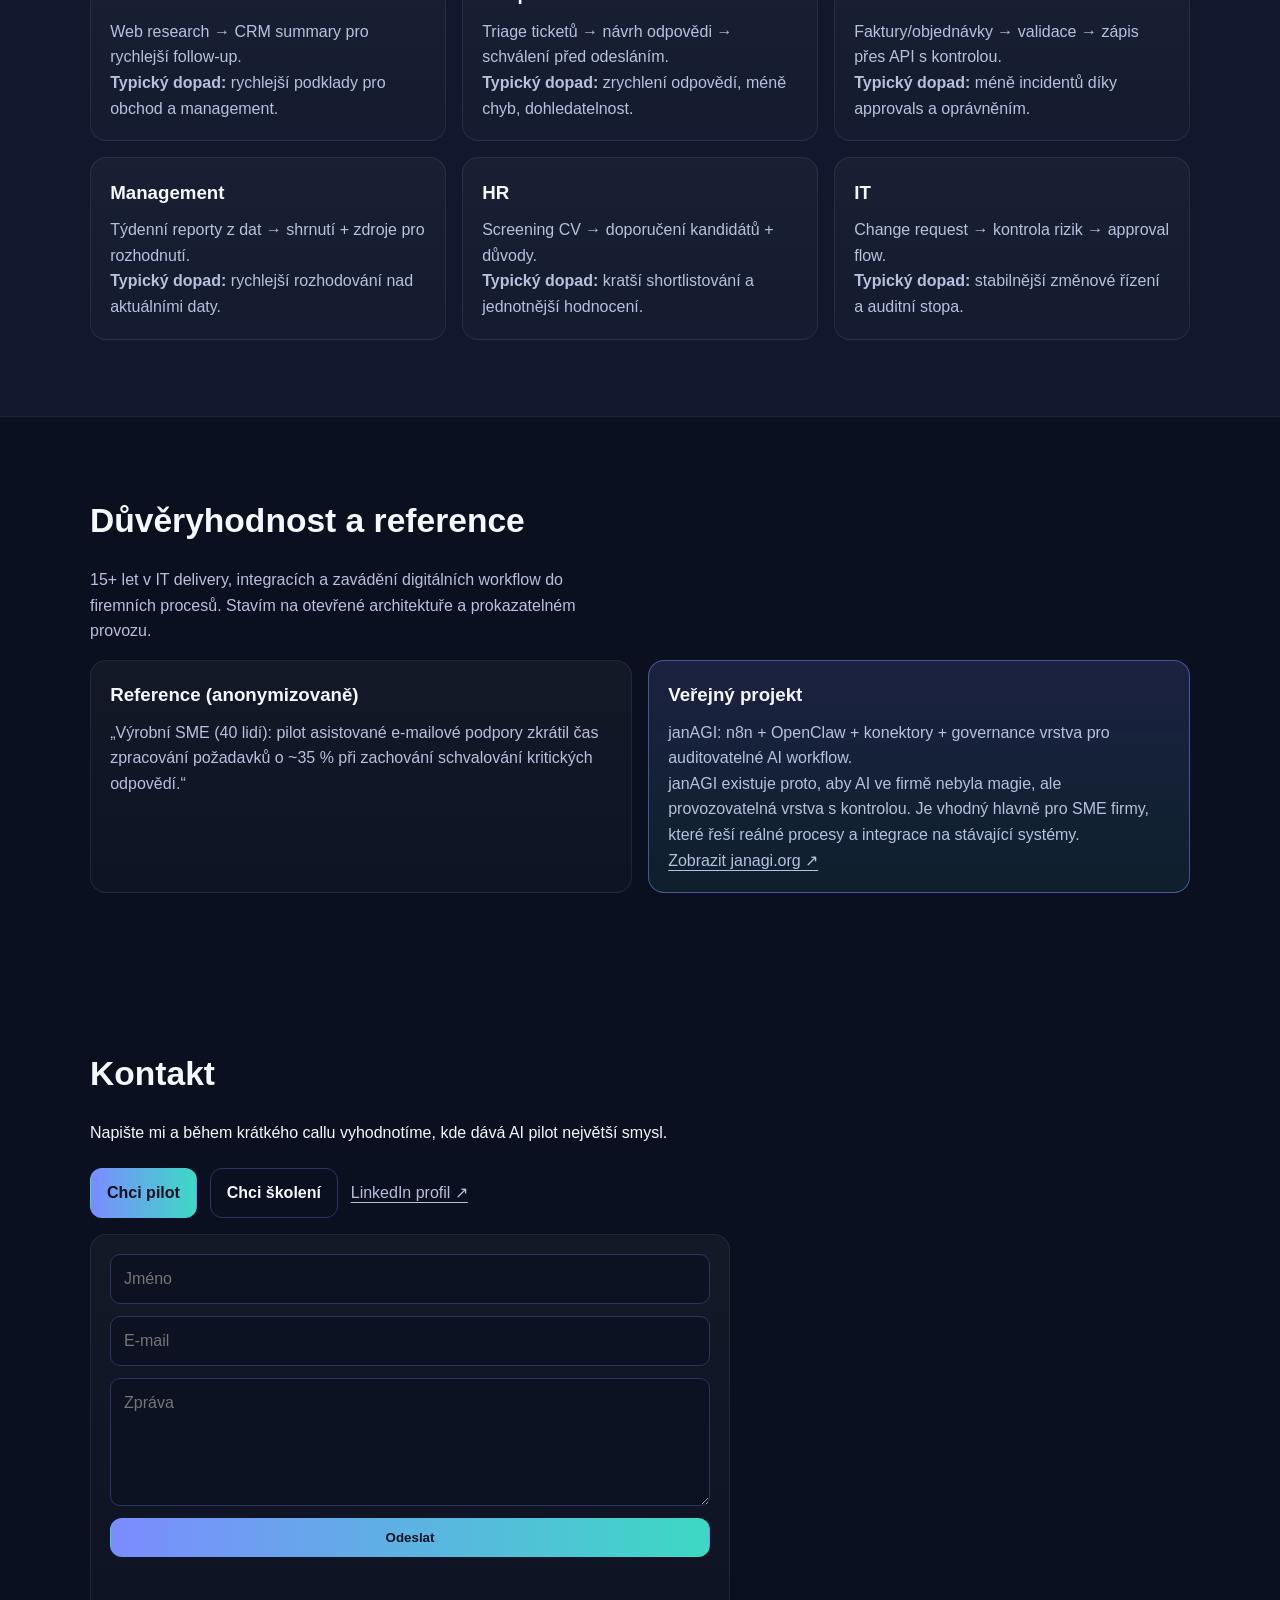
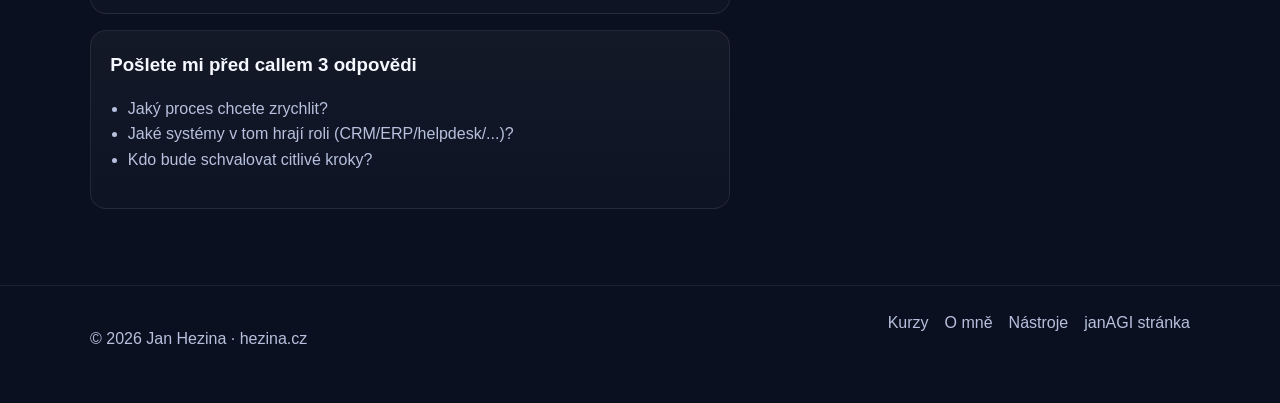
==== commit cff1446a: "Update contact section with new email, LinkedIn and webhook form" ====
--- a/index.html
+++ b/index.html
@@ -190,9 +190,21 @@
       <h2>Kontakt</h2>
       <p>Napište mi a během krátkého callu vyhodnotíme, kde dává AI pilot největší smysl.</p>
       <div class="hero-ctas">
-        <a class="btn" href="mailto:jan@hezina.cz?subject=Chci%20pilot%20AI%20procesu&body=Jak%C3%BD%20proces%20chcete%20zrychlit%3F%0A%0AJak%C3%A9%20syst%C3%A9my%20v%20tom%20hraj%C3%AD%20roli%3F%0A%0AKdo%20bude%20schvalovat%20citliv%C3%A9%20kroky%3F">Chci pilot</a>
-        <a class="btn btn-secondary" href="mailto:jan@hezina.cz?subject=Chci%20AI%20%C5%A1kolen%C3%AD%20pro%20t%C3%BDm">Chci školení</a>
-      </div>
+        <a class="btn" href="mailto:info@hezina.cz?subject=Chci%20pilot%20AI%20procesu&body=Jak%C3%BD%20proces%20chcete%20zrychlit%3F%0A%0AJak%C3%A9%20syst%C3%A9my%20v%20tom%20hraj%C3%AD%20roli%3F%0A%0AKdo%20bude%20schvalovat%20citliv%C3%A9%20kroky%3F">Chci pilot</a>
+        <a class="btn btn-secondary" href="mailto:info@hezina.cz?subject=Chci%20AI%20%C5%A1kolen%C3%AD%20pro%20t%C3%BDm">Chci školení</a>
+        <a class="link-cta" href="https://www.linkedin.com/in/jan-hezina/" target="_blank" rel="noopener">LinkedIn profil ↗</a>
+      </div>
+      <form id="contactForm" class="contact-form card">
+        <input type="hidden" name="site_id" value="hezina">
+        <input name="name" placeholder="Jméno" required>
+        <input name="email" type="email" placeholder="E-mail" required>
+        <textarea name="message" placeholder="Zpráva" required></textarea>
+
+        <input name="website" class="contact-honeypot" tabindex="-1" autocomplete="off">
+
+        <button class="btn" type="submit">Odeslat</button>
+        <p id="status" aria-live="polite"></p>
+      </form>
       <div class="card prep-card">
         <h3>Pošlete mi před callem 3 odpovědi</h3>
         <ul>
--- a/styles.css
+++ b/styles.css
@@ -109,6 +109,39 @@
   text-align: center;
   font-size: 0.9rem;
 }
+
+.contact-form {
+  margin-top: 1rem;
+  max-width: 40rem;
+  display: grid;
+  gap: 0.75rem;
+}
+
+.contact-form input,
+.contact-form textarea {
+  width: 100%;
+  border: 1px solid var(--border);
+  border-radius: 10px;
+  padding: 0.7rem 0.8rem;
+  background: rgba(11, 16, 32, 0.75);
+  color: var(--text);
+  font: inherit;
+}
+
+.contact-form textarea {
+  min-height: 8rem;
+  resize: vertical;
+}
+
+.contact-form #status {
+  min-height: 1.5rem;
+  color: var(--muted);
+}
+
+.contact-honeypot {
+  display: none;
+}
+
 .prep-card { margin-top: 1rem; max-width: 40rem; }
 
 .footer { border-top: 1px solid rgba(255,255,255,0.08); padding: 1.5rem 0 2.2rem; }
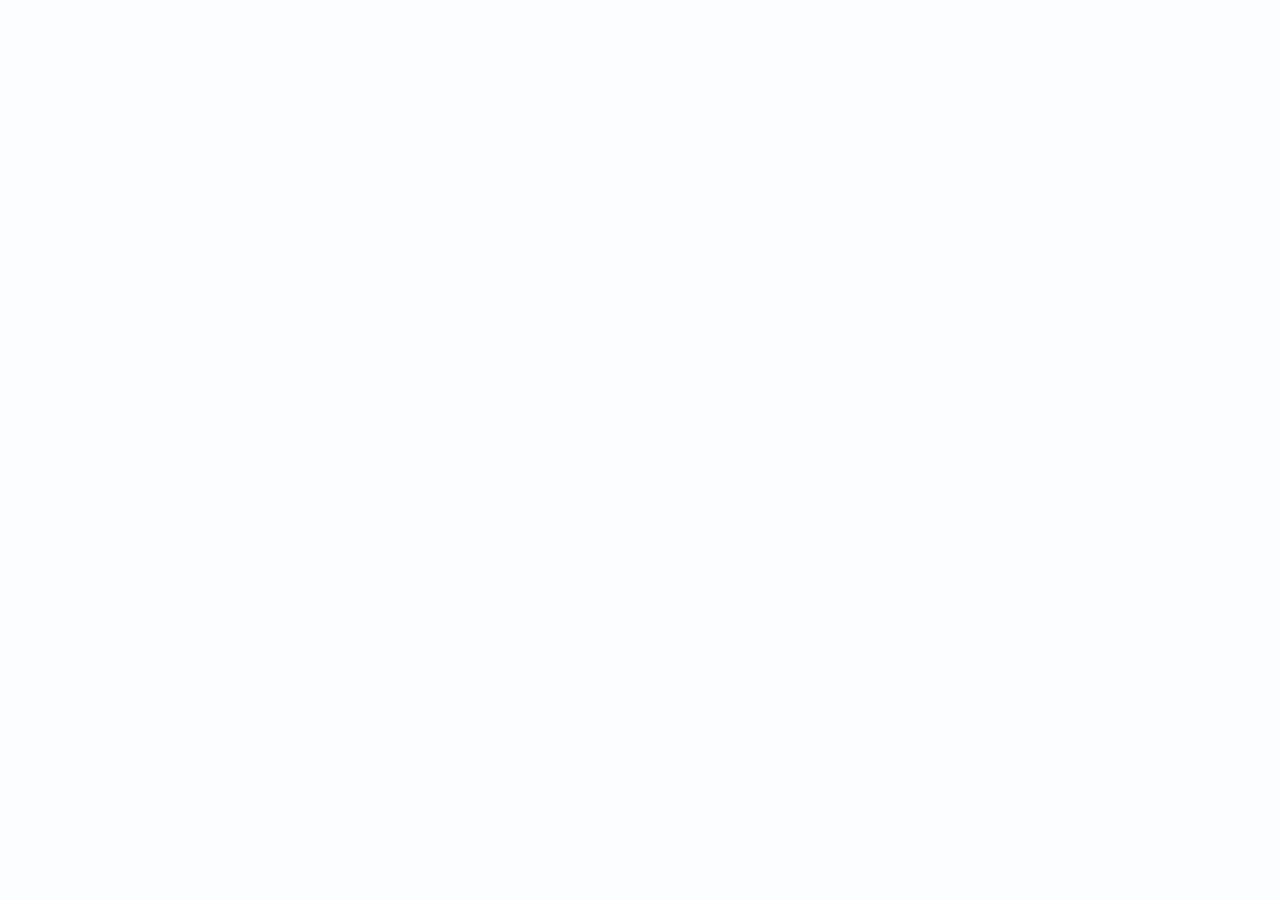
==== commit 82edb2bd: "feat: Update footer with new link and change service section titles feat: Enhance Hero component wit" ====
--- a/index.html
+++ b/index.html
@@ -1,233 +1,62 @@
-<!DOCTYPE html>
+<!doctype html>
 <html lang="cs">
 <head>
-  <meta charset="UTF-8">
-  <meta name="viewport" content="width=device-width, initial-scale=1.0">
-  <meta name="description" content="Jan Hezina – AI piloty pro firmy: řízeně, auditovatelně a bez vendor lock-inu.">
-  <title>Jan Hezina | AI piloty, workshopy a delivery partner</title>
-  <link rel="stylesheet" href="styles.css">
+<meta charset="utf-8" />
+<meta name="viewport" content="width=device-width, initial-scale=1.0" />
+<title>Jan Hezina — AI asistent, který zná vaši firmu</title>
+<meta name="description" content="Váš vlastní Jarvis pro firmu. AI asistent napojený na vaše emaily, dokumenty a zakázky. Postupně přebírá rutinní práci. Vaše data zůstávají vaše." />
+<meta property="og:title" content="Jan Hezina — AI asistent, který zná vaši firmu" />
+<meta property="og:description" content="AI asistent napojený na vaše emaily, dokumenty a zakázky. Učí se, jak vaše firma funguje." />
+<meta property="og:type" content="website" />
+<link rel="icon" href="data:image/svg+xml,%3Csvg xmlns='http://www.w3.org/2000/svg' viewBox='0 0 32 32'%3E%3Crect width='32' height='32' rx='8' fill='%231f4ed8'/%3E%3Ctext x='16' y='22' font-family='Geist,Inter,sans-serif' font-size='18' font-weight='700' text-anchor='middle' fill='white'%3EJ%3C/text%3E%3C/svg%3E" />
+
+<link rel="preconnect" href="https://fonts.googleapis.com" />
+<link rel="preconnect" href="https://fonts.gstatic.com" crossorigin />
+<link href="https://fonts.googleapis.com/css2?family=Geist:wght@400;500;600;700&family=Instrument+Serif:ital@0;1&family=JetBrains+Mono:wght@400;500&display=swap" rel="stylesheet" />
+
+<link rel="stylesheet" href="styles.css" />
+
+<script>
+// Dark mode init — read before paint to avoid flash
+(function() {
+  try {
+    var saved = localStorage.getItem('hez_theme');
+    if (saved === 'dark' || (saved == null && window.matchMedia('(prefers-color-scheme: dark)').matches)) {
+      document.documentElement.setAttribute('data-theme', 'dark');
+    }
+  } catch(e) {}
+})();
+</script>
+
+<script src="https://unpkg.com/react@18.3.1/umd/react.development.js" integrity="sha384-hD6/rw4ppMLGNu3tX5cjIb+uRZ7UkRJ6BPkLpg4hAu/6onKUg4lLsHAs9EBPT82L" crossorigin="anonymous"></script>
+<script src="https://unpkg.com/react-dom@18.3.1/umd/react-dom.development.js" integrity="sha384-u6aeetuaXnQ38mYT8rp6sbXaQe3NL9t+IBXmnYxwkUI2Hw4bsp2Wvmx4yRQF1uAm" crossorigin="anonymous"></script>
+<script src="https://unpkg.com/@babel/standalone@7.29.0/babel.min.js" integrity="sha384-m08KidiNqLdpJqLq95G/LEi8Qvjl/xUYll3QILypMoQ65QorJ9Lvtp2RXYGBFj1y" crossorigin="anonymous"></script>
 </head>
 <body>
-  <header class="site-header">
-    <nav class="nav container">
-      <a href="/" class="brand">Jan Hezina</a>
-      <button class="menu-toggle" aria-label="Otevřít menu" aria-expanded="false">☰</button>
-      <div class="nav-links" id="navLinks">
-        <a href="#nabidka">Nabídka</a>
-        <a href="#demo">2min demo</a>
-        <a href="/kurzy.html">Kurzy</a>
-        <a href="/o-mne.html">O mně</a>
-        <a href="/nastroje.html">Nástroje</a>
-        <a href="#kontakt" class="btn btn-small">Kontakt</a>
-      </div>
-    </nav>
-  </header>
+<div id="root"></div>
 
-  <a class="sticky-cta" href="#kontakt">Domluvit pilot</a>
-
-  <main>
-    <section class="hero container" id="hero">
-      <p class="eyebrow">AI expert · mentor · delivery partner</p>
-      <h1>AI do procesů. Ne do prezentací.</h1>
-      <p class="lead">Dodám pilot, který reálně zrychlí práci týmu – řízeně (schvalování), auditovatelně (logy), bez vendor lock-inu (vyměnitelný model i nástroje).</p>
-      <ul class="hero-benefits">
-        <li>Vidíte, co AI dělá (workflow + logy + trace)</li>
-        <li>Citlivé kroky jsou schvalované (human-in-the-loop)</li>
-        <li>Model i nástroje jdou vyměnit (bez lock-inu)</li>
-      </ul>
-      <div class="hero-ctas">
-        <a class="btn" href="#kontakt">Domluvit pilot (20 min)</a>
-        <a class="btn btn-secondary" href="/kurzy.html">Chci školení</a>
-        <a class="link-cta" href="https://janagi.org" target="_blank" rel="noopener">janAGI (open-source projekt) ↗</a>
-      </div>
-    </section>
-
-    <section class="section section-muted" id="spoluprace">
-      <div class="container">
-        <h2>Jak spolupráce probíhá</h2>
-        <ol class="steps-list card">
-          <li><strong>Scope call:</strong> vybereme proces, cíle a metriky pilotu.</li>
-          <li><strong>Návrh workflow:</strong> definujeme kroky, role a schvalování.</li>
-          <li><strong>Implementace:</strong> n8n + OpenClaw + konektory na vaše systémy.</li>
-          <li><strong>Pilotní provoz:</strong> sběr logů, ladění kvality a bezpečnosti.</li>
-          <li><strong>Předání:</strong> runbook, checklist, doporučení pro škálování.</li>
-        </ol>
-      </div>
-    </section>
-
-    <section class="section container" id="mikrobio">
-      <h2>Krátce o mně</h2>
-      <article class="card">
-        <p>15+ let v IT (integrace, workflow, delivery). Poslední roky stavím AI vrstvy nad procesy – tak, aby byly provozovatelné, auditovatelné a bezpečné. Učím týmy i jednotlivce AI používat prakticky: od mindsetu po automatizaci.</p>
-        <p class="section-link"><a class="link-cta" href="/o-mne.html">Zobrazit celý profil ↗</a></p>
-      </article>
-    </section>
-
-    <section class="section container" id="demo">
-      <h2>Jak vypadá AI pilot v praxi (2 min)</h2>
-      <article class="card flow-card">
-        <div class="flow-diagram" aria-label="Diagram AI workflow">
-          <span>Telegram / Email</span>
-          <span>n8n workflow</span>
-          <span>OpenClaw agent</span>
-          <span>Schválení</span>
-          <span>Zápis + audit log</span>
-        </div>
-        <p><strong>Ukázkový průchod:</strong> Email assistant: návrh odpovědi → schválení odpovědnou osobou → odeslání + auditní záznam kroků a rozhodnutí.</p>
-      </article>
-    </section>
-
-    <section class="section section-muted" id="nabidka">
-      <div class="container">
-        <h2>Nabídka spolupráce</h2>
-        <div class="grid three">
-          <article class="card">
-            <h3>AI Pilot Sprint (pro firmu)</h3>
-            <ul>
-              <li>Výběr procesu + metriky</li>
-              <li>Implementace workflow (n8n) + agent layer (OpenClaw)</li>
-              <li>Schvalování + audit log</li>
-              <li>Předání + runbook</li>
-            </ul>
-            <p><strong>Rozsah:</strong> od 2–4 týdnů (upřesníme na callu).</p>
-          </article>
-          <article class="card">
-            <h3>AI Adoption Workshop (tým)</h3>
-            <ul>
-              <li>Role-based scénáře (obchod, backoffice, IT)</li>
-              <li>Praktické ukázky automatizací</li>
-              <li>Governance a pravidla používání AI</li>
-            </ul>
-            <p><strong>Rozsah:</strong> od 1 dne (online / onsite).</p>
-            <p class="section-link"><a class="link-cta" href="/kurzy.html">Detail kurzů ↗</a></p>
-          </article>
-          <article class="card">
-            <h3>Delivery partner (retainer)</h3>
-            <ul>
-              <li>1–2 procesy měsíčně</li>
-              <li>Průběžné ladění kvality, nákladů a bezpečnosti</li>
-              <li>Prioritizace backlogu a governance</li>
-            </ul>
-            <p><strong>Spolupráce:</strong> měsíční režim, kapacita dle plánu.</p>
-          </article>
-        </div>
-      </div>
-    </section>
-
-    <section class="section container" id="deliverables">
-      <h2>Co přesně dodám (deliverables pilotu)</h2>
-      <div class="grid two">
-        <article class="card">
-          <ul>
-            <li>n8n workflow (export) + popis uzlů</li>
-            <li>OpenClaw agent config (role, policy, nástroje)</li>
-            <li>Audit log / trace (kam se ukládá, co se loguje)</li>
-          </ul>
-        </article>
-        <article class="card">
-          <ul>
-            <li>Runbook (provoz, restart, limity, fallback)</li>
-            <li>Checklist bezpečnosti (kde se data pohybují)</li>
-            <li>Doporučení pro škálování na další procesy</li>
-          </ul>
-        </article>
-      </div>
-    </section>
-
-    <section class="section section-muted" id="fit">
-      <div class="container grid two">
-        <article class="card">
-          <h2>Pro koho to je</h2>
-          <ul>
-            <li>SME firmy s 1–3 klíčovými procesy na automatizaci</li>
-            <li>Týmy, které chtějí AI, ale potřebují kontrolu a audit</li>
-            <li>Organizace, kde je jasný owner procesu</li>
-          </ul>
-        </article>
-        <article class="card">
-          <h2>Kdy se to nehodí</h2>
-          <ul>
-            <li>Když chcete „chatbota pro všechno“ bez procesního návrhu</li>
-            <li>Když není owner procesu nebo nikdo nechce schvalovat</li>
-            <li>Když není možné definovat cílové metriky pilotu</li>
-          </ul>
-        </article>
-      </div>
-    </section>
-
-    <section class="section section-muted" id="cases">
-      <div class="container">
-        <h2>Use-cases podle oddělení</h2>
-        <div class="grid three">
-          <article class="card"><h3>Obchod</h3><p>Web research → CRM summary pro rychlejší follow-up.<br><strong>Typický dopad:</strong> rychlejší podklady pro obchod a management.</p></article>
-          <article class="card"><h3>Podpora</h3><p>Triage ticketů → návrh odpovědi → schválení před odesláním.<br><strong>Typický dopad:</strong> zrychlení odpovědí, méně chyb, dohledatelnost.</p></article>
-          <article class="card"><h3>Backoffice</h3><p>Faktury/objednávky → validace → zápis přes API s kontrolou.<br><strong>Typický dopad:</strong> méně incidentů díky approvals a oprávněním.</p></article>
-          <article class="card"><h3>Management</h3><p>Týdenní reporty z dat → shrnutí + zdroje pro rozhodnutí.<br><strong>Typický dopad:</strong> rychlejší rozhodování nad aktuálními daty.</p></article>
-          <article class="card"><h3>HR</h3><p>Screening CV → doporučení kandidátů + důvody.<br><strong>Typický dopad:</strong> kratší shortlistování a jednotnější hodnocení.</p></article>
-          <article class="card"><h3>IT</h3><p>Change request → kontrola rizik → approval flow.<br><strong>Typický dopad:</strong> stabilnější změnové řízení a auditní stopa.</p></article>
-        </div>
-      </div>
-    </section>
-
-    <section class="section container" id="duveryhodnost">
-      <h2>Důvěryhodnost a reference</h2>
-      <p class="lead small">15+ let v IT delivery, integracích a zavádění digitálních workflow do firemních procesů. Stavím na otevřené architektuře a prokazatelném provozu.</p>
-      <div class="grid two">
-        <article class="card">
-          <h3>Reference (anonymizovaně)</h3>
-          <p>„Výrobní SME (40 lidí): pilot asistované e-mailové podpory zkrátil čas zpracování požadavků o ~35 % při zachování schvalování kritických odpovědí.“</p>
-        </article>
-        <article class="card card-featured">
-          <h3>Veřejný projekt</h3>
-          <p>janAGI: n8n + OpenClaw + konektory + governance vrstva pro auditovatelné AI workflow.</p>
-          <p>janAGI existuje proto, aby AI ve firmě nebyla magie, ale provozovatelná vrstva s kontrolou. Je vhodný hlavně pro SME firmy, které řeší reálné procesy a integrace na stávající systémy.</p>
-          <a class="link-cta" href="https://janagi.org" target="_blank" rel="noopener">Zobrazit janagi.org ↗</a>
-        </article>
-      </div>
-    </section>
-
-    <section class="section container" id="kontakt">
-      <h2>Kontakt</h2>
-      <p>Napište mi a během krátkého callu vyhodnotíme, kde dává AI pilot největší smysl.</p>
-      <div class="hero-ctas">
-        <a class="btn" href="mailto:info@hezina.cz?subject=Chci%20pilot%20AI%20procesu&body=Jak%C3%BD%20proces%20chcete%20zrychlit%3F%0A%0AJak%C3%A9%20syst%C3%A9my%20v%20tom%20hraj%C3%AD%20roli%3F%0A%0AKdo%20bude%20schvalovat%20citliv%C3%A9%20kroky%3F">Chci pilot</a>
-        <a class="btn btn-secondary" href="mailto:info@hezina.cz?subject=Chci%20AI%20%C5%A1kolen%C3%AD%20pro%20t%C3%BDm">Chci školení</a>
-        <a class="link-cta" href="https://www.linkedin.com/in/jan-hezina/" target="_blank" rel="noopener">LinkedIn profil ↗</a>
-      </div>
-      <form id="contactForm" class="contact-form card">
-        <input type="hidden" name="site_id" value="hezina">
-        <input name="name" placeholder="Jméno" required>
-        <input name="email" type="email" placeholder="E-mail" required>
-        <textarea name="message" placeholder="Zpráva" required></textarea>
-
-        <input name="website" class="contact-honeypot" tabindex="-1" autocomplete="off">
-
-        <button class="btn" type="submit">Odeslat</button>
-        <p id="status" aria-live="polite"></p>
-      </form>
-      <div class="card prep-card">
-        <h3>Pošlete mi před callem 3 odpovědi</h3>
-        <ul>
-          <li>Jaký proces chcete zrychlit?</li>
-          <li>Jaké systémy v tom hrají roli (CRM/ERP/helpdesk/...)?</li>
-          <li>Kdo bude schvalovat citlivé kroky?</li>
-        </ul>
-      </div>
-    </section>
-  </main>
-
-  <footer class="footer">
-    <div class="container">
-      <p>© <span id="year"></span> Jan Hezina · hezina.cz</p>
-      <div class="footer-links">
-        <a href="/kurzy.html">Kurzy</a>
-        <a href="/o-mne.html">O mně</a>
-        <a href="/nastroje.html">Nástroje</a>
-        <a href="/janagi/">janAGI stránka</a>
-      </div>
-    </div>
-  </footer>
-
-  <script src="script.js"></script>
+<script type="text/babel" src="tweaks-panel.jsx"></script>
+<script type="text/babel" src="components/Nav.jsx"></script>
+<script type="text/babel" src="components/Hero.jsx"></script>
+<script type="text/babel" src="components/NoBS.jsx"></script>
+<script type="text/babel" src="components/MagicVsOps.jsx"></script>
+<script type="text/babel" src="components/Editorial.jsx"></script>
+<script type="text/babel" src="components/Benefits.jsx"></script>
+<script type="text/babel" src="components/DayWith.jsx"></script>
+<script type="text/babel" src="components/Calculator.jsx"></script>
+<script type="text/babel" src="components/Stack.jsx"></script>
+<script type="text/babel" src="components/Services.jsx"></script>
+<script type="text/babel" src="components/FitCheck.jsx"></script>
+<script type="text/babel" src="components/Process.jsx"></script>
+<script type="text/babel" src="components/Pricing.jsx"></script>
+<script type="text/babel" src="components/Cases.jsx"></script>
+<script type="text/babel" src="components/About.jsx"></script>
+<script type="text/babel" src="components/ForWhom.jsx"></script>
+<script type="text/babel" src="components/FAQ.jsx"></script>
+<script type="text/babel" src="components/Contact.jsx"></script>
+<script type="text/babel" src="components/Footer.jsx"></script>
+<script type="text/babel" src="components/CTAStrip.jsx"></script>
+<script type="text/babel" src="components/StickyCTA.jsx"></script>
+<script type="text/babel" src="app.jsx"></script>
 </body>
 </html>
--- a/styles.css
+++ b/styles.css
@@ -1,178 +1,2846 @@
+/* ---------- design tokens ---------- */
 :root {
-  --bg: #0b1020;
-  --panel: #121931;
-  --panel-soft: #19213f;
-  --text: #f6f8ff;
-  --muted: #b7c0dd;
-  --primary: #7c8cff;
-  --primary-2: #3dd9c5;
-  --border: #2b3560;
+  /* type */
+  --font-sans: "Geist", "Inter", -apple-system, BlinkMacSystemFont, "Segoe UI", sans-serif;
+  --font-serif: "Instrument Serif", Georgia, serif;
+  --font-mono: "JetBrains Mono", ui-monospace, "SF Mono", Menlo, monospace;
+
+  /* color */
+  --bg: oklch(0.992 0.003 250);
+  --bg-soft: oklch(0.972 0.006 250);
+  --bg-card: oklch(1 0 0);
+  --ink: oklch(0.18 0.022 255);
+  --ink-soft: oklch(0.42 0.018 255);
+  --ink-mute: oklch(0.58 0.014 255);
+  --line: oklch(0.91 0.008 255);
+  --line-strong: oklch(0.84 0.012 255);
+
+  --blue: oklch(0.48 0.14 252);
+  --blue-deep: oklch(0.36 0.13 254);
+  --blue-soft: oklch(0.94 0.025 252);
+  --blue-glow: oklch(0.78 0.12 230);
+
+  /* layout */
+  --maxw: 1180px;
+  --gutter: clamp(20px, 4vw, 48px);
+  --section-y: clamp(72px, 11vw, 144px);
+
+  --radius-sm: 8px;
+  --radius: 14px;
+  --radius-lg: 22px;
 }
 
 * { box-sizing: border-box; }
+html, body { margin: 0; padding: 0; }
+html { -webkit-text-size-adjust: 100%; scroll-behavior: smooth; }
+
 body {
+  font-family: var(--font-sans);
+  font-size: 17px;
+  line-height: 1.55;
+  color: var(--ink);
+  background: var(--bg);
+  font-feature-settings: "ss01", "cv11";
+  -webkit-font-smoothing: antialiased;
+  text-rendering: optimizeLegibility;
+}
+
+img, svg { display: block; max-width: 100%; }
+button { font: inherit; }
+a { color: inherit; }
+
+/* ---------- type ---------- */
+h1, h2, h3, h4 {
+  font-family: var(--font-sans);
+  font-weight: 600;
+  letter-spacing: -0.02em;
+  text-wrap: balance;
   margin: 0;
-  font-family: Inter, Segoe UI, Arial, sans-serif;
-  background: radial-gradient(circle at top right, #1c2650 0%, var(--bg) 45%);
-  color: var(--text);
+  color: var(--ink);
+}
+h1 { font-size: clamp(40px, 6.4vw, 76px); line-height: 1.02; letter-spacing: -0.035em; font-weight: 600; }
+h2 { font-size: clamp(30px, 4.2vw, 50px); line-height: 1.08; letter-spacing: -0.028em; }
+h3 { font-size: clamp(20px, 2.2vw, 24px); line-height: 1.25; letter-spacing: -0.018em; }
+p { margin: 0; text-wrap: pretty; }
+
+.serif { font-family: var(--font-serif); font-weight: 400; font-style: italic; letter-spacing: 0; }
+.mono  { font-family: var(--font-mono); font-size: 0.82em; letter-spacing: -0.005em; }
+
+.eyebrow {
+  display: inline-flex;
+  align-items: center;
+  gap: 8px;
+  font-family: var(--font-mono);
+  font-size: 12px;
+  font-weight: 500;
+  text-transform: uppercase;
+  letter-spacing: 0.08em;
+  color: var(--ink-mute);
+}
+.eyebrow .dot {
+  width: 6px; height: 6px; border-radius: 50%;
+  background: var(--blue);
+}
+
+/* ---------- layout ---------- */
+.container {
+  width: 100%;
+  max-width: var(--maxw);
+  margin: 0 auto;
+  padding-left: var(--gutter);
+  padding-right: var(--gutter);
+}
+.section { padding-top: var(--section-y); padding-bottom: var(--section-y); }
+.section--tight { padding-top: clamp(56px, 8vw, 96px); padding-bottom: clamp(56px, 8vw, 96px); }
+.section--soft { background: var(--bg-soft); }
+
+.divider { height: 1px; background: var(--line); width: 100%; }
+
+/* ---------- nav ---------- */
+.nav {
+  position: sticky; top: 0; z-index: 40;
+  background: color-mix(in oklab, var(--bg) 86%, transparent);
+  backdrop-filter: saturate(140%) blur(14px);
+  -webkit-backdrop-filter: saturate(140%) blur(14px);
+  border-bottom: 1px solid transparent;
+  transition: border-color .2s ease, background .2s ease;
+}
+.nav.is-scrolled { border-bottom-color: var(--line); }
+.nav__inner {
+  display: flex; align-items: center; justify-content: space-between;
+  height: 68px;
+}
+.brand {
+  display: inline-flex; align-items: center; gap: 10px;
+  font-weight: 600; letter-spacing: -0.01em; text-decoration: none; color: var(--ink);
+  font-size: 16px;
+}
+.brand__mark {
+  width: 28px; height: 28px; border-radius: 8px;
+  background: var(--ink);
+  color: white;
+  display: grid; place-items: center;
+  font-size: 13px; font-weight: 700;
+  letter-spacing: -0.02em;
+}
+.brand__sub {
+  font-family: var(--font-mono);
+  font-size: 11px;
+  color: var(--ink-mute);
+  font-weight: 400;
+  letter-spacing: 0;
+  margin-left: 4px;
+}
+.nav__links {
+  display: flex; align-items: center; gap: 28px;
+}
+.nav__links a {
+  text-decoration: none; color: var(--ink-soft);
+  font-size: 14px; font-weight: 500;
+  transition: color .15s ease;
+}
+.nav__links a:hover { color: var(--ink); }
+.nav__cta { display: flex; align-items: center; gap: 12px; }
+
+.nav__burger {
+  display: none;
+  width: 40px; height: 40px;
+  border: 1px solid var(--line);
+  background: var(--bg-card);
+  border-radius: 10px;
+  align-items: center; justify-content: center;
+  cursor: pointer;
+}
+.nav__burger span {
+  display: block; width: 16px; height: 1.5px; background: var(--ink);
+  position: relative;
+}
+.nav__burger span::before, .nav__burger span::after {
+  content: ""; position: absolute; left: 0; width: 16px; height: 1.5px; background: var(--ink);
+}
+.nav__burger span::before { top: -5px; }
+.nav__burger span::after { top: 5px; }
+
+.mobile-menu {
+  display: none;
+  position: fixed; inset: 68px 0 0 0;
+  background: var(--bg);
+  z-index: 39;
+  padding: 32px var(--gutter);
+}
+.mobile-menu.is-open { display: block; }
+.mobile-menu a {
+  display: block;
+  font-size: 24px; font-weight: 500;
+  letter-spacing: -0.02em;
+  padding: 14px 0;
+  text-decoration: none;
+  border-bottom: 1px solid var(--line);
+  color: var(--ink);
+}
+
+@media (max-width: 820px) {
+  .nav__links { display: none; }
+  .nav__cta .btn--ghost { display: none; }
+  .nav__burger { display: inline-flex; }
+}
+
+/* ---------- buttons ---------- */
+.btn {
+  display: inline-flex; align-items: center; justify-content: center; gap: 8px;
+  height: 48px;
+  padding: 0 22px;
+  border-radius: 999px;
+  font-size: 15px; font-weight: 500;
+  text-decoration: none;
+  border: 1px solid transparent;
+  cursor: pointer;
+  transition: transform .12s ease, background .15s ease, border-color .15s ease, color .15s ease;
+  white-space: nowrap;
+}
+.btn:active { transform: translateY(1px); }
+.btn--primary {
+  background: var(--ink);
+  color: oklch(0.99 0.003 250);
+}
+.btn--primary:hover { background: oklch(0.28 0.04 255); }
+.btn--blue {
+  background: var(--blue);
+  color: white;
+}
+.btn--blue:hover { background: var(--blue-deep); }
+.btn--ghost {
+  background: transparent;
+  color: var(--ink);
+  border-color: var(--line-strong);
+}
+.btn--ghost:hover { background: var(--bg-soft); border-color: var(--ink); }
+.btn--sm { height: 38px; padding: 0 16px; font-size: 14px; }
+.btn--lg { height: 56px; padding: 0 28px; font-size: 16px; }
+
+.arrow { display: inline-block; transition: transform .15s ease; }
+.btn:hover .arrow { transform: translateX(2px); }
+
+/* ---------- hero ---------- */
+.hero {
+  position: relative;
+  padding-top: clamp(60px, 8vw, 96px);
+  padding-bottom: clamp(60px, 8vw, 110px);
+  overflow: hidden;
+}
+.hero__inner {
+  display: grid;
+  grid-template-columns: minmax(0, 1.15fr) minmax(0, 1fr);
+  gap: clamp(40px, 6vw, 80px);
+  align-items: center;
+}
+@media (max-width: 940px) {
+  .hero__inner { grid-template-columns: 1fr; gap: 56px; }
+}
+.hero__copy { max-width: 640px; }
+.hero h1 { margin-top: 22px; }
+.hero h1 .accent {
+  font-family: var(--font-serif);
+  font-style: italic;
+  font-weight: 400;
+  color: var(--blue-deep);
+}
+.hero__lead {
+  margin-top: 28px;
+  font-size: clamp(18px, 1.6vw, 21px);
+  line-height: 1.5;
+  color: var(--ink-soft);
+  max-width: 560px;
+}
+.hero__ctas {
+  margin-top: 36px;
+  display: flex; gap: 12px; flex-wrap: wrap;
+  align-items: center;
+}
+.hero__meta {
+  margin-top: 28px;
+  display: flex; gap: 18px; flex-wrap: wrap;
+  font-size: 13.5px; color: var(--ink-mute);
+}
+.hero__meta span { display: inline-flex; align-items: center; gap: 8px; }
+.hero__meta .check {
+  width: 16px; height: 16px; border-radius: 50%;
+  background: var(--blue-soft);
+  color: var(--blue-deep);
+  display: grid; place-items: center;
+  font-size: 10px;
+}
+
+/* hero visual — Jarvis card */
+.hero__visual {
+  position: relative;
+  height: 620px;
+  max-width: 520px;
+  justify-self: end;
+  width: 100%;
+}
+@media (max-width: 940px) {
+  .hero__visual { justify-self: stretch; max-width: none; height: 560px; }
+}
+
+.jarvis-card {
+  position: absolute; inset: 0;
+  background: var(--bg-card);
+  border: 1px solid var(--line);
+  border-radius: var(--radius-lg);
+  padding: 22px;
+  display: flex; flex-direction: column;
+  gap: 12px;
+  box-shadow:
+    0 1px 0 oklch(1 0 0 / 0.6) inset,
+    0 30px 60px -30px oklch(0.36 0.13 254 / 0.15),
+    0 4px 12px -4px oklch(0.36 0.13 254 / 0.06);
+  overflow: hidden;
+}
+.jarvis-card::before {
+  content: "";
+  position: absolute;
+  top: -120px; right: -80px;
+  width: 320px; height: 320px;
+  background: radial-gradient(closest-side, oklch(0.78 0.12 230 / 0.18), transparent 70%);
+  pointer-events: none;
+}
+
+.jarvis-head {
+  display: flex; align-items: center; justify-content: space-between;
+  font-family: var(--font-mono); font-size: 11px;
+  color: var(--ink-mute);
+  text-transform: uppercase; letter-spacing: 0.08em;
+  border-bottom: 1px solid var(--line);
+  padding-bottom: 14px;
+}
+.jarvis-head__dot {
+  display: inline-flex; align-items: center; gap: 6px;
+}
+.jarvis-head__dot i {
+  width: 7px; height: 7px; border-radius: 50%;
+  background: oklch(0.7 0.18 145);
+  box-shadow: 0 0 0 3px oklch(0.7 0.18 145 / 0.15);
+}
+
+.msg {
+  display: flex; gap: 10px; align-items: flex-start;
+  animation: msgIn .5s ease backwards;
+}
+.msg + .msg { margin-top: 2px; }
+.msg__avatar {
+  width: 26px; height: 26px; border-radius: 50%;
+  flex-shrink: 0;
+  display: grid; place-items: center;
+  font-size: 11px; font-weight: 600;
+}
+.msg--user .msg__avatar {
+  background: var(--bg-soft); color: var(--ink-soft);
+  border: 1px solid var(--line);
+}
+.msg--ai .msg__avatar {
+  background: var(--ink); color: white;
+}
+.msg__bubble {
+  background: var(--bg-soft);
+  padding: 10px 14px;
+  border-radius: 14px;
+  border: 1px solid var(--line);
+  font-size: 14.5px; line-height: 1.45;
+  max-width: 85%;
+}
+.msg--ai .msg__bubble {
+  background: oklch(0.97 0.018 252);
+  border-color: oklch(0.88 0.04 252);
+  color: var(--ink);
+}
+.msg__bubble .label {
+  font-family: var(--font-mono); font-size: 10.5px; text-transform: uppercase;
+  letter-spacing: 0.08em; color: var(--ink-mute);
+  display: block; margin-bottom: 4px;
+}
+.msg__bubble strong { font-weight: 600; }
+
+.jarvis-actions {
+  margin-top: auto;
+  display: flex; gap: 8px;
+  padding-top: 14px;
+  border-top: 1px solid var(--line);
+}
+.jarvis-actions .pill {
+  flex: 1;
+  height: 36px;
+  border-radius: 999px;
+  display: inline-flex; align-items: center; justify-content: center;
+  font-size: 13px; font-weight: 500;
+  border: 1px solid var(--line);
+  background: var(--bg-card);
+  color: var(--ink-soft);
+}
+.jarvis-actions .pill--primary {
+  background: var(--ink); color: white; border-color: var(--ink);
+}
+
+@keyframes msgIn {
+  from { opacity: 0; transform: translateY(4px); }
+  to { opacity: 1; transform: translateY(0); }
+}
+
+/* ---------- benefits ---------- */
+.benefits-grid {
+  display: grid;
+  grid-template-columns: repeat(2, minmax(0, 1fr));
+  gap: 1px;
+  background: var(--line);
+  border: 1px solid var(--line);
+  border-radius: var(--radius-lg);
+  overflow: hidden;
+  margin-top: 56px;
+}
+@media (max-width: 760px) { .benefits-grid { grid-template-columns: 1fr; } }
+.benefit {
+  background: var(--bg-card);
+  padding: clamp(28px, 3.5vw, 44px);
+  display: flex; flex-direction: column;
+  gap: 18px;
+  min-height: 240px;
+}
+.benefit__num {
+  font-family: var(--font-mono);
+  font-size: 12px;
+  color: var(--ink-mute);
+  letter-spacing: 0.06em;
+}
+.benefit__icon {
+  width: 44px; height: 44px;
+  border-radius: 12px;
+  background: var(--blue-soft);
+  color: var(--blue-deep);
+  display: grid; place-items: center;
+}
+.benefit h3 { letter-spacing: -0.02em; }
+.benefit p { color: var(--ink-soft); font-size: 16px; }
+
+/* ---------- process ---------- */
+.process {
+  margin-top: 56px;
+  display: grid;
+  gap: 1px;
+  background: var(--line);
+  border: 1px solid var(--line);
+  border-radius: var(--radius-lg);
+  overflow: hidden;
+}
+.step {
+  background: var(--bg-card);
+  padding: clamp(28px, 4vw, 44px);
+  display: grid;
+  grid-template-columns: 80px 1fr auto;
+  gap: clamp(20px, 3vw, 36px);
+  align-items: center;
+}
+@media (max-width: 720px) {
+  .step { grid-template-columns: 56px 1fr; }
+  .step__time { grid-column: 2; }
+}
+.step__num {
+  font-family: var(--font-serif);
+  font-style: italic;
+  font-size: clamp(48px, 6vw, 72px);
+  line-height: 1;
+  color: var(--blue);
+  font-weight: 400;
+}
+.step__body h3 { margin-bottom: 8px; }
+.step__body p { color: var(--ink-soft); max-width: 600px; }
+.step__time {
+  font-family: var(--font-mono);
+  font-size: 12px;
+  color: var(--ink-mute);
+  text-transform: uppercase; letter-spacing: 0.06em;
+  white-space: nowrap;
+}
+
+/* ---------- pricing ---------- */
+.pricing {
+  margin-top: 56px;
+  display: grid;
+  grid-template-columns: 1fr 1fr;
+  gap: 20px;
+}
+@media (max-width: 760px) { .pricing { grid-template-columns: 1fr; } }
+.price-card {
+  background: var(--bg-card);
+  border: 1px solid var(--line);
+  border-radius: var(--radius-lg);
+  padding: clamp(28px, 3.5vw, 40px);
+  display: flex; flex-direction: column;
+  gap: 20px;
+  position: relative;
+}
+.price-card--feature {
+  background: var(--ink);
+  color: oklch(0.96 0.005 250);
+  border-color: var(--ink);
+}
+.price-card--feature h3, .price-card--feature .price-amount { color: white; }
+.price-card--feature .price-card__list li { color: oklch(0.82 0.012 250); }
+.price-card--feature .price-card__list li::before {
+  background: oklch(0.78 0.12 230);
+}
+
+.price-card__tag {
+  font-family: var(--font-mono);
+  font-size: 11px;
+  text-transform: uppercase;
+  letter-spacing: 0.08em;
+  color: var(--ink-mute);
+}
+.price-card--feature .price-card__tag { color: oklch(0.78 0.12 230); }
+
+.price-card h3 { font-size: 22px; }
+.price-amount {
+  font-size: clamp(40px, 5vw, 56px);
+  font-weight: 600;
+  letter-spacing: -0.035em;
+  line-height: 1;
+}
+.price-amount .unit {
+  font-size: 16px; font-weight: 400; color: var(--ink-mute);
+  margin-left: 8px; letter-spacing: 0;
+}
+.price-card--feature .price-amount .unit { color: oklch(0.74 0.014 250); }
+.price-card__sub { color: var(--ink-soft); font-size: 15px; }
+.price-card--feature .price-card__sub { color: oklch(0.78 0.012 250); }
+.price-card__list {
+  list-style: none; padding: 0; margin: 0;
+  display: flex; flex-direction: column; gap: 10px;
+}
+.price-card__list li {
+  position: relative;
+  padding-left: 24px;
+  font-size: 15px;
+  color: var(--ink-soft);
+}
+.price-card__list li::before {
+  content: "";
+  position: absolute; left: 0; top: 9px;
+  width: 12px; height: 2px;
+  background: var(--blue);
+  border-radius: 2px;
+}
+
+.price-note {
+  margin-top: 28px;
+  font-size: 14px;
+  color: var(--ink-mute);
+  text-align: center;
+}
+
+/* ---------- about ---------- */
+.about-grid {
+  display: grid;
+  grid-template-columns: minmax(0, 1fr) minmax(0, 1.3fr);
+  gap: clamp(40px, 6vw, 80px);
+  align-items: center;
+}
+@media (max-width: 820px) { .about-grid { grid-template-columns: 1fr; } }
+.about-portrait {
+  aspect-ratio: 4/5;
+  border-radius: var(--radius-lg);
+  background: var(--bg-soft);
+  border: 1px solid var(--line);
+  position: relative;
+  overflow: hidden;
+}
+.about-portrait::before {
+  content: "";
+  position: absolute; inset: 0;
+  background-image: repeating-linear-gradient(
+    135deg,
+    transparent 0 14px,
+    oklch(0.88 0.012 255) 14px 15px
+  );
+}
+.about-portrait .ph {
+  position: absolute; left: 50%; top: 50%; transform: translate(-50%, -50%);
+  font-family: var(--font-mono);
+  font-size: 12px;
+  color: var(--ink-mute);
+  background: var(--bg-card);
+  padding: 8px 14px;
+  border-radius: 999px;
+  border: 1px solid var(--line);
+}
+.about__quote {
+  font-family: var(--font-serif);
+  font-style: italic;
+  font-weight: 400;
+  font-size: clamp(24px, 2.6vw, 32px);
+  line-height: 1.3;
+  color: var(--ink);
+  letter-spacing: -0.005em;
+}
+.about__quote::before { content: "\201E"; color: var(--blue); margin-right: 4px; }
+.about__quote::after { content: "\201C"; color: var(--blue); margin-left: 2px; }
+.about__body {
+  margin-top: 24px;
+  font-size: 17px;
+  color: var(--ink-soft);
+  max-width: 560px;
+}
+.about__creds {
+  margin-top: 28px;
+  display: grid;
+  grid-template-columns: repeat(2, 1fr);
+  gap: 18px 28px;
+  max-width: 560px;
+}
+.about__cred strong {
+  display: block;
+  font-size: 28px;
+  font-weight: 600;
+  letter-spacing: -0.025em;
+  color: var(--ink);
+}
+.about__cred span {
+  font-size: 14px; color: var(--ink-mute);
+}
+
+/* ---------- for whom ---------- */
+.fw-grid {
+  margin-top: 56px;
+  display: grid; grid-template-columns: 1fr 1fr; gap: 20px;
+}
+@media (max-width: 760px) { .fw-grid { grid-template-columns: 1fr; } }
+.fw {
+  background: var(--bg-card);
+  border: 1px solid var(--line);
+  border-radius: var(--radius-lg);
+  padding: clamp(28px, 3.5vw, 40px);
+}
+.fw h3 {
+  display: flex; align-items: center; gap: 10px;
+  margin-bottom: 22px;
+}
+.fw__badge {
+  font-family: var(--font-mono);
+  font-size: 11px;
+  text-transform: uppercase;
+  letter-spacing: 0.08em;
+  padding: 4px 10px;
+  border-radius: 999px;
+  background: var(--blue-soft);
+  color: var(--blue-deep);
+  font-weight: 500;
+}
+.fw--no .fw__badge { background: oklch(0.96 0.018 30); color: oklch(0.46 0.13 30); }
+.fw__list {
+  list-style: none; padding: 0; margin: 0;
+  display: flex; flex-direction: column; gap: 14px;
+}
+.fw__list li {
+  position: relative;
+  padding-left: 28px;
+  font-size: 16px;
+  color: var(--ink-soft);
+  line-height: 1.5;
+}
+.fw__list li::before {
+  content: ""; position: absolute; left: 0; top: 9px;
+  width: 14px; height: 2px;
+  background: var(--blue);
+  border-radius: 2px;
+}
+.fw--no .fw__list li::before {
+  background: oklch(0.46 0.13 30);
+  width: 8px;
+  left: 4px;
+}
+
+/* ---------- contact ---------- */
+.contact {
+  background: var(--ink);
+  color: oklch(0.94 0.006 250);
+  border-radius: var(--radius-lg);
+  padding: clamp(40px, 5vw, 72px);
+  display: grid;
+  grid-template-columns: minmax(0, 1.2fr) minmax(0, 1fr);
+  gap: clamp(40px, 5vw, 72px);
+  align-items: center;
+  position: relative;
+  overflow: hidden;
+}
+.contact::before {
+  content: "";
+  position: absolute;
+  bottom: -180px; right: -120px;
+  width: 460px; height: 460px;
+  background: radial-gradient(closest-side, oklch(0.78 0.12 230 / 0.22), transparent 70%);
+  pointer-events: none;
+}
+@media (max-width: 820px) { .contact { grid-template-columns: 1fr; } }
+.contact h2 { color: white; max-width: 520px; }
+.contact p { color: oklch(0.78 0.012 250); margin-top: 20px; max-width: 480px; font-size: 17px; }
+
+.contact-card {
+  background: oklch(0.24 0.018 255);
+  border: 1px solid oklch(0.32 0.022 255);
+  border-radius: var(--radius);
+  padding: 28px;
+  position: relative;
+  z-index: 1;
+}
+.contact-card__row {
+  display: flex; align-items: center; gap: 14px;
+  padding: 14px 0;
+  border-bottom: 1px solid oklch(0.32 0.022 255);
+  font-size: 15px;
+  color: oklch(0.92 0.006 250);
+  text-decoration: none;
+  transition: color .15s ease;
+}
+.contact-card__row:hover { color: oklch(0.78 0.12 230); }
+.contact-card__row:last-child { border-bottom: 0; }
+.contact-card__row:first-child { padding-top: 0; }
+.contact-card__row .label {
+  font-family: var(--font-mono);
+  font-size: 11px;
+  text-transform: uppercase;
+  letter-spacing: 0.08em;
+  color: oklch(0.66 0.014 250);
+  width: 70px;
+  flex-shrink: 0;
+}
+.contact-card__row .arrow { margin-left: auto; opacity: 0.4; transition: opacity .15s, transform .15s; }
+.contact-card__row:hover .arrow { opacity: 1; transform: translateX(2px); }
+.contact-card__cta {
+  margin-top: 22px;
+}
+
+/* contact form */
+.cform {
+  display: flex; flex-direction: column; gap: 14px;
+}
+.cform label {
+  font-family: var(--font-mono);
+  font-size: 11px;
+  text-transform: uppercase;
+  letter-spacing: 0.08em;
+  color: oklch(0.66 0.014 250);
+  display: block;
+  margin-bottom: 6px;
+}
+.cform input, .cform textarea {
+  width: 100%;
+  background: oklch(0.18 0.022 255);
+  border: 1px solid oklch(0.32 0.022 255);
+  border-radius: 10px;
+  color: white;
+  font: inherit;
+  font-size: 15px;
+  padding: 12px 14px;
+  transition: border-color .15s, background .15s;
+}
+.cform input:focus, .cform textarea:focus {
+  outline: none;
+  border-color: oklch(0.78 0.12 230);
+  background: oklch(0.20 0.024 255);
+}
+.cform textarea { resize: vertical; min-height: 90px; }
+.cform .err { color: oklch(0.78 0.14 30); font-size: 12px; margin-top: 4px; font-family: var(--font-mono); }
+.cform .ok {
+  background: oklch(0.32 0.08 145);
+  border: 1px solid oklch(0.42 0.10 145);
+  color: white;
+  padding: 16px;
+  border-radius: 10px;
+  font-size: 14.5px;
+}
+
+/* ---------- footer ---------- */
+.footer {
+  border-top: 1px solid var(--line);
+  padding: 40px 0 56px;
+  font-size: 14px;
+  color: var(--ink-mute);
+}
+.footer__inner {
+  display: flex; justify-content: space-between; gap: 24px;
+  flex-wrap: wrap;
+}
+.footer__links { display: flex; gap: 22px; flex-wrap: wrap; }
+.footer__links a { text-decoration: none; color: var(--ink-mute); }
+.footer__links a:hover { color: var(--ink); }
+
+/* ---------- section header ---------- */
+.section-head {
+  max-width: 720px;
+}
+.section-head h2 { margin-top: 14px; }
+.section-head p {
+  margin-top: 20px;
+  color: var(--ink-soft);
+  font-size: clamp(17px, 1.4vw, 19px);
+  max-width: 600px;
+}
+
+/* visually hidden */
+.sr-only {
+  position: absolute; width: 1px; height: 1px; padding: 0; margin: -1px;
+  overflow: hidden; clip: rect(0,0,0,0); white-space: nowrap; border: 0;
+}
+
+
+/* ============================================================
+   INTERACTIVE UPGRADES
+   ============================================================ */
+
+/* --- jarvis demo (hero) --- */
+.jarvis-scroll {
+  flex: 1;
+  overflow-y: auto;
+  display: flex;
+  flex-direction: column;
+  gap: 10px;
+  padding-right: 4px;
+  margin-right: -4px;
+  scroll-behavior: smooth;
+}
+.jarvis-scroll::-webkit-scrollbar { width: 4px; }
+.jarvis-scroll::-webkit-scrollbar-thumb { background: var(--line-strong); border-radius: 2px; }
+
+.msg--system .msg__bubble {
+  background: transparent;
+  border: 1px dashed var(--line-strong);
+  color: var(--ink-mute);
+  font-size: 13px;
+  font-style: italic;
+  text-align: center;
+  width: 100%;
+  max-width: 100%;
+}
+.msg--system { justify-content: center; }
+
+.ai-bullets {
+  list-style: none;
+  padding: 0;
+  margin: 8px 0 0;
+  display: flex; flex-direction: column; gap: 4px;
+  font-size: 13.5px;
+  color: var(--ink-soft);
+}
+.ai-bullets li {
+  position: relative;
+  padding-left: 14px;
+}
+.ai-bullets li::before {
+  content: "";
+  position: absolute; left: 0; top: 8px;
+  width: 6px; height: 2px; background: var(--blue);
+  border-radius: 1px;
+}
+
+.ai-next {
+  margin-top: 10px;
+  padding-top: 10px;
+  border-top: 1px solid var(--line);
+  font-size: 13.5px;
+  color: var(--ink-soft);
+}
+.ai-actions {
+  margin-top: 10px;
+  display: flex; gap: 6px;
+}
+.pill {
+  flex: 1;
+  height: 32px;
+  border-radius: 999px;
+  display: inline-flex; align-items: center; justify-content: center;
+  font-size: 12.5px; font-weight: 500;
+  border: 1px solid var(--line);
+  background: var(--bg-card);
+  color: var(--ink-soft);
+  cursor: pointer;
+  transition: background .15s, border-color .15s, color .15s;
+}
+.pill:hover { background: var(--bg-soft); border-color: var(--ink); color: var(--ink); }
+.pill--primary {
+  background: var(--ink); color: white; border-color: var(--ink);
+}
+.pill--primary:hover { background: oklch(0.28 0.04 255); color: white; }
+
+.typing { display: inline-flex; gap: 3px; padding: 4px 0; }
+.typing i {
+  width: 6px; height: 6px; border-radius: 50%;
+  background: var(--ink-mute);
+  animation: typing 1.2s infinite ease-in-out;
+}
+.typing i:nth-child(2) { animation-delay: 0.15s; }
+.typing i:nth-child(3) { animation-delay: 0.3s; }
+@keyframes typing {
+  0%, 60%, 100% { transform: translateY(0); opacity: 0.4; }
+  30% { transform: translateY(-3px); opacity: 1; }
+}
+
+.jarvis-samples {
+  display: flex; flex-wrap: wrap; gap: 6px;
+  padding-top: 12px;
+  border-top: 1px solid var(--line);
+}
+.sample-pill {
+  font-size: 12px;
+  background: var(--bg-soft);
+  border: 1px solid var(--line);
+  color: var(--ink-soft);
+  padding: 6px 12px;
+  border-radius: 999px;
+  cursor: pointer;
+  transition: background .15s, border-color .15s, color .15s, transform .1s;
+  font-family: inherit;
+}
+.sample-pill:hover:not(:disabled) {
+  background: var(--bg-card);
+  border-color: var(--blue);
+  color: var(--blue-deep);
+}
+.sample-pill:active { transform: translateY(1px); }
+.sample-pill:disabled { opacity: 0.5; cursor: wait; }
+
+.jarvis-input {
+  display: flex; gap: 8px;
+  padding-top: 10px;
+  border-top: 1px solid var(--line);
+}
+.jarvis-input input {
+  flex: 1;
+  height: 38px;
+  padding: 0 14px;
+  border-radius: 999px;
+  border: 1px solid var(--line-strong);
+  background: var(--bg-card);
+  font: inherit;
+  font-size: 13.5px;
+  color: var(--ink);
+  outline: none;
+  transition: border-color .15s;
+}
+.jarvis-input input:focus { border-color: var(--blue); }
+.jarvis-send {
+  width: 38px; height: 38px;
+  border-radius: 50%;
+  background: var(--ink);
+  color: white;
+  border: 0;
+  cursor: pointer;
+  font-size: 18px;
+  display: grid; place-items: center;
+  transition: background .15s, transform .1s;
+}
+.jarvis-send:hover:not(:disabled) { background: var(--blue-deep); }
+.jarvis-send:disabled { background: var(--line-strong); cursor: not-allowed; }
+.jarvis-send:active:not(:disabled) { transform: scale(0.95); }
+
+/* --- benefits bento --- */
+.benefits-bento {
+  margin-top: 56px;
+  display: grid;
+  grid-template-columns: minmax(0, 1.1fr) minmax(0, 1fr);
+  gap: 24px;
+  align-items: start;
+}
+@media (max-width: 900px) {
+  .benefits-bento { grid-template-columns: 1fr; }
+}
+.benefits-list {
+  display: flex; flex-direction: column;
+  gap: 12px;
+}
+.benefit-row {
+  background: var(--bg-card);
+  border: 1px solid var(--line);
+  border-radius: var(--radius);
+  padding: 22px;
+  display: grid;
+  grid-template-columns: 44px 1fr auto;
+  gap: 18px;
+  align-items: start;
+  text-align: left;
+  cursor: pointer;
+  font: inherit;
+  transition: border-color .15s, background .15s, transform .1s;
+}
+.benefit-row:hover { border-color: var(--ink-mute); }
+.benefit-row.is-active {
+  border-color: var(--ink);
+  background: var(--bg-card);
+  box-shadow: 0 0 0 1px var(--ink), 0 8px 24px -10px oklch(0.18 0.02 255 / 0.15);
+}
+.benefit-row__icon {
+  width: 44px; height: 44px;
+  border-radius: 12px;
+  background: var(--blue-soft);
+  color: var(--blue-deep);
+  display: grid; place-items: center;
+  flex-shrink: 0;
+}
+.benefit-row.is-active .benefit-row__icon {
+  background: var(--ink); color: white;
+}
+.benefit-row__top {
+  display: flex; align-items: baseline; gap: 12px;
+  margin-bottom: 4px;
+}
+.benefit-row__num {
+  font-family: var(--font-mono);
+  font-size: 11px; color: var(--ink-mute);
+  letter-spacing: 0.06em;
+}
+.benefit-row h3 { font-size: 19px; line-height: 1.3; }
+.benefit-row p { font-size: 14.5px; color: var(--ink-soft); margin: 0; }
+.benefit-row__metric {
+  font-family: var(--font-mono);
+  font-size: 11px;
+  color: var(--ink-mute);
+  text-transform: uppercase;
+  letter-spacing: 0.05em;
+  white-space: nowrap;
+  text-align: right;
+  align-self: center;
+}
+@media (max-width: 540px) {
+  .benefit-row { grid-template-columns: 40px 1fr; }
+  .benefit-row__metric { grid-column: 2; text-align: left; margin-top: 6px; }
+}
+
+.benefit-preview {
+  background: var(--ink);
+  color: oklch(0.94 0.006 250);
+  border-radius: var(--radius);
+  padding: 28px;
+  position: sticky;
+  top: 88px;
+  animation: fadeUp .35s ease;
+}
+@keyframes fadeUp {
+  from { opacity: 0; transform: translateY(6px); }
+  to { opacity: 1; transform: translateY(0); }
+}
+.benefit-preview__head {
+  display: flex; justify-content: space-between; align-items: center;
+  font-family: var(--font-mono);
+  font-size: 11px;
+  color: oklch(0.66 0.014 250);
+  text-transform: uppercase;
+  letter-spacing: 0.07em;
+  padding-bottom: 14px;
+  border-bottom: 1px solid oklch(0.32 0.022 255);
+}
+.benefit-preview__label { color: oklch(0.78 0.12 230); }
+.benefit-preview__subject {
+  margin-top: 16px;
+  font-size: 17px;
+  font-weight: 600;
+  color: white;
+}
+.benefit-preview__quote {
+  margin-top: 6px;
+  font-size: 14px;
+  color: oklch(0.78 0.012 250);
+  font-style: italic;
+}
+.benefit-preview__ai {
+  margin-top: 18px;
+  padding: 16px;
+  background: oklch(0.24 0.018 255);
+  border: 1px solid oklch(0.32 0.022 255);
+  border-radius: 12px;
+}
+.benefit-preview__ai-label {
+  display: inline-flex; align-items: center; gap: 8px;
+  font-family: var(--font-mono);
+  font-size: 11px;
+  color: oklch(0.78 0.12 230);
+  text-transform: uppercase;
+  letter-spacing: 0.07em;
+  margin-bottom: 8px;
+}
+.dot-pulse {
+  width: 7px; height: 7px; border-radius: 50%;
+  background: oklch(0.78 0.12 230);
+  box-shadow: 0 0 0 0 oklch(0.78 0.12 230 / 0.5);
+  animation: pulse 1.6s infinite;
+}
+@keyframes pulse {
+  0% { box-shadow: 0 0 0 0 oklch(0.78 0.12 230 / 0.5); }
+  70% { box-shadow: 0 0 0 8px oklch(0.78 0.12 230 / 0); }
+  100% { box-shadow: 0 0 0 0 oklch(0.78 0.12 230 / 0); }
+}
+.benefit-preview__ai p {
+  font-size: 14.5px; line-height: 1.5; margin: 0;
+  color: oklch(0.92 0.006 250);
+}
+.benefit-preview__actions {
+  display: flex; gap: 8px;
+  margin-top: 14px;
+}
+.benefit-preview__actions .pill {
+  background: oklch(0.18 0.022 255);
+  color: oklch(0.82 0.012 250);
+  border-color: oklch(0.32 0.022 255);
+  font-size: 12px;
+  height: 30px;
+}
+.benefit-preview__actions .pill:hover {
+  background: oklch(0.20 0.024 255);
+  color: white;
+  border-color: oklch(0.78 0.12 230);
+}
+.benefit-preview__actions .pill--primary {
+  background: oklch(0.78 0.12 230);
+  color: oklch(0.18 0.022 255);
+  border-color: oklch(0.78 0.12 230);
+  font-weight: 600;
+}
+.benefit-preview__actions .pill--primary:hover {
+  background: oklch(0.84 0.10 230);
+  color: oklch(0.18 0.022 255);
+}
+
+/* --- day timeline --- */
+.day {
+  margin-top: 56px;
+  display: grid;
+  grid-template-columns: 240px 1fr;
+  gap: 32px;
+  background: var(--bg-card);
+  border: 1px solid var(--line);
+  border-radius: var(--radius-lg);
+  padding: 32px;
+}
+@media (max-width: 820px) {
+  .day { grid-template-columns: 1fr; gap: 24px; padding: 22px; }
+}
+
+.day__rail {
+  display: flex; flex-direction: column;
+  gap: 4px;
+  position: relative;
+  padding-left: 22px;
+}
+.day__rail::before {
+  content: "";
+  position: absolute;
+  left: 7px; top: 8px; bottom: 8px;
+  width: 2px;
+  background: var(--line);
+  border-radius: 1px;
+}
+.day__progress {
+  position: absolute;
+  left: 7px; top: 8px;
+  width: 2px;
+  height: var(--pct);
+  background: var(--blue);
+  border-radius: 1px;
+  transition: height .35s ease;
+}
+.day__tick {
+  position: relative;
+  background: transparent;
+  border: 0;
+  padding: 8px 0 8px 14px;
+  text-align: left;
+  cursor: pointer;
+  display: flex; flex-direction: column; gap: 2px;
+  font: inherit;
+  border-radius: 8px;
+  transition: background .15s;
+}
+.day__tick:hover { background: var(--bg-soft); }
+.day__tick::before {
+  content: "";
+  position: absolute;
+  left: -22px;
+  top: 13px;
+  width: 16px; height: 16px;
+  border-radius: 50%;
+  background: var(--bg-card);
+  border: 2px solid var(--line);
+  transition: border-color .2s, background .2s, transform .2s;
+}
+.day__tick.is-past::before { border-color: var(--blue); background: var(--blue-soft); }
+.day__tick.is-active::before {
+  border-color: var(--blue);
+  background: var(--blue);
+  transform: scale(1.15);
+  box-shadow: 0 0 0 4px var(--blue-soft);
+}
+.day__time {
+  font-family: var(--font-mono);
+  font-size: 12px;
+  color: var(--ink-mute);
+  font-weight: 500;
+}
+.day__tick.is-active .day__time { color: var(--blue-deep); }
+.day__title-mini {
+  font-size: 14px;
+  color: var(--ink-soft);
+  font-weight: 500;
+}
+.day__tick.is-active .day__title-mini { color: var(--ink); font-weight: 600; }
+
+.day__panel {
+  background: var(--bg-soft);
+  border-radius: var(--radius);
+  padding: clamp(24px, 3vw, 36px);
+  display: flex; flex-direction: column;
+  gap: 14px;
+  animation: fadeUp .3s ease;
+  min-height: 320px;
+}
+.day__panel-time {
+  font-family: var(--font-mono);
+  font-size: 13px;
+  color: var(--blue-deep);
+  letter-spacing: 0.04em;
+}
+.day__panel-title {
+  font-size: clamp(22px, 2.4vw, 30px);
+  letter-spacing: -0.02em;
+}
+.day__panel-body {
+  font-size: 16px;
+  color: var(--ink-soft);
+  line-height: 1.55;
+  max-width: 56ch;
+}
+.day__output {
+  background: var(--ink);
+  color: oklch(0.92 0.006 250);
+  padding: 18px 20px;
+  border-radius: 12px;
+  margin-top: auto;
+}
+.day__output-label {
+  font-family: var(--font-mono);
+  font-size: 11px;
+  color: oklch(0.78 0.12 230);
+  text-transform: uppercase;
+  letter-spacing: 0.07em;
+  display: block;
+  margin-bottom: 8px;
+}
+.day__output code {
+  font-family: var(--font-mono);
+  font-size: 13.5px;
+  line-height: 1.5;
+  color: oklch(0.92 0.006 250);
+  word-break: break-word;
+}
+.day__nav {
+  display: flex; justify-content: space-between; align-items: center;
+  gap: 12px;
+  margin-top: 4px;
+}
+.day__counter { color: var(--ink-mute); font-size: 12px; }
+
+/* --- calculator --- */
+.calc {
+  margin-top: 56px;
+  display: grid;
+  grid-template-columns: minmax(0, 1fr) minmax(0, 1fr);
+  gap: 0;
+  background: var(--bg-card);
+  border: 1px solid var(--line);
+  border-radius: var(--radius-lg);
+  overflow: hidden;
+}
+@media (max-width: 880px) { .calc { grid-template-columns: 1fr; } }
+
+.calc__inputs {
+  padding: clamp(28px, 3.5vw, 44px);
+  display: flex; flex-direction: column;
+  gap: 24px;
+  border-right: 1px solid var(--line);
+}
+@media (max-width: 880px) {
+  .calc__inputs { border-right: 0; border-bottom: 1px solid var(--line); }
+}
+
+.calc-slider {
+  display: flex; flex-direction: column; gap: 10px;
+}
+.calc-slider__top {
+  display: flex; justify-content: space-between; align-items: baseline;
+}
+.calc-slider label {
+  font-size: 14px;
+  font-weight: 500;
+  color: var(--ink);
+}
+.calc-slider__value {
+  font-family: var(--font-mono);
+  font-size: 18px;
+  font-weight: 500;
+  color: var(--blue-deep);
+  letter-spacing: -0.01em;
+}
+.calc-slider__value span {
+  font-size: 12px;
+  color: var(--ink-mute);
+  margin-left: 2px;
+}
+.calc-slider input[type="range"] {
+  -webkit-appearance: none;
+  appearance: none;
+  width: 100%;
+  height: 6px;
+  background: linear-gradient(
+    to right,
+    var(--blue) 0%, var(--blue) var(--pct, 50%),
+    var(--line) var(--pct, 50%), var(--line) 100%
+  );
+  border-radius: 3px;
+  outline: none;
+  cursor: pointer;
+}
+.calc-slider input[type="range"]::-webkit-slider-thumb {
+  -webkit-appearance: none;
+  appearance: none;
+  width: 22px; height: 22px;
+  border-radius: 50%;
+  background: var(--bg-card);
+  border: 2px solid var(--blue);
+  box-shadow: 0 2px 6px oklch(0.36 0.13 254 / 0.2);
+  cursor: grab;
+  transition: transform .1s;
+}
+.calc-slider input[type="range"]::-webkit-slider-thumb:active { transform: scale(1.15); cursor: grabbing; }
+.calc-slider input[type="range"]::-moz-range-thumb {
+  width: 22px; height: 22px;
+  border-radius: 50%;
+  background: var(--bg-card);
+  border: 2px solid var(--blue);
+  cursor: grab;
+}
+.calc-slider__hint {
+  font-size: 12.5px;
+  color: var(--ink-mute);
+}
+
+.calc__output {
+  background: var(--ink);
+  color: oklch(0.94 0.006 250);
+  padding: clamp(28px, 3.5vw, 44px);
+  display: flex; flex-direction: column;
+  gap: 22px;
+  position: relative;
+  overflow: hidden;
+}
+.calc__output::before {
+  content: "";
+  position: absolute;
+  top: -100px; right: -80px;
+  width: 280px; height: 280px;
+  background: radial-gradient(closest-side, oklch(0.78 0.12 230 / 0.18), transparent 70%);
+  pointer-events: none;
+}
+.calc__output > * { position: relative; z-index: 1; }
+
+.calc__big-label {
+  font-family: var(--font-mono);
+  font-size: 12px;
+  color: oklch(0.78 0.12 230);
+  text-transform: uppercase;
+  letter-spacing: 0.08em;
+  margin-bottom: 8px;
+}
+.calc__big-num {
+  font-size: clamp(56px, 8vw, 84px);
+  font-weight: 600;
+  letter-spacing: -0.04em;
+  line-height: 0.95;
+  color: white;
+  font-feature-settings: "tnum";
+}
+.calc__big-unit {
+  display: block;
+  font-size: 18px;
+  font-weight: 400;
+  color: oklch(0.78 0.012 250);
+  letter-spacing: 0;
+  margin-top: 6px;
+}
+.calc__big-sub {
+  margin-top: 12px;
+  font-size: 16px;
+  color: oklch(0.82 0.012 250);
+}
+
+.calc__rows {
+  display: flex; flex-direction: column;
+  gap: 1px;
+  background: oklch(0.32 0.022 255);
+  border-radius: 12px;
+  overflow: hidden;
+  border: 1px solid oklch(0.32 0.022 255);
+}
+.calc__row {
+  background: oklch(0.24 0.018 255);
+  padding: 14px 18px;
+  display: flex; justify-content: space-between; align-items: center;
+  font-size: 14.5px;
+}
+.calc__row span { color: oklch(0.72 0.012 250); }
+.calc__row strong { color: white; font-weight: 500; font-family: var(--font-mono); }
+.calc__row--accent { background: oklch(0.28 0.05 252); }
+.calc__row--accent span { color: oklch(0.85 0.04 230); }
+.calc__row--accent strong { color: oklch(0.92 0.08 230); }
+
+.calc__disclaimer {
+  font-size: 12.5px;
+  color: oklch(0.66 0.014 250);
+  line-height: 1.5;
+}
+
+
+/* ============================================================
+   THEME — DARK MODE
+   ============================================================ */
+:root[data-theme="dark"] {
+  --bg: oklch(0.16 0.012 255);
+  --bg-soft: oklch(0.20 0.014 255);
+  --bg-card: oklch(0.22 0.016 255);
+  --ink: oklch(0.96 0.005 250);
+  --ink-soft: oklch(0.78 0.01 250);
+  --ink-mute: oklch(0.62 0.012 250);
+  --line: oklch(0.30 0.018 255);
+  --line-strong: oklch(0.38 0.020 255);
+
+  --blue: oklch(0.72 0.14 240);
+  --blue-deep: oklch(0.78 0.13 235);
+  --blue-soft: oklch(0.28 0.06 252);
+  --blue-glow: oklch(0.78 0.14 230);
+}
+
+:root[data-theme="dark"] body { color-scheme: dark; }
+
+:root[data-theme="dark"] .btn--primary {
+  background: var(--blue);
+  color: oklch(0.16 0.012 255);
+}
+:root[data-theme="dark"] .btn--primary:hover { background: var(--blue-deep); color: oklch(0.16 0.012 255); }
+
+:root[data-theme="dark"] .nav { background: color-mix(in oklab, var(--bg) 80%, transparent); }
+:root[data-theme="dark"] .brand__mark { background: var(--blue); color: oklch(0.16 0.012 255); }
+
+/* contact stays dark in both modes — but adjust contrast */
+:root[data-theme="dark"] .contact { background: oklch(0.10 0.014 255); }
+:root[data-theme="dark"] .contact-card { background: oklch(0.18 0.016 255); border-color: oklch(0.28 0.020 255); }
+:root[data-theme="dark"] .contact-card__row { border-color: oklch(0.28 0.020 255); }
+
+/* benefit preview also stays dark; lighten slightly */
+:root[data-theme="dark"] .benefit-preview { background: oklch(0.12 0.014 255); }
+:root[data-theme="dark"] .benefit-preview__ai { background: oklch(0.18 0.016 255); border-color: oklch(0.28 0.020 255); }
+
+/* day output + price card feature */
+:root[data-theme="dark"] .day__output { background: oklch(0.10 0.014 255); }
+:root[data-theme="dark"] .price-card--feature { background: oklch(0.10 0.014 255); border-color: oklch(0.28 0.020 255); }
+:root[data-theme="dark"] .calc__output { background: oklch(0.10 0.014 255); }
+:root[data-theme="dark"] .calc__rows { background: oklch(0.28 0.020 255); border-color: oklch(0.28 0.020 255); }
+:root[data-theme="dark"] .calc__row { background: oklch(0.18 0.016 255); }
+
+/* hero check chip */
+:root[data-theme="dark"] .hero__meta .check { background: oklch(0.28 0.06 252); color: var(--blue-deep); }
+
+/* faq + cases adjustments handled via tokens */
+
+/* benefit row active state */
+:root[data-theme="dark"] .benefit-row.is-active {
+  border-color: var(--blue);
+  box-shadow: 0 0 0 1px var(--blue), 0 8px 24px -10px oklch(0 0 0 / 0.4);
+}
+:root[data-theme="dark"] .benefit-row.is-active .benefit-row__icon {
+  background: var(--blue); color: oklch(0.16 0.012 255);
+}
+
+/* sliders */
+:root[data-theme="dark"] .calc-slider input[type="range"]::-webkit-slider-thumb {
+  background: var(--bg-card); border-color: var(--blue);
+}
+
+/* sample pill */
+:root[data-theme="dark"] .sample-pill:hover:not(:disabled) {
+  border-color: var(--blue); color: var(--blue-deep);
+}
+
+/* ============================================================
+   THEME BUTTON
+   ============================================================ */
+.theme-btn {
+  width: 38px; height: 38px;
+  border-radius: 50%;
+  border: 1px solid var(--line-strong);
+  background: var(--bg-card);
+  color: var(--ink-soft);
+  display: grid; place-items: center;
+  cursor: pointer;
+  transition: background .15s, color .15s, border-color .15s;
+}
+.theme-btn:hover { color: var(--ink); border-color: var(--ink); }
+
+/* ============================================================
+   CASES
+   ============================================================ */
+.cases {
+  margin-top: 56px;
+  display: grid;
+  grid-template-columns: 280px 1fr;
+  gap: 24px;
+  align-items: start;
+}
+@media (max-width: 880px) { .cases { grid-template-columns: 1fr; } }
+
+.cases__tabs {
+  display: flex; flex-direction: column;
+  gap: 8px;
+}
+@media (max-width: 880px) {
+  .cases__tabs { flex-direction: row; overflow-x: auto; padding-bottom: 4px; }
+}
+.cases__tab {
+  background: var(--bg-card);
+  border: 1px solid var(--line);
+  border-radius: var(--radius);
+  padding: 18px 20px;
+  text-align: left;
+  cursor: pointer;
+  font: inherit;
+  display: grid;
+  grid-template-columns: auto 1fr;
+  grid-template-rows: auto auto;
+  gap: 2px 12px;
+  transition: border-color .15s, background .15s;
+  flex-shrink: 0;
+}
+@media (max-width: 880px) { .cases__tab { min-width: 200px; } }
+.cases__tab:hover { border-color: var(--ink-mute); }
+.cases__tab.is-active {
+  border-color: var(--ink);
+  box-shadow: 0 0 0 1px var(--ink);
+}
+.cases__tab-num {
+  grid-row: 1 / span 2;
+  align-self: center;
+  font-size: 12px;
+  color: var(--ink-mute);
+  font-weight: 500;
+}
+.cases__tab.is-active .cases__tab-num { color: var(--blue); }
+.cases__tab-name {
+  font-size: 15px;
+  font-weight: 600;
+  color: var(--ink);
+  letter-spacing: -0.01em;
+}
+.cases__tab-size {
+  font-size: 13px;
+  color: var(--ink-mute);
+}
+
+.cases__panel {
+  background: var(--bg-card);
+  border: 1px solid var(--line);
+  border-radius: var(--radius-lg);
+  padding: clamp(28px, 3.5vw, 44px);
+  display: flex; flex-direction: column;
+  gap: 28px;
+  animation: fadeUp .3s ease;
+}
+.cases__industry {
+  font-family: var(--font-mono);
+  font-size: 11px;
+  text-transform: uppercase;
+  letter-spacing: 0.08em;
+  color: var(--ink-mute);
+  margin-bottom: 12px;
+}
+.cases__problem {
+  font-size: clamp(22px, 2.6vw, 30px);
+  line-height: 1.25;
+  letter-spacing: -0.02em;
+  max-width: 680px;
+}
+.cases__label {
+  font-family: var(--font-mono);
+  font-size: 11px;
+  color: var(--blue);
+  text-transform: uppercase;
+  letter-spacing: 0.08em;
+  display: block;
+  margin-bottom: 8px;
+}
+.cases__solution p {
+  font-size: 17px;
+  color: var(--ink-soft);
+  line-height: 1.55;
+  max-width: 680px;
+}
+.cases__metrics {
+  display: grid;
+  grid-template-columns: repeat(3, 1fr);
+  gap: 1px;
+  background: var(--line);
+  border: 1px solid var(--line);
+  border-radius: var(--radius);
+  overflow: hidden;
+}
+@media (max-width: 600px) { .cases__metrics { grid-template-columns: 1fr; } }
+.cases__metric {
+  background: var(--bg-soft);
+  padding: 22px 20px;
+  display: flex; flex-direction: column;
+  gap: 6px;
+}
+.cases__metric strong {
+  font-size: clamp(28px, 3.5vw, 36px);
+  font-weight: 600;
+  letter-spacing: -0.025em;
+  font-feature-settings: "tnum";
+  color: var(--ink);
+}
+.cases__metric span {
+  font-size: 13.5px;
+  color: var(--ink-mute);
+}
+
+.cases__quote {
+  margin: 0;
+  padding: 22px 28px;
+  border-left: 3px solid var(--blue);
+  background: var(--bg-soft);
+  border-radius: 0 var(--radius) var(--radius) 0;
+}
+.cases__quote p {
+  font-family: var(--font-serif);
+  font-style: italic;
+  font-weight: 400;
+  font-size: clamp(20px, 2vw, 24px);
+  line-height: 1.4;
+  color: var(--ink);
+  margin: 0;
+  letter-spacing: -0.005em;
+}
+.cases__quote cite {
+  display: block;
+  margin-top: 12px;
+  font-style: normal;
+  font-family: var(--font-mono);
+  font-size: 12px;
+  color: var(--ink-mute);
+  letter-spacing: 0.04em;
+}
+
+/* ============================================================
+   FAQ
+   ============================================================ */
+.faq {
+  margin-top: 56px;
+  border-top: 1px solid var(--line);
+}
+.faq__item {
+  border-bottom: 1px solid var(--line);
+}
+.faq__summary {
+  list-style: none;
+  display: grid;
+  grid-template-columns: 56px 1fr 32px;
+  gap: 12px;
+  align-items: center;
+  padding: 22px 4px;
+  cursor: pointer;
+  transition: background .15s;
+}
+.faq__summary::-webkit-details-marker { display: none; }
+.faq__summary:hover { background: var(--bg-soft); }
+.faq__num {
+  color: var(--ink-mute);
+  font-size: 12px;
+  font-weight: 500;
+}
+.faq__item[open] .faq__num { color: var(--blue); }
+.faq__q {
+  font-size: clamp(17px, 1.6vw, 19px);
+  font-weight: 500;
+  color: var(--ink);
+  letter-spacing: -0.015em;
+  line-height: 1.35;
+}
+.faq__chev {
+  width: 32px; height: 32px;
+  border-radius: 50%;
+  border: 1px solid var(--line);
+  background: var(--bg-card);
+  display: grid; place-items: center;
+  font-size: 18px; font-weight: 300;
+  color: var(--ink-mute);
+  transition: transform .25s ease, background .15s, color .15s;
+}
+.faq__item[open] .faq__chev {
+  transform: rotate(45deg);
+  background: var(--ink);
+  color: oklch(0.99 0.003 250);
+  border-color: var(--ink);
+}
+:root[data-theme="dark"] .faq__item[open] .faq__chev {
+  background: var(--blue); color: oklch(0.16 0.012 255); border-color: var(--blue);
+}
+.faq__a {
+  padding: 0 4px 24px 72px;
+  font-size: 16px;
   line-height: 1.6;
-}
-
-a { color: inherit; text-decoration: none; }
-.container { width: min(1100px, 92%); margin: 0 auto; }
-
-.site-header {
+  color: var(--ink-soft);
+  max-width: 70ch;
+  animation: fadeUp .25s ease;
+}
+@media (max-width: 600px) {
+  .faq__summary { grid-template-columns: 32px 1fr 28px; gap: 10px; }
+  .faq__a { padding-left: 42px; }
+  .faq__chev { width: 28px; height: 28px; font-size: 16px; }
+}
+
+.faq__cta {
+  margin-top: 40px;
+  padding: 28px;
+  background: var(--bg-soft);
+  border-radius: var(--radius);
+  display: flex; justify-content: space-between; align-items: center;
+  gap: 20px;
+  flex-wrap: wrap;
+}
+.faq__cta p {
+  font-size: 17px;
+  color: var(--ink);
+  font-weight: 500;
+}
+
+
+/* ============================================================
+   MAGIE VS PROVOZ
+   ============================================================ */
+.hero-janagi-link, .janagi-link {
+  color: var(--blue-deep);
+  text-decoration: none;
+  border-bottom: 1px solid color-mix(in oklab, var(--blue-deep) 40%, transparent);
+  transition: border-color .15s, color .15s;
+}
+.hero-janagi-link:hover, .janagi-link:hover { border-bottom-color: var(--blue-deep); }
+
+.mvo {
+  margin-top: 56px;
+  display: grid;
+  grid-template-columns: 1fr auto 1fr;
+  gap: 24px;
+  align-items: stretch;
+}
+@media (max-width: 820px) {
+  .mvo { grid-template-columns: 1fr; }
+  .mvo__divider { display: none; }
+}
+.mvo__col {
+  background: var(--bg-card);
+  border: 1px solid var(--line);
+  border-radius: var(--radius-lg);
+  padding: clamp(28px, 3.5vw, 40px);
+  display: flex; flex-direction: column;
+  gap: 18px;
+}
+.mvo__col--ops {
+  background: var(--ink);
+  color: oklch(0.94 0.006 250);
+  border-color: var(--ink);
+}
+.mvo__col--ops h3, .mvo__col--ops .mvo__tag { color: white; }
+.mvo__col--ops ul li { color: oklch(0.85 0.012 250); }
+.mvo__col--ops ul li::before { background: oklch(0.78 0.12 230); }
+.mvo__col--ops .mvo__note { color: oklch(0.72 0.012 250); }
+
+.mvo__head { display: flex; flex-direction: column; gap: 6px; }
+.mvo__tag {
+  font-family: var(--font-mono);
+  font-size: 11px;
+  text-transform: uppercase;
+  letter-spacing: 0.08em;
+  color: var(--ink-mute);
+}
+.mvo__col h3 {
+  font-size: clamp(28px, 3.5vw, 40px);
+  letter-spacing: -0.025em;
+}
+.mvo__col ul {
+  list-style: none; padding: 0; margin: 0;
+  display: flex; flex-direction: column; gap: 10px;
+}
+.mvo__col ul li {
+  position: relative;
+  padding-left: 22px;
+  font-size: 16px;
+  color: var(--ink-soft);
+}
+.mvo__col ul li::before {
+  content: "";
+  position: absolute; left: 0; top: 9px;
+  width: 12px; height: 2px;
+  background: var(--blue);
+  border-radius: 2px;
+}
+.mvo__note {
+  margin-top: auto;
+  font-size: 14px;
+  color: var(--ink-mute);
+  line-height: 1.5;
+  padding-top: 14px;
+  border-top: 1px solid var(--line);
+}
+.mvo__col--ops .mvo__note { border-top-color: oklch(0.32 0.022 255); }
+
+.mvo__divider {
+  display: flex; align-items: center; justify-content: center;
+  font-family: var(--font-serif);
+  font-style: italic;
+  font-size: 36px;
+  color: var(--ink-mute);
+  padding: 0 8px;
+}
+
+/* run log */
+.run-log {
+  margin-top: 32px;
+  background: oklch(0.12 0.014 255);
+  border: 1px solid oklch(0.28 0.020 255);
+  border-radius: var(--radius);
+  padding: 20px 24px;
+  font-family: var(--font-mono);
+  font-size: 13px;
+  color: oklch(0.78 0.012 250);
+  overflow-x: auto;
+}
+:root[data-theme="dark"] .run-log { background: oklch(0.10 0.014 255); }
+.run-log__head {
+  display: flex; justify-content: space-between; align-items: center;
+  padding-bottom: 12px;
+  border-bottom: 1px solid oklch(0.28 0.020 255);
+  margin-bottom: 10px;
+  color: oklch(0.66 0.014 250);
+  text-transform: uppercase;
+  letter-spacing: 0.07em;
+  font-size: 11px;
+}
+.run-log__ok {
+  display: inline-flex; align-items: center; gap: 8px;
+  color: oklch(0.78 0.16 145);
+  text-transform: lowercase;
+  letter-spacing: 0;
+}
+.run-log__ok .dot-pulse { background: oklch(0.78 0.16 145); }
+.run-log__row {
+  display: grid;
+  grid-template-columns: 80px 90px 1fr;
+  gap: 12px;
+  padding: 5px 0;
+  white-space: nowrap;
+}
+.run-log__row .t { color: oklch(0.62 0.012 250); }
+.run-log__row .k { color: oklch(0.78 0.12 230); }
+.run-log__row .v { color: oklch(0.92 0.006 250); white-space: normal; }
+@media (max-width: 600px) {
+  .run-log__row { grid-template-columns: 70px 80px 1fr; font-size: 12px; gap: 8px; }
+}
+
+/* ============================================================
+   STACK / janAGI
+   ============================================================ */
+.stack {
+  margin-top: 56px;
+  display: grid;
+  grid-template-columns: minmax(0, 0.85fr) minmax(0, 1.15fr);
+  gap: 24px;
+  align-items: start;
+}
+@media (max-width: 880px) { .stack { grid-template-columns: 1fr; } }
+
+.stack__layers {
+  display: flex; flex-direction: column;
+  gap: 12px;
+  position: relative;
+}
+.stack__layers::before {
+  content: "";
+  position: absolute;
+  left: 36px; top: 30px; bottom: 30px;
+  width: 1px;
+  background: linear-gradient(to bottom,
+    oklch(0.78 0.12 230) 0%,
+    oklch(0.72 0.14 252) 50%,
+    oklch(0.70 0.16 145) 100%);
+  opacity: 0.4;
+  z-index: 0;
+}
+.stack__layer {
+  position: relative;
+  z-index: 1;
+  background: var(--bg-card);
+  border: 1px solid var(--line);
+  border-radius: var(--radius);
+  padding: 22px;
+  display: grid;
+  grid-template-columns: 56px 1fr auto;
+  gap: 16px;
+  align-items: center;
+  text-align: left;
+  cursor: pointer;
+  font: inherit;
+  transition: border-color .15s, transform .12s;
+}
+.stack__layer:hover { border-color: var(--ink-mute); }
+.stack__layer.is-active {
+  border-color: var(--ink);
+  box-shadow: 0 0 0 1px var(--ink), 0 8px 24px -10px oklch(0.18 0.02 255 / 0.15);
+}
+.stack__layer-num {
+  width: 40px; height: 40px;
+  border-radius: 50%;
+  background: color-mix(in oklab, var(--layer-color) 18%, var(--bg-soft));
+  color: var(--layer-color);
+  display: grid; place-items: center;
+  font-size: 12px; font-weight: 600;
+  border: 1px solid color-mix(in oklab, var(--layer-color) 30%, transparent);
+}
+.stack__layer.is-active .stack__layer-num {
+  background: var(--layer-color);
+  color: oklch(0.99 0.003 250);
+}
+.stack__layer-name { font-size: 16px; font-weight: 600; color: var(--ink); letter-spacing: -0.01em; }
+.stack__layer-tech { font-size: 12px; color: var(--ink-mute); margin-top: 2px; }
+.stack__layer-arrow { color: var(--ink-mute); font-size: 18px; }
+.stack__layer.is-active .stack__layer-arrow { color: var(--layer-color); }
+
+.stack__detail {
+  background: var(--bg-card);
+  border: 1px solid var(--line);
+  border-radius: var(--radius-lg);
+  padding: clamp(28px, 3.5vw, 40px);
+  display: flex; flex-direction: column;
+  gap: 14px;
+  border-top: 4px solid var(--layer-color);
+  animation: fadeUp .3s ease;
+}
+.stack__detail-tag {
+  font-family: var(--font-mono);
+  font-size: 11px;
+  text-transform: uppercase;
+  letter-spacing: 0.08em;
+  color: var(--layer-color);
+}
+.stack__detail h3 {
+  font-size: clamp(22px, 2.4vw, 28px);
+  letter-spacing: -0.02em;
+}
+.stack__tech { color: var(--ink-mute); font-size: 0.6em; font-weight: 400; }
+.stack__detail p { font-size: 16px; color: var(--ink-soft); line-height: 1.55; max-width: 60ch; }
+.stack__detail ul { list-style: none; padding: 0; margin: 8px 0 0; display: flex; flex-direction: column; gap: 8px; }
+.stack__detail ul li {
+  position: relative; padding-left: 20px; font-size: 14.5px; color: var(--ink-soft);
+}
+.stack__detail ul li::before {
+  content: ""; position: absolute; left: 0; top: 9px;
+  width: 10px; height: 2px; background: var(--layer-color); border-radius: 2px;
+}
+.stack__github {
+  margin-top: 10px;
+  display: inline-flex; align-items: center; gap: 8px;
+  color: var(--ink);
+  text-decoration: none;
+  font-family: var(--font-mono);
+  font-size: 13px;
+  padding: 10px 16px;
+  border: 1px solid var(--line-strong);
+  border-radius: 999px;
+  align-self: flex-start;
+  transition: background .15s, border-color .15s;
+}
+.stack__github:hover { background: var(--bg-soft); border-color: var(--ink); }
+
+
+/* dark mode fix for Magie vs Provoz "Systém" card */
+:root[data-theme="dark"] .mvo__col--ops {
+  background: oklch(0.10 0.014 255);
+  border-color: oklch(0.28 0.020 255);
+}
+:root[data-theme="dark"] .mvo__col--ops .mvo__note {
+  border-top-color: oklch(0.28 0.020 255);
+}
+
+
+/* ============================================================
+   LIGHT MODE — make originally-dark accent boxes light
+   (so light mode is genuinely light, not mixed)
+   ============================================================ */
+
+/* Contact section: keep accent but light */
+:root:not([data-theme="dark"]) .contact {
+  background: var(--bg-soft);
+  color: var(--ink);
+  border: 1px solid var(--line);
+}
+:root:not([data-theme="dark"]) .contact h2 { color: var(--ink); }
+:root:not([data-theme="dark"]) .contact p { color: var(--ink-soft); }
+:root:not([data-theme="dark"]) .contact .eyebrow { color: var(--ink-mute) !important; }
+:root:not([data-theme="dark"]) .contact .eyebrow .dot { background: var(--blue) !important; }
+:root:not([data-theme="dark"]) .contact::before {
+  background: radial-gradient(closest-side, oklch(0.78 0.12 230 / 0.10), transparent 70%);
+}
+:root:not([data-theme="dark"]) .contact-card {
+  background: var(--bg-card);
+  border-color: var(--line);
+}
+:root:not([data-theme="dark"]) .contact-card__row {
+  border-bottom-color: var(--line);
+  color: var(--ink);
+}
+:root:not([data-theme="dark"]) .contact-card__row .label { color: var(--ink-mute); }
+:root:not([data-theme="dark"]) .contact-card__row:hover { color: var(--blue-deep); }
+:root:not([data-theme="dark"]) .cform label { color: var(--ink-mute); }
+:root:not([data-theme="dark"]) .cform input,
+:root:not([data-theme="dark"]) .cform textarea {
+  background: var(--bg-card);
+  border-color: var(--line-strong);
+  color: var(--ink);
+}
+:root:not([data-theme="dark"]) .cform input:focus,
+:root:not([data-theme="dark"]) .cform textarea:focus {
+  border-color: var(--blue);
+  background: var(--bg-card);
+}
+:root:not([data-theme="dark"]) .cform .ok {
+  background: oklch(0.94 0.06 145);
+  border-color: oklch(0.78 0.10 145);
+  color: oklch(0.32 0.10 145);
+}
+
+/* Benefit preview: light variant */
+:root:not([data-theme="dark"]) .benefit-preview {
+  background: var(--bg-card);
+  color: var(--ink);
+  border: 1px solid var(--line);
+}
+:root:not([data-theme="dark"]) .benefit-preview__head {
+  border-bottom-color: var(--line);
+  color: var(--ink-mute);
+}
+:root:not([data-theme="dark"]) .benefit-preview__label { color: var(--blue-deep); }
+:root:not([data-theme="dark"]) .benefit-preview__subject { color: var(--ink); }
+:root:not([data-theme="dark"]) .benefit-preview__quote { color: var(--ink-soft); }
+:root:not([data-theme="dark"]) .benefit-preview__ai {
+  background: var(--bg-soft);
+  border-color: var(--line);
+}
+:root:not([data-theme="dark"]) .benefit-preview__ai-label { color: var(--blue-deep); }
+:root:not([data-theme="dark"]) .dot-pulse { background: var(--blue); box-shadow: 0 0 0 0 oklch(0.48 0.14 252 / 0.5); }
+@keyframes pulseLight {
+  0% { box-shadow: 0 0 0 0 oklch(0.48 0.14 252 / 0.5); }
+  70% { box-shadow: 0 0 0 8px oklch(0.48 0.14 252 / 0); }
+  100% { box-shadow: 0 0 0 0 oklch(0.48 0.14 252 / 0); }
+}
+:root:not([data-theme="dark"]) .dot-pulse { animation-name: pulseLight; }
+:root:not([data-theme="dark"]) .benefit-preview__ai p { color: var(--ink); }
+:root:not([data-theme="dark"]) .benefit-preview__actions .pill {
+  background: var(--bg-card);
+  color: var(--ink-soft);
+  border-color: var(--line);
+}
+:root:not([data-theme="dark"]) .benefit-preview__actions .pill:hover {
+  background: var(--bg-soft);
+  color: var(--ink);
+  border-color: var(--ink);
+}
+:root:not([data-theme="dark"]) .benefit-preview__actions .pill--primary {
+  background: var(--ink);
+  color: oklch(0.99 0.003 250);
+  border-color: var(--ink);
+}
+:root:not([data-theme="dark"]) .benefit-preview__actions .pill--primary:hover {
+  background: oklch(0.28 0.04 255);
+  color: white;
+}
+
+/* Day output — light card with code feel */
+:root:not([data-theme="dark"]) .day__output {
+  background: var(--bg-card);
+  border: 1px solid var(--line);
+  color: var(--ink);
+}
+:root:not([data-theme="dark"]) .day__output-label { color: var(--blue-deep); }
+:root:not([data-theme="dark"]) .day__output code { color: var(--ink); }
+
+/* Price card feature — keep dark for emphasis (intentional) - but make it work either way */
+/* Actually: turn it light + bordered + with subtle blue tint */
+:root:not([data-theme="dark"]) .price-card--feature {
+  background: var(--bg-card);
+  color: var(--ink);
+  border: 1px solid var(--ink);
+  box-shadow: 0 0 0 1px var(--ink), 0 12px 32px -12px oklch(0.18 0.02 255 / 0.15);
+}
+:root:not([data-theme="dark"]) .price-card--feature h3,
+:root:not([data-theme="dark"]) .price-card--feature .price-amount { color: var(--ink); }
+:root:not([data-theme="dark"]) .price-card--feature .price-card__list li { color: var(--ink-soft); }
+:root:not([data-theme="dark"]) .price-card--feature .price-card__list li::before { background: var(--blue); }
+:root:not([data-theme="dark"]) .price-card--feature .price-card__tag { color: var(--blue-deep); }
+:root:not([data-theme="dark"]) .price-card--feature .price-amount .unit { color: var(--ink-mute); }
+:root:not([data-theme="dark"]) .price-card--feature .price-card__sub { color: var(--ink-soft); }
+
+/* Calculator output — light variant */
+:root:not([data-theme="dark"]) .calc__output {
+  background: var(--bg-soft);
+  color: var(--ink);
+  border-left: 1px solid var(--line);
+}
+@media (max-width: 880px) {
+  :root:not([data-theme="dark"]) .calc__output {
+    border-left: 0;
+    border-top: 1px solid var(--line);
+  }
+}
+:root:not([data-theme="dark"]) .calc__output::before {
+  background: radial-gradient(closest-side, oklch(0.78 0.12 230 / 0.12), transparent 70%);
+}
+:root:not([data-theme="dark"]) .calc__big-label { color: var(--blue-deep); }
+:root:not([data-theme="dark"]) .calc__big-num { color: var(--ink); }
+:root:not([data-theme="dark"]) .calc__big-unit { color: var(--ink-mute); }
+:root:not([data-theme="dark"]) .calc__big-sub { color: var(--ink-soft); }
+:root:not([data-theme="dark"]) .calc__rows {
+  background: var(--line);
+  border-color: var(--line);
+}
+:root:not([data-theme="dark"]) .calc__row { background: var(--bg-card); }
+:root:not([data-theme="dark"]) .calc__row span { color: var(--ink-soft); }
+:root:not([data-theme="dark"]) .calc__row strong { color: var(--ink); }
+:root:not([data-theme="dark"]) .calc__row--accent {
+  background: oklch(0.94 0.025 252);
+}
+:root:not([data-theme="dark"]) .calc__row--accent span { color: var(--blue-deep); }
+:root:not([data-theme="dark"]) .calc__row--accent strong { color: var(--blue-deep); }
+:root:not([data-theme="dark"]) .calc__disclaimer { color: var(--ink-mute); }
+
+/* Magie vs Ops: "Systém" card — light variant with strong border */
+:root:not([data-theme="dark"]) .mvo__col--ops {
+  background: var(--bg-card);
+  color: var(--ink);
+  border: 1px solid var(--ink);
+  box-shadow: 0 0 0 1px var(--ink);
+}
+:root:not([data-theme="dark"]) .mvo__col--ops h3,
+:root:not([data-theme="dark"]) .mvo__col--ops .mvo__tag { color: var(--ink); }
+:root:not([data-theme="dark"]) .mvo__col--ops ul li { color: var(--ink-soft); }
+:root:not([data-theme="dark"]) .mvo__col--ops ul li::before { background: var(--blue); }
+:root:not([data-theme="dark"]) .mvo__col--ops .mvo__note {
+  color: var(--ink-mute);
+  border-top-color: var(--line);
+}
+
+/* Run log — light variant: terminal feel but light */
+:root:not([data-theme="dark"]) .run-log {
+  background: var(--bg-card);
+  border: 1px solid var(--line);
+  color: var(--ink-soft);
+}
+:root:not([data-theme="dark"]) .run-log__head {
+  border-bottom-color: var(--line);
+  color: var(--ink-mute);
+}
+:root:not([data-theme="dark"]) .run-log__ok { color: oklch(0.45 0.16 145); }
+:root:not([data-theme="dark"]) .run-log__ok .dot-pulse { background: oklch(0.55 0.16 145); }
+:root:not([data-theme="dark"]) .run-log__row .t { color: var(--ink-mute); }
+:root:not([data-theme="dark"]) .run-log__row .k { color: var(--blue-deep); }
+:root:not([data-theme="dark"]) .run-log__row .v { color: var(--ink); }
+
+
+/* ============================================================
+   STACK SIMPLE — single paragraph about janAGI
+   ============================================================ */
+.stack-simple {
+  max-width: 720px;
+  text-align: center;
+  margin: 0 auto;
+}
+.stack-simple .eyebrow { justify-content: center; }
+.stack-simple h2 { margin-top: 14px; }
+.stack-simple p {
+  margin-top: 24px;
+  font-size: clamp(17px, 1.5vw, 20px);
+  color: var(--ink-soft);
+  line-height: 1.55;
+}
+.stack-simple .btn { margin-top: 28px; }
+
+/* ============================================================
+   FLOW LOG — client-language replacement for terminal log
+   ============================================================ */
+.flow-log {
+  margin-top: 32px;
+  background: var(--bg-card);
+  border: 1px solid var(--line);
+  border-radius: var(--radius);
+  padding: 24px;
+}
+.flow-log__head {
+  display: flex; justify-content: space-between; align-items: center;
+  font-family: var(--font-mono);
+  font-size: 11px;
+  text-transform: uppercase;
+  letter-spacing: 0.08em;
+  color: var(--ink-mute);
+  padding-bottom: 16px;
+  border-bottom: 1px solid var(--line);
+  margin-bottom: 18px;
+}
+.flow-log__ok {
+  display: inline-flex; align-items: center; gap: 8px;
+  color: oklch(0.45 0.16 145);
+  text-transform: none;
+  letter-spacing: 0;
+  font-family: var(--font-sans);
+  font-weight: 500;
+  font-size: 12px;
+}
+.flow-log__ok .dot-pulse { background: oklch(0.55 0.16 145); }
+:root[data-theme="dark"] .flow-log__ok { color: oklch(0.78 0.16 145); }
+
+.flow-log__steps {
+  display: grid;
+  grid-template-columns: 1fr auto 1fr auto 1fr auto 1fr;
+  gap: 12px;
+  align-items: center;
+}
+@media (max-width: 760px) {
+  .flow-log__steps {
+    grid-template-columns: 1fr;
+  }
+  .flow-log__arrow {
+    transform: rotate(90deg);
+    justify-self: start;
+    margin-left: 18px;
+  }
+}
+.flow-log__step {
+  background: var(--bg-soft);
+  border: 1px solid var(--line);
+  border-radius: 10px;
+  padding: 14px 16px;
+  display: flex; flex-direction: column; gap: 4px;
+}
+.flow-log__step--human {
+  border-color: var(--blue);
+  background: var(--blue-soft);
+}
+.flow-log__step--done {
+  border-color: oklch(0.65 0.14 145);
+  background: oklch(0.94 0.06 145);
+}
+:root[data-theme="dark"] .flow-log__step--human {
+  background: oklch(0.28 0.06 252);
+  border-color: var(--blue);
+}
+:root[data-theme="dark"] .flow-log__step--done {
+  background: oklch(0.22 0.05 145);
+  border-color: oklch(0.55 0.14 145);
+}
+.flow-log__time {
+  font-family: var(--font-mono);
+  font-size: 11px;
+  color: var(--ink-mute);
+  letter-spacing: 0.04em;
+}
+.flow-log__step--human .flow-log__time { color: var(--blue-deep); }
+.flow-log__step--done .flow-log__time { color: oklch(0.45 0.16 145); }
+:root[data-theme="dark"] .flow-log__step--done .flow-log__time { color: oklch(0.78 0.16 145); }
+.flow-log__what {
+  font-size: 14px;
+  font-weight: 500;
+  color: var(--ink);
+  line-height: 1.35;
+}
+.flow-log__arrow {
+  color: var(--ink-mute);
+  font-size: 16px;
+}
+
+
+/* ============================================================
+   SERVICES — three offerings
+   ============================================================ */
+.svc {
+  margin-top: 56px;
+  display: grid;
+  gap: 24px;
+}
+
+.svc__tabs {
+  display: grid;
+  grid-template-columns: repeat(3, 1fr);
+  gap: 12px;
+}
+@media (max-width: 820px) { .svc__tabs { grid-template-columns: 1fr; } }
+
+.svc__tab {
+  background: var(--bg-card);
+  border: 1px solid var(--line);
+  border-radius: var(--radius);
+  padding: 20px 22px;
+  text-align: left;
+  cursor: pointer;
+  font: inherit;
+  display: flex; flex-direction: column;
+  gap: 6px;
+  transition: border-color .15s, transform .12s;
+}
+.svc__tab:hover { border-color: var(--ink-mute); }
+.svc__tab.is-active {
+  border-color: var(--ink);
+  box-shadow: 0 0 0 1px var(--ink), 0 8px 24px -10px oklch(0.18 0.02 255 / 0.12);
+}
+.svc__tab-tag {
+  font-size: 11px;
+  text-transform: uppercase;
+  letter-spacing: 0.08em;
+  color: var(--ink-mute);
+}
+.svc__tab.is-active .svc__tab-tag { color: var(--blue); }
+.svc__tab-title {
+  font-size: 17px;
+  font-weight: 600;
+  color: var(--ink);
+  letter-spacing: -0.015em;
+  line-height: 1.3;
+}
+.svc__tab-price {
+  font-family: var(--font-mono);
+  font-size: 13px;
+  color: var(--ink-soft);
+  margin-top: 4px;
+}
+
+.svc__panel {
+  background: var(--bg-card);
+  border: 1px solid var(--line);
+  border-radius: var(--radius-lg);
+  padding: clamp(28px, 3.5vw, 44px);
+  animation: fadeUp .3s ease;
+}
+
+.svc__panel-grid {
+  display: grid;
+  grid-template-columns: minmax(0, 1.4fr) minmax(0, 1fr);
+  gap: clamp(32px, 4vw, 56px);
+  align-items: start;
+}
+@media (max-width: 820px) {
+  .svc__panel-grid { grid-template-columns: 1fr; gap: 32px; }
+}
+
+.svc__panel-tag {
+  font-size: 11px;
+  text-transform: uppercase;
+  letter-spacing: 0.08em;
+  color: var(--blue-deep);
+  display: block;
+  margin-bottom: 10px;
+}
+.svc__panel h3 {
+  font-size: clamp(24px, 2.8vw, 32px);
+  line-height: 1.2;
+  letter-spacing: -0.025em;
+}
+.svc__lead {
+  margin-top: 16px;
+  font-size: 17px;
+  color: var(--ink-soft);
+  line-height: 1.55;
+  max-width: 56ch;
+}
+.svc__list {
+  margin-top: 22px;
+  list-style: none; padding: 0;
+  display: flex; flex-direction: column; gap: 10px;
+}
+.svc__list li {
+  position: relative;
+  padding-left: 24px;
+  font-size: 15.5px;
+  color: var(--ink-soft);
+  line-height: 1.5;
+}
+.svc__list li::before {
+  content: "";
+  position: absolute; left: 0; top: 10px;
+  width: 14px; height: 2px;
+  background: var(--blue);
+  border-radius: 2px;
+}
+
+.svc__price-card {
+  background: var(--bg-soft);
+  border: 1px solid var(--line);
+  border-radius: var(--radius);
+  padding: 28px;
+  display: flex; flex-direction: column;
+  gap: 10px;
   position: sticky;
-  top: 0;
-  backdrop-filter: blur(12px);
-  background: rgba(11, 16, 32, 0.75);
-  border-bottom: 1px solid rgba(255, 255, 255, 0.06);
-  z-index: 20;
-}
-.nav { display: flex; align-items: center; justify-content: space-between; padding: 0.9rem 0; gap: 1rem; }
-.brand { font-weight: 700; letter-spacing: 0.2px; }
-.nav-links { display: flex; gap: 1.1rem; align-items: center; }
-.menu-toggle { display: none; background: none; border: 1px solid var(--border); color: var(--text); border-radius: 10px; padding: 0.35rem 0.6rem; }
-
+  top: 88px;
+}
+.svc__price-tag {
+  font-size: 11px;
+  text-transform: uppercase;
+  letter-spacing: 0.08em;
+  color: var(--ink-mute);
+}
+.svc__price-amount {
+  font-size: clamp(34px, 4vw, 44px);
+  font-weight: 600;
+  letter-spacing: -0.03em;
+  line-height: 1;
+  color: var(--ink);
+  font-feature-settings: "tnum";
+}
+.svc__price-note {
+  font-size: 14px;
+  color: var(--ink-mute);
+}
+.svc__cta {
+  margin-top: 14px;
+  width: 100%;
+}
+.svc__price-foot {
+  margin-top: 6px;
+  font-size: 13px;
+  color: var(--ink-mute);
+  text-align: center;
+}
+.svc__price-foot a {
+  color: var(--blue-deep);
+  text-decoration: none;
+  border-bottom: 1px solid color-mix(in oklab, var(--blue-deep) 40%, transparent);
+}
+.svc__price-foot a:hover { border-bottom-color: var(--blue-deep); }
+
+
+/* ============================================================
+   NO-BS STRIP
+   ============================================================ */
+.nobs {
+  background: var(--ink);
+  color: oklch(0.94 0.006 250);
+  padding: clamp(36px, 4.5vw, 56px) 0;
+  border-top: 1px solid var(--ink);
+  border-bottom: 1px solid var(--ink);
+}
+:root[data-theme="dark"] .nobs {
+  background: oklch(0.10 0.014 255);
+  border-color: oklch(0.28 0.020 255);
+}
+.nobs__grid {
+  display: grid;
+  grid-template-columns: 1fr 1fr;
+  gap: clamp(28px, 5vw, 80px);
+}
+@media (max-width: 720px) {
+  .nobs__grid { grid-template-columns: 1fr; }
+}
+.nobs__label {
+  font-family: var(--font-mono);
+  font-size: 11px;
+  text-transform: uppercase;
+  letter-spacing: 0.08em;
+  color: oklch(0.66 0.014 250);
+  margin-bottom: 16px;
+}
+.nobs__col--in .nobs__label { color: oklch(0.78 0.12 230); }
+.nobs__list {
+  list-style: none; padding: 0; margin: 0;
+  display: flex; flex-wrap: wrap;
+  gap: 10px 18px;
+  font-family: var(--font-serif);
+  font-style: italic;
+  font-size: clamp(20px, 2.6vw, 28px);
+  line-height: 1.2;
+  color: white;
+  letter-spacing: -0.005em;
+}
+.nobs__list--strike li {
+  position: relative;
+  color: oklch(0.58 0.012 250);
+}
+.nobs__list--strike li::after {
+  content: "";
+  position: absolute;
+  left: -4px; right: -4px;
+  top: 55%;
+  height: 2px;
+  background: oklch(0.78 0.14 30);
+  transform: rotate(-3deg);
+  pointer-events: none;
+}
+.nobs__col--in .nobs__list li {
+  color: white;
+}
+.nobs__col--in .nobs__list li::before {
+  content: "✓ ";
+  color: oklch(0.78 0.12 230);
+  font-style: normal;
+  font-family: var(--font-sans);
+  font-weight: 600;
+  margin-right: 4px;
+}
+
+/* ============================================================
+   EDITORIAL — typographic break
+   ============================================================ */
+.editorial {
+  padding: clamp(80px, 12vw, 160px) 0;
+  background: var(--bg);
+  position: relative;
+  overflow: hidden;
+}
+.editorial::before {
+  content: "";
+  position: absolute;
+  left: 50%; top: 50%;
+  transform: translate(-50%, -50%);
+  width: 700px; height: 700px;
+  background: radial-gradient(closest-side, oklch(0.78 0.12 230 / 0.06), transparent 70%);
+  pointer-events: none;
+}
+.editorial__inner {
+  position: relative;
+  max-width: 1100px;
+  margin: 0 auto;
+  text-align: center;
+}
+.editorial__kicker {
+  font-size: 11px;
+  text-transform: uppercase;
+  letter-spacing: 0.12em;
+  color: var(--blue-deep);
+  display: block;
+  margin-bottom: 36px;
+}
+.editorial__quote {
+  margin: 0;
+  font-family: var(--font-sans);
+  font-weight: 500;
+  font-size: clamp(38px, 7vw, 84px);
+  line-height: 1.02;
+  letter-spacing: -0.04em;
+  color: var(--ink);
+  text-wrap: balance;
+  position: relative;
+}
+.editorial__quote-mark {
+  font-family: var(--font-serif);
+  color: var(--blue);
+  font-weight: 400;
+  font-style: italic;
+  font-size: 0.85em;
+  line-height: 1;
+  margin-right: 0.05em;
+  display: inline-block;
+}
+.editorial__quote-mark--end { margin-left: 0.03em; margin-right: 0; }
+.editorial__accent {
+  color: var(--blue-deep);
+  font-style: italic;
+  font-weight: 400;
+}
+.editorial__sub {
+  margin-top: 48px;
+  display: flex; flex-direction: column;
+  gap: 6px;
+  font-size: clamp(15px, 1.4vw, 18px);
+  color: var(--ink-soft);
+  max-width: 540px;
+  margin-left: auto; margin-right: auto;
+  line-height: 1.55;
+}
+.editorial__sub em { color: var(--ink); font-style: italic; font-weight: 400; }
+
+/* ============================================================
+   FIT CHECK
+   ============================================================ */
+.fc {
+  margin-top: 56px;
+  max-width: 720px;
+  margin-left: auto; margin-right: auto;
+  background: var(--bg-card);
+  border: 1px solid var(--line);
+  border-radius: var(--radius-lg);
+  padding: clamp(28px, 4vw, 48px);
+  position: relative;
+}
+
+.fc__progress {
+  margin-bottom: 32px;
+  position: relative;
+}
+.fc__progress::before {
+  content: "";
+  position: absolute;
+  inset: 0;
+  height: 4px;
+  background: var(--line);
+  border-radius: 2px;
+}
+.fc__progress-bar {
+  position: relative;
+  height: 4px;
+  background: var(--blue);
+  border-radius: 2px;
+  transition: width .35s cubic-bezier(0.4, 0, 0.2, 1);
+}
+.fc__progress-label {
+  margin-top: 10px;
+  font-size: 11px;
+  color: var(--ink-mute);
+  text-transform: uppercase;
+  letter-spacing: 0.08em;
+}
+
+.fc__question { animation: fadeUp .3s ease; }
+.fc__q {
+  font-size: clamp(24px, 3vw, 32px);
+  line-height: 1.2;
+  letter-spacing: -0.025em;
+  margin-bottom: 28px;
+}
+.fc__options {
+  display: flex; flex-direction: column;
+  gap: 10px;
+}
+.fc__option {
+  background: var(--bg-soft);
+  border: 1px solid var(--line);
+  border-radius: var(--radius);
+  padding: 18px 22px;
+  text-align: left;
+  cursor: pointer;
+  font: inherit;
+  display: grid;
+  grid-template-columns: 32px 1fr 24px;
+  gap: 16px;
+  align-items: center;
+  transition: border-color .15s, background .15s, transform .1s;
+}
+.fc__option:hover {
+  border-color: var(--blue);
+  background: var(--blue-soft);
+}
+.fc__option:active { transform: translateY(1px); }
+.fc__option-key {
+  width: 28px; height: 28px;
+  border-radius: 6px;
+  background: var(--bg-card);
+  border: 1px solid var(--line);
+  display: grid; place-items: center;
+  font-size: 12px;
+  font-weight: 600;
+  color: var(--ink-mute);
+}
+.fc__option:hover .fc__option-key {
+  background: var(--blue);
+  color: white;
+  border-color: var(--blue);
+}
+.fc__option-label {
+  font-size: 16px;
+  font-weight: 500;
+  color: var(--ink);
+}
+.fc__option-arrow {
+  color: var(--ink-mute);
+  font-size: 16px;
+  opacity: 0;
+  transition: opacity .15s, transform .15s;
+}
+.fc__option:hover .fc__option-arrow {
+  opacity: 1;
+  color: var(--blue);
+  transform: translateX(2px);
+}
+
+.fc__back {
+  margin-top: 20px;
+  background: transparent;
+  border: 0;
+  font: inherit;
+  font-size: 13px;
+  color: var(--ink-mute);
+  cursor: pointer;
+  padding: 4px 0;
+}
+.fc__back:hover { color: var(--ink); }
+
+.fc__verdict {
+  animation: fadeUp .4s ease;
+  border-left: 4px solid var(--accent);
+  padding-left: clamp(20px, 3vw, 32px);
+}
+.fc__verdict-tag {
+  font-size: 11px;
+  text-transform: uppercase;
+  letter-spacing: 0.08em;
+  color: var(--accent);
+  margin-bottom: 14px;
+  display: block;
+}
+.fc__verdict-title {
+  font-size: clamp(28px, 3.5vw, 40px);
+  line-height: 1.15;
+  letter-spacing: -0.03em;
+  margin-bottom: 16px;
+}
+.fc__verdict-body {
+  font-size: 17px;
+  color: var(--ink-soft);
+  line-height: 1.55;
+  max-width: 56ch;
+  margin-bottom: 24px;
+}
+.fc__verdict-actions {
+  display: flex; gap: 12px; flex-wrap: wrap;
+}
+
+
+/* ============================================================
+   HERO MICROCOPY
+   ============================================================ */
+.hero__microcopy {
+  margin-top: 14px;
+  font-size: 13.5px;
+  color: var(--ink-mute);
+  max-width: 480px;
+  line-height: 1.5;
+}
+
+/* ============================================================
+   CTA STRIP — mid-page conversion nudges
+   ============================================================ */
+.cta-strip {
+  padding: clamp(40px, 5vw, 64px) 0;
+  border-top: 1px solid var(--line);
+  border-bottom: 1px solid var(--line);
+  background: var(--bg-soft);
+}
+.cta-strip--dark {
+  background: var(--ink);
+  border-color: var(--ink);
+  color: white;
+}
+:root[data-theme="dark"] .cta-strip--dark { background: oklch(0.10 0.014 255); border-color: oklch(0.28 0.020 255); }
+
+.cta-strip__inner {
+  display: flex;
+  justify-content: space-between;
+  align-items: center;
+  gap: clamp(20px, 4vw, 48px);
+  flex-wrap: wrap;
+}
+.cta-strip__title {
+  font-size: clamp(22px, 2.8vw, 32px);
+  letter-spacing: -0.025em;
+  line-height: 1.2;
+  margin: 0;
+  color: var(--ink);
+}
+.cta-strip--dark .cta-strip__title { color: white; }
+.cta-strip__sub {
+  margin-top: 8px;
+  color: var(--ink-soft);
+  font-size: 16px;
+  max-width: 480px;
+  line-height: 1.5;
+}
+.cta-strip--dark .cta-strip__sub { color: oklch(0.78 0.012 250); }
+.cta-strip__btn { flex-shrink: 0; white-space: nowrap; }
+
+@media (max-width: 600px) {
+  .cta-strip__btn { width: 100%; justify-content: center; }
+}
+
+/* ============================================================
+   STICKY CTA — floating action button
+   ============================================================ */
 .sticky-cta {
   position: fixed;
-  right: 1rem;
-  bottom: 1rem;
-  z-index: 40;
-  border-radius: 999px;
-  padding: 0.75rem 1rem;
-  font-weight: 700;
-  background: linear-gradient(90deg, var(--primary), var(--primary-2));
-  color: #081022;
-  box-shadow: 0 8px 25px rgba(0, 0, 0, 0.25);
-}
-
-.section { padding: 4.8rem 0; }
-.section-muted { background: rgba(25, 33, 63, 0.4); border-top: 1px solid rgba(255,255,255,0.06); border-bottom: 1px solid rgba(255,255,255,0.06); }
-.hero { padding: 6.2rem 0 4.5rem; }
-.eyebrow { color: var(--primary-2); font-weight: 600; text-transform: uppercase; letter-spacing: .08em; font-size: .78rem; }
-h1 { font-size: clamp(2rem, 5vw, 3.2rem); line-height: 1.15; margin: 0.5rem 0 1rem; max-width: 16ch; }
-h2 { font-size: clamp(1.45rem, 3vw, 2.1rem); margin: 0 0 1.2rem; }
-.lead { color: var(--muted); max-width: 68ch; }
-.lead.small { max-width: 60ch; }
-.hero-benefits { margin: 1rem 0 0; }
-.hero-benefits li { margin-bottom: 0.4rem; }
-
-.hero-ctas { display: flex; flex-wrap: wrap; gap: 0.8rem; margin-top: 1.4rem; align-items: center; }
-.btn {
+  bottom: 24px;
+  right: 24px;
+  z-index: 30;
   display: inline-flex;
   align-items: center;
-  justify-content: center;
-  border: 1px solid transparent;
-  border-radius: 12px;
-  padding: 0.7rem 1rem;
-  font-weight: 600;
-  background: linear-gradient(90deg, var(--primary), var(--primary-2));
-  color: #081022;
-}
-.btn-secondary {
-  background: transparent;
-  color: var(--text);
-  border-color: var(--border);
-}
-.btn-small { padding: 0.48rem 0.8rem; border-radius: 10px; }
-.link-cta { color: var(--muted); text-decoration: underline; text-underline-offset: 4px; }
-
-.grid { display: grid; gap: 1rem; }
-.grid.two { grid-template-columns: repeat(2, minmax(0, 1fr)); }
-.grid.three { grid-template-columns: repeat(3, minmax(0, 1fr)); }
-.card {
-  background: linear-gradient(180deg, rgba(255,255,255,0.04), rgba(255,255,255,0.02));
-  border: 1px solid rgba(255,255,255,0.08);
-  border-radius: 16px;
-  padding: 1.2rem;
-}
-.card h3 { margin: 0 0 0.6rem; }
-.card p { margin: 0; color: var(--muted); }
-ul { padding-left: 1.1rem; color: var(--muted); }
-.card-featured {
-  border-color: rgba(124, 140, 255, 0.5);
-  background: linear-gradient(180deg, rgba(124, 140, 255, 0.15), rgba(61, 217, 197, 0.08));
-}
-
-.flow-card p { margin-top: 1rem; }
-.flow-diagram {
-  display: grid;
-  grid-template-columns: repeat(5, minmax(0, 1fr));
-  gap: 0.6rem;
-}
-.flow-diagram span {
-  border: 1px solid var(--border);
-  border-radius: 10px;
-  background: var(--panel-soft);
-  padding: 0.6rem;
-  text-align: center;
-  font-size: 0.9rem;
-}
-
-.contact-form {
-  margin-top: 1rem;
-  max-width: 40rem;
-  display: grid;
-  gap: 0.75rem;
-}
-
-.contact-form input,
-.contact-form textarea {
-  width: 100%;
-  border: 1px solid var(--border);
-  border-radius: 10px;
-  padding: 0.7rem 0.8rem;
-  background: rgba(11, 16, 32, 0.75);
-  color: var(--text);
-  font: inherit;
-}
-
-.contact-form textarea {
-  min-height: 8rem;
-  resize: vertical;
-}
-
-.contact-form #status {
-  min-height: 1.5rem;
-  color: var(--muted);
-}
-
-.contact-honeypot {
-  display: none;
-}
-
-.prep-card { margin-top: 1rem; max-width: 40rem; }
-
-.footer { border-top: 1px solid rgba(255,255,255,0.08); padding: 1.5rem 0 2.2rem; }
-.footer .container { display: flex; justify-content: space-between; gap: 1rem; flex-wrap: wrap; color: var(--muted); }
-
-.section-link { margin-top: 0.8rem !important; }
-.footer-links { display: flex; gap: 1rem; flex-wrap: wrap; }
-
-@media (max-width: 980px) {
-  .grid.two, .grid.three, .flow-diagram { grid-template-columns: 1fr; }
-}
-
-@media (max-width: 760px) {
-  .menu-toggle { display: block; }
-  .nav-links {
-    display: none;
-    position: absolute;
-    right: 4%;
-    top: 62px;
-    width: min(320px, 92%);
-    flex-direction: column;
-    align-items: flex-start;
-    background: var(--panel);
-    border: 1px solid var(--border);
-    border-radius: 12px;
-    padding: 0.9rem;
+  gap: 10px;
+  padding: 14px 22px;
+  background: var(--ink);
+  color: oklch(0.99 0.003 250);
+  border-radius: 999px;
+  text-decoration: none;
+  font-size: 15px;
+  font-weight: 500;
+  box-shadow:
+    0 1px 0 oklch(1 0 0 / 0.15) inset,
+    0 12px 32px -8px oklch(0.18 0.02 255 / 0.4),
+    0 4px 12px -4px oklch(0.18 0.02 255 / 0.25);
+  opacity: 0;
+  transform: translateY(20px) scale(0.92);
+  pointer-events: none;
+  transition: opacity .25s ease, transform .25s cubic-bezier(0.34, 1.56, 0.64, 1);
+}
+.sticky-cta.is-visible {
+  opacity: 1;
+  transform: translateY(0) scale(1);
+  pointer-events: auto;
+}
+.sticky-cta:hover {
+  background: var(--blue-deep);
+  transform: translateY(-2px) scale(1);
+}
+.sticky-cta:active { transform: translateY(0) scale(0.98); }
+
+:root[data-theme="dark"] .sticky-cta {
+  background: var(--blue);
+  color: oklch(0.16 0.012 255);
+}
+:root[data-theme="dark"] .sticky-cta:hover { background: var(--blue-deep); color: oklch(0.16 0.012 255); }
+
+.sticky-cta__icon {
+  width: 28px; height: 28px;
+  border-radius: 50%;
+  background: oklch(1 0 0 / 0.15);
+  display: grid; place-items: center;
+}
+:root[data-theme="dark"] .sticky-cta__icon { background: oklch(0 0 0 / 0.15); }
+.sticky-cta__arrow {
+  font-size: 16px;
+  margin-left: 2px;
+  transition: transform .15s;
+}
+.sticky-cta:hover .sticky-cta__arrow { transform: translateX(3px); }
+
+@media (max-width: 600px) {
+  .sticky-cta {
+    bottom: 16px;
+    right: 16px;
+    left: 16px;
+    justify-content: center;
+    padding: 14px 18px;
   }
-  .nav-links.open { display: flex; }
-  .sticky-cta {
-    left: 1rem;
-    right: 1rem;
-    text-align: center;
-  }
-}
+  .sticky-cta__icon { display: none; }
+}
